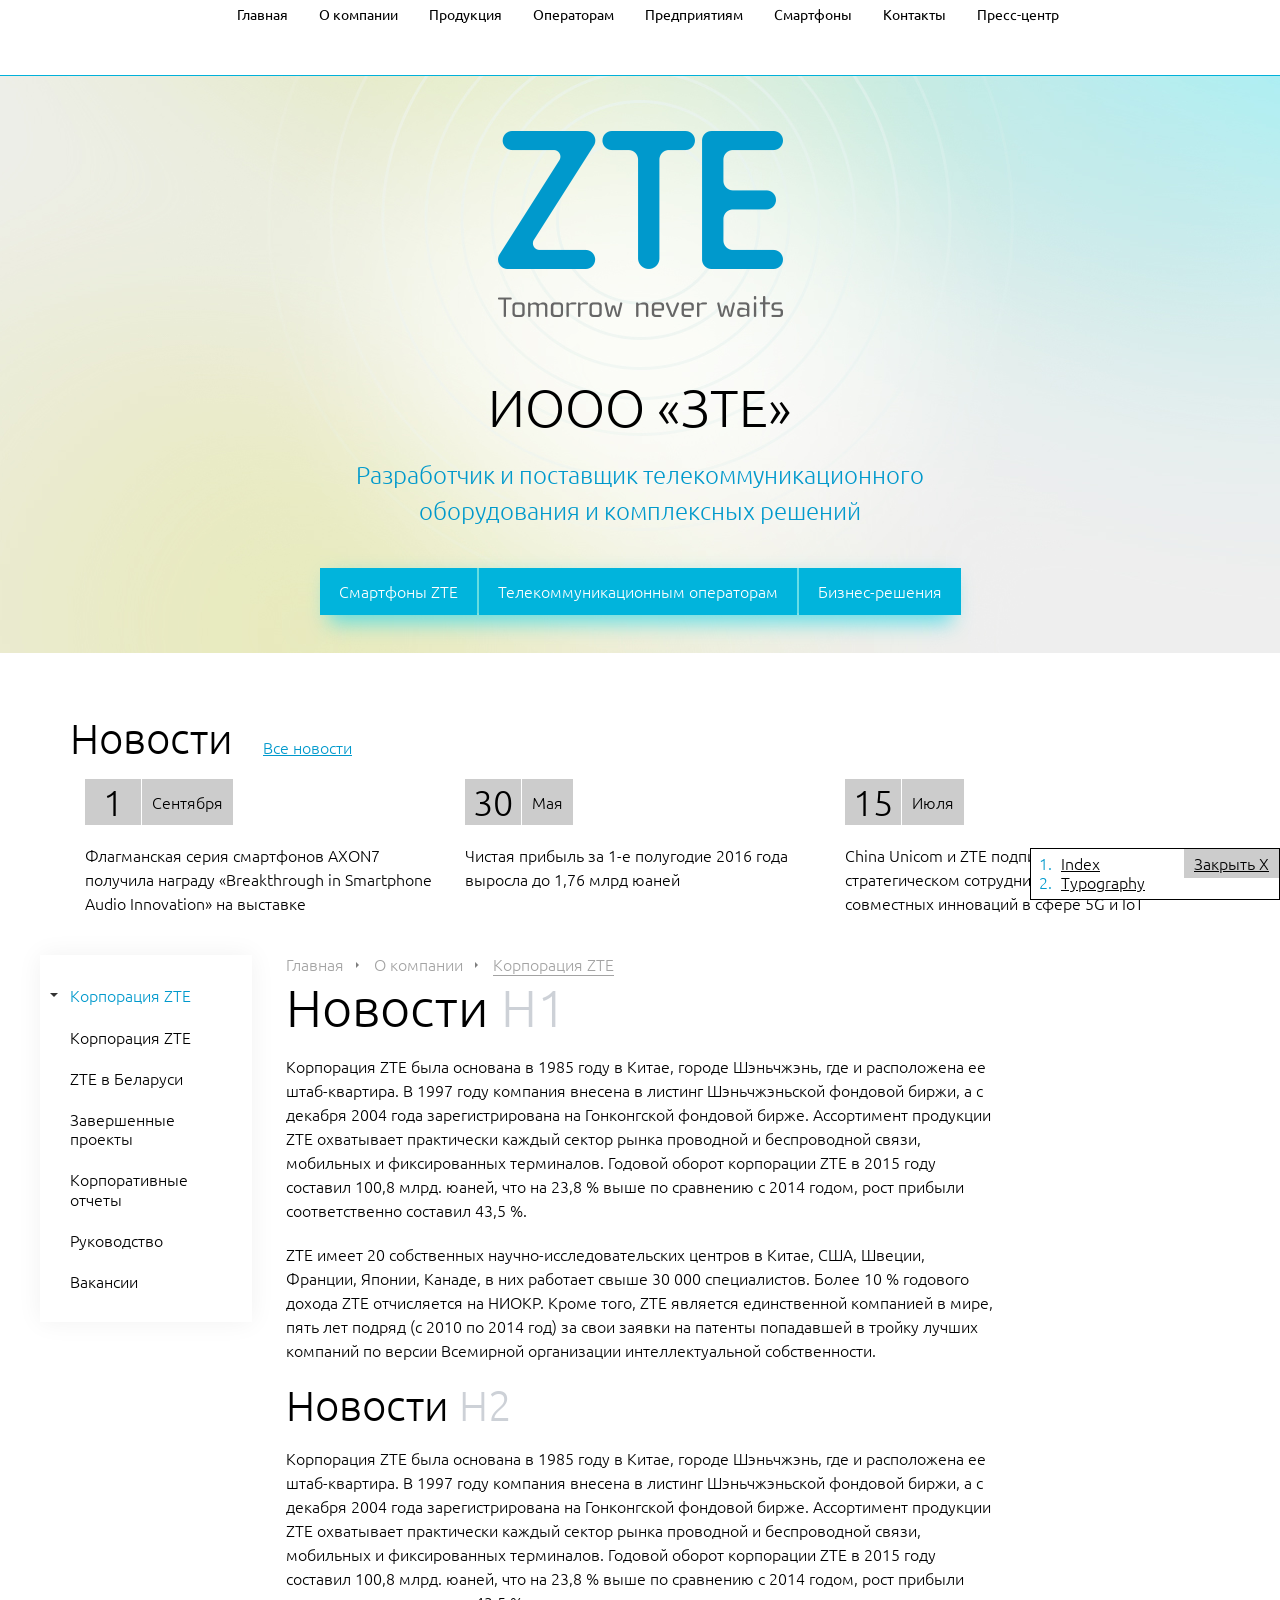
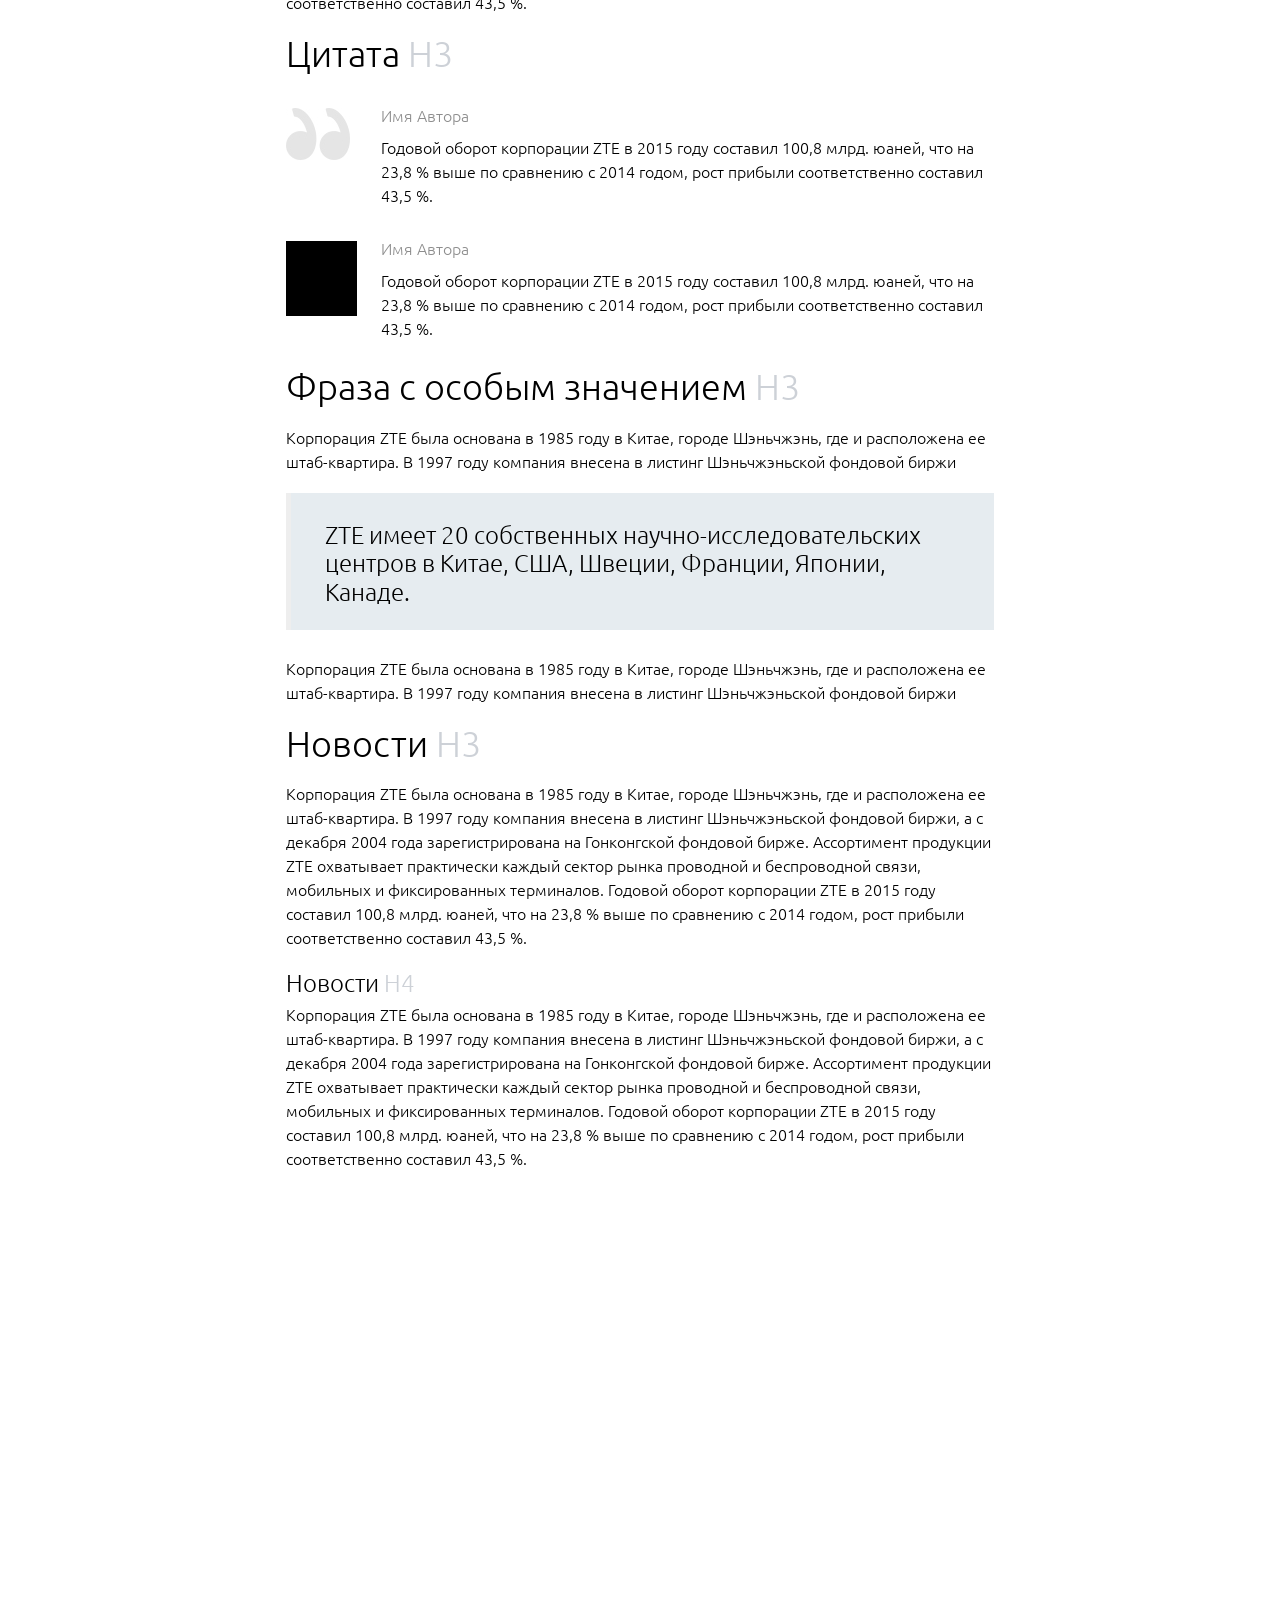
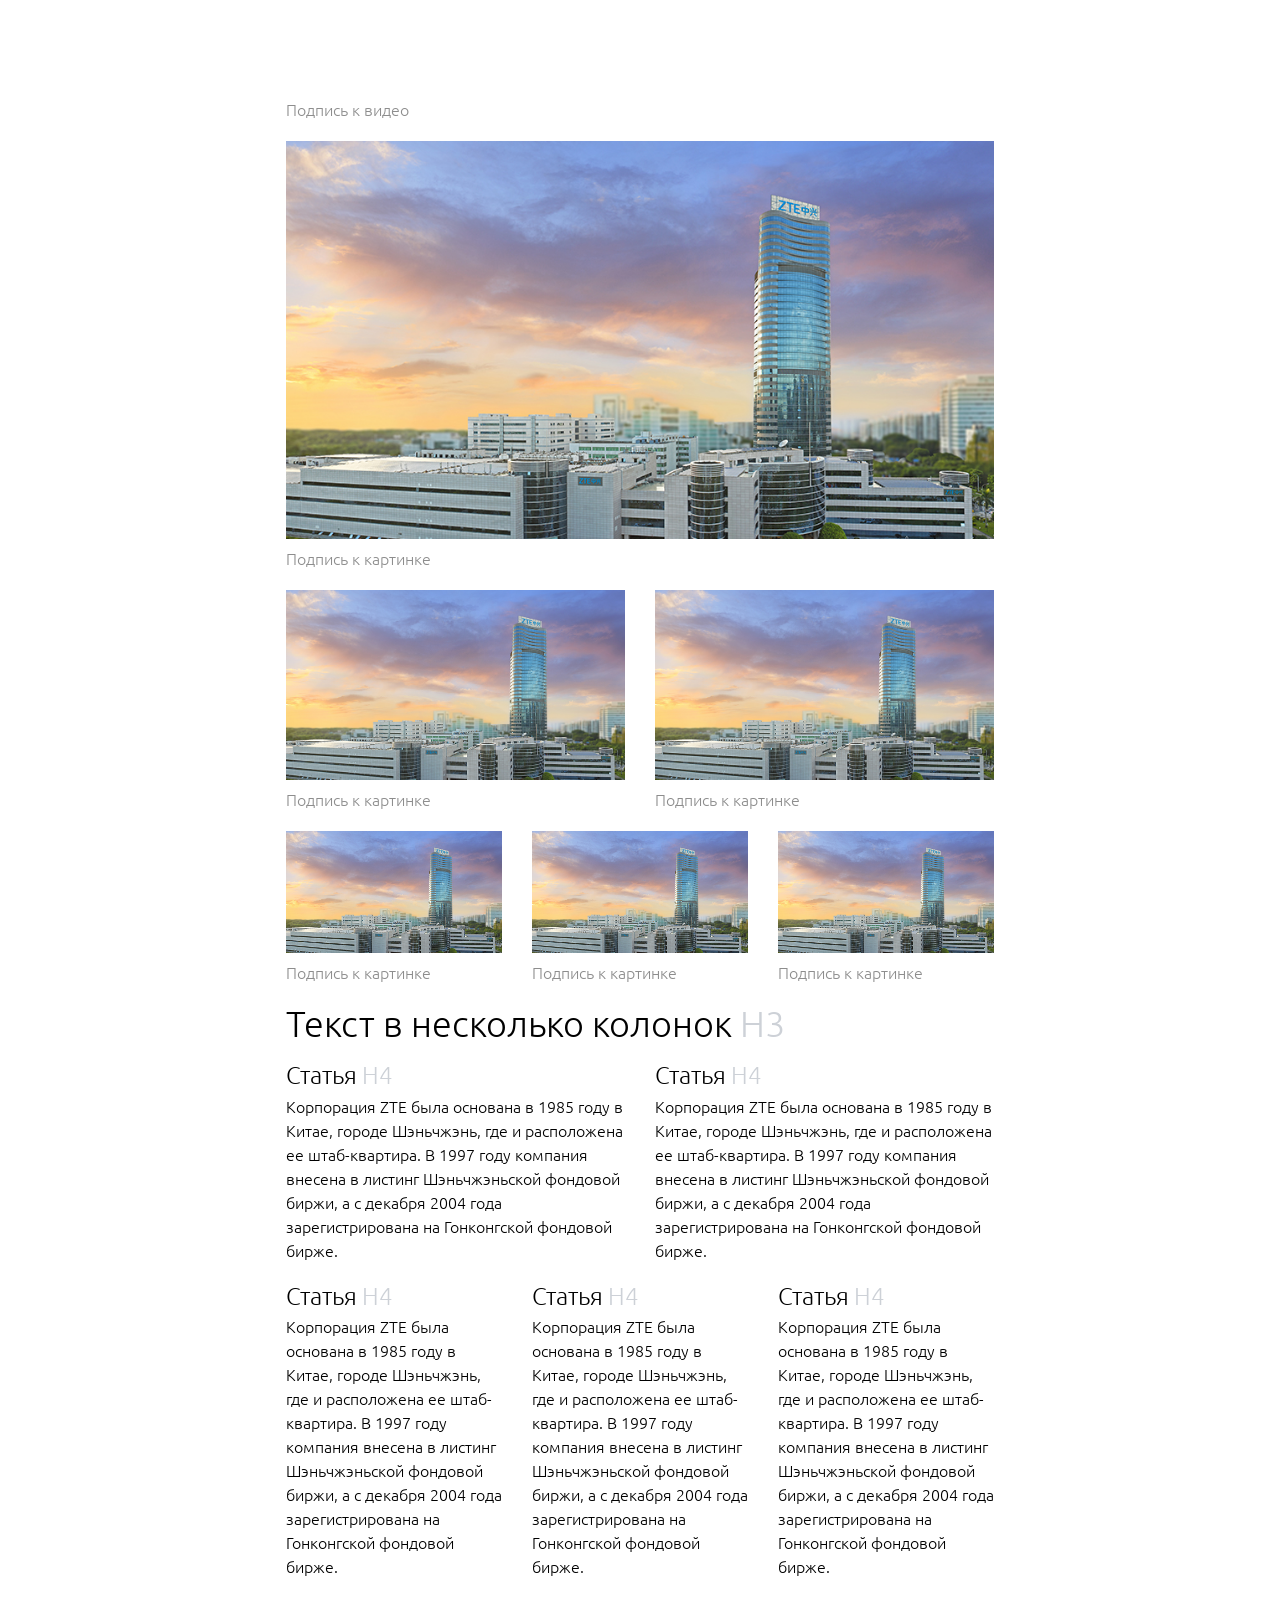
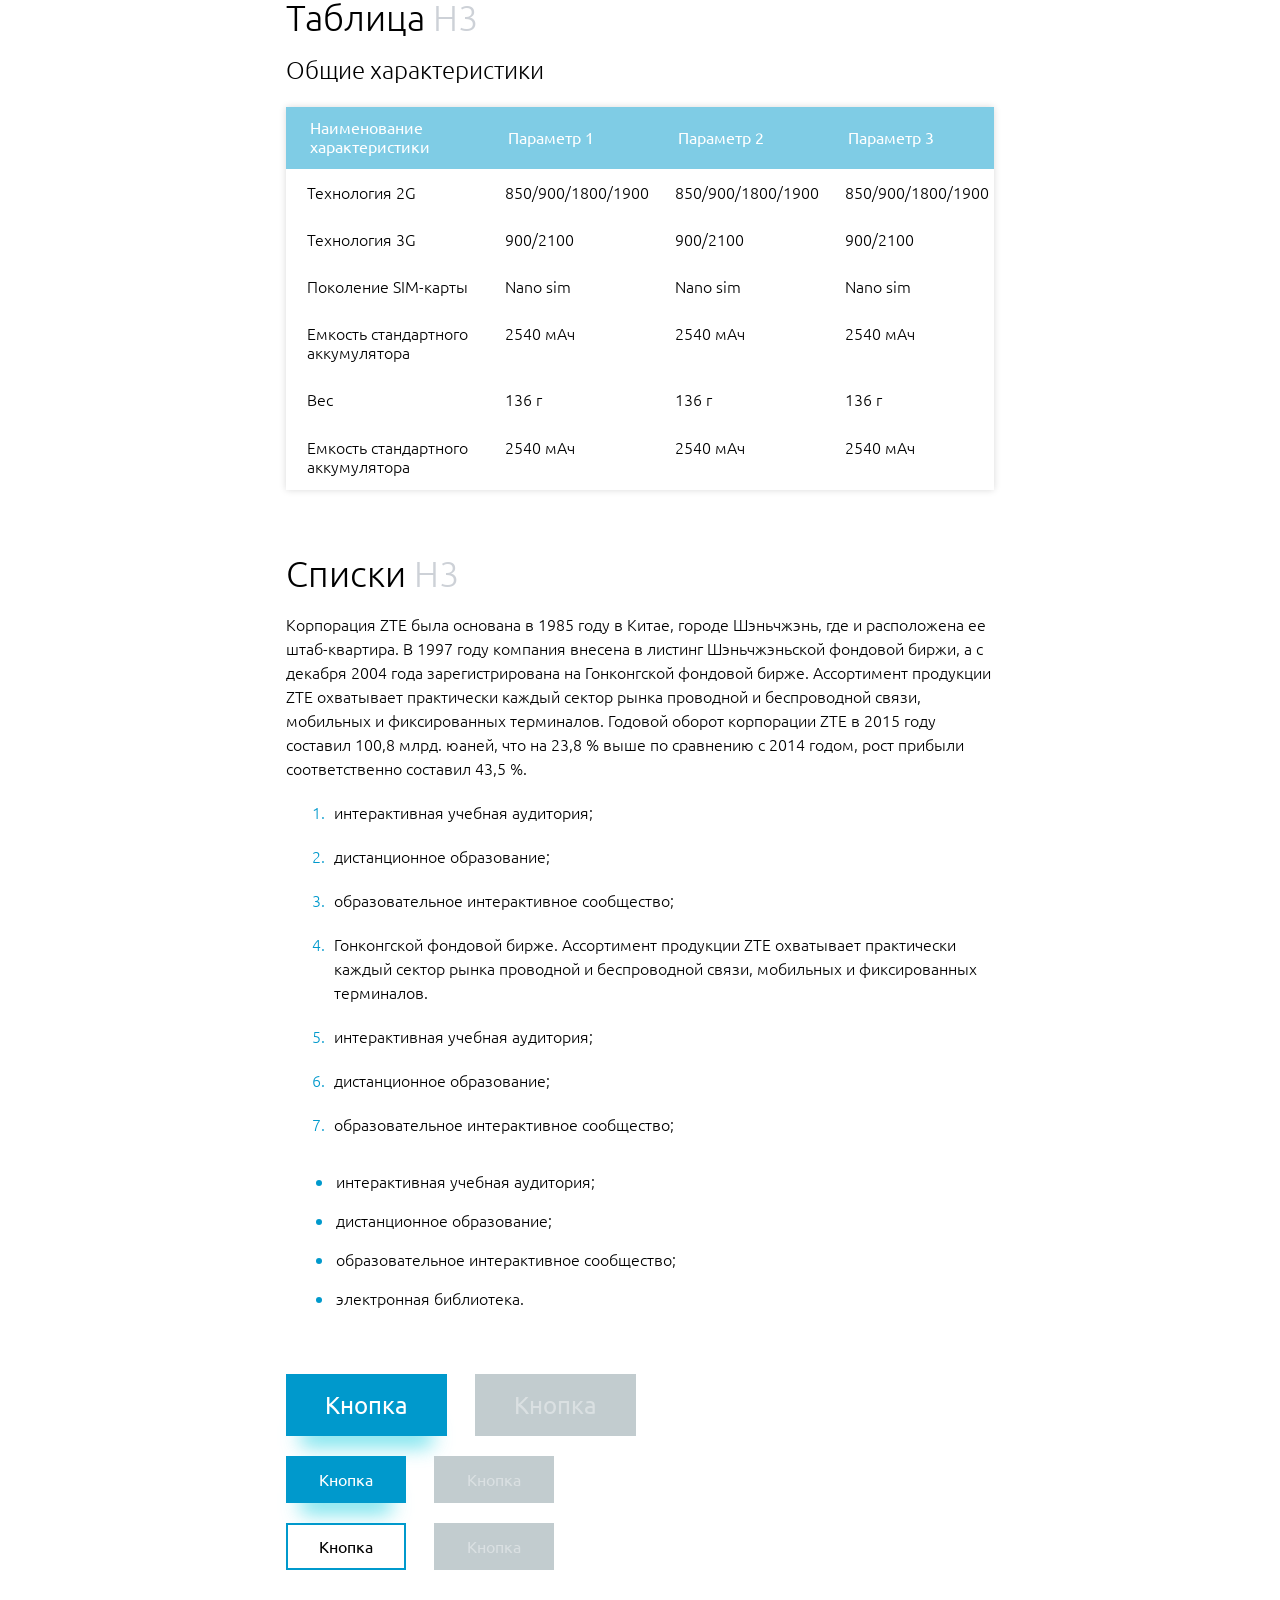
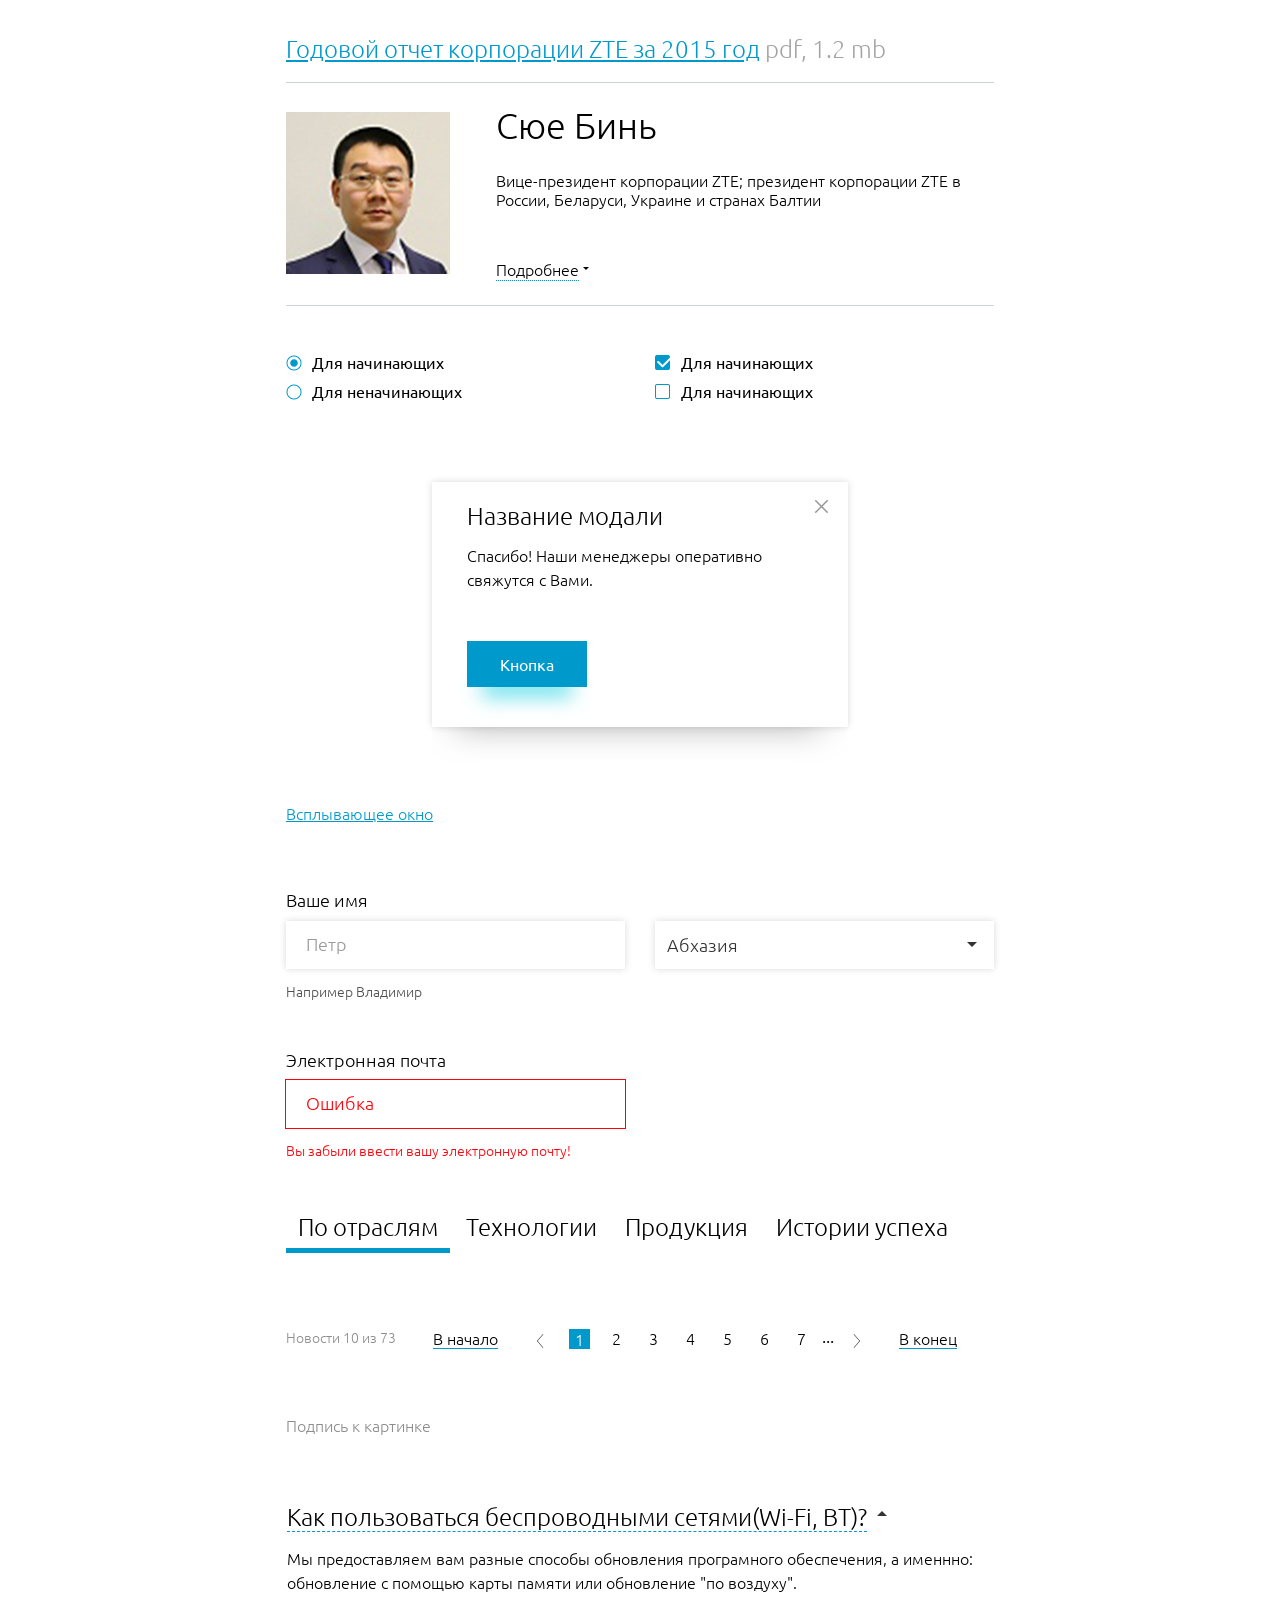
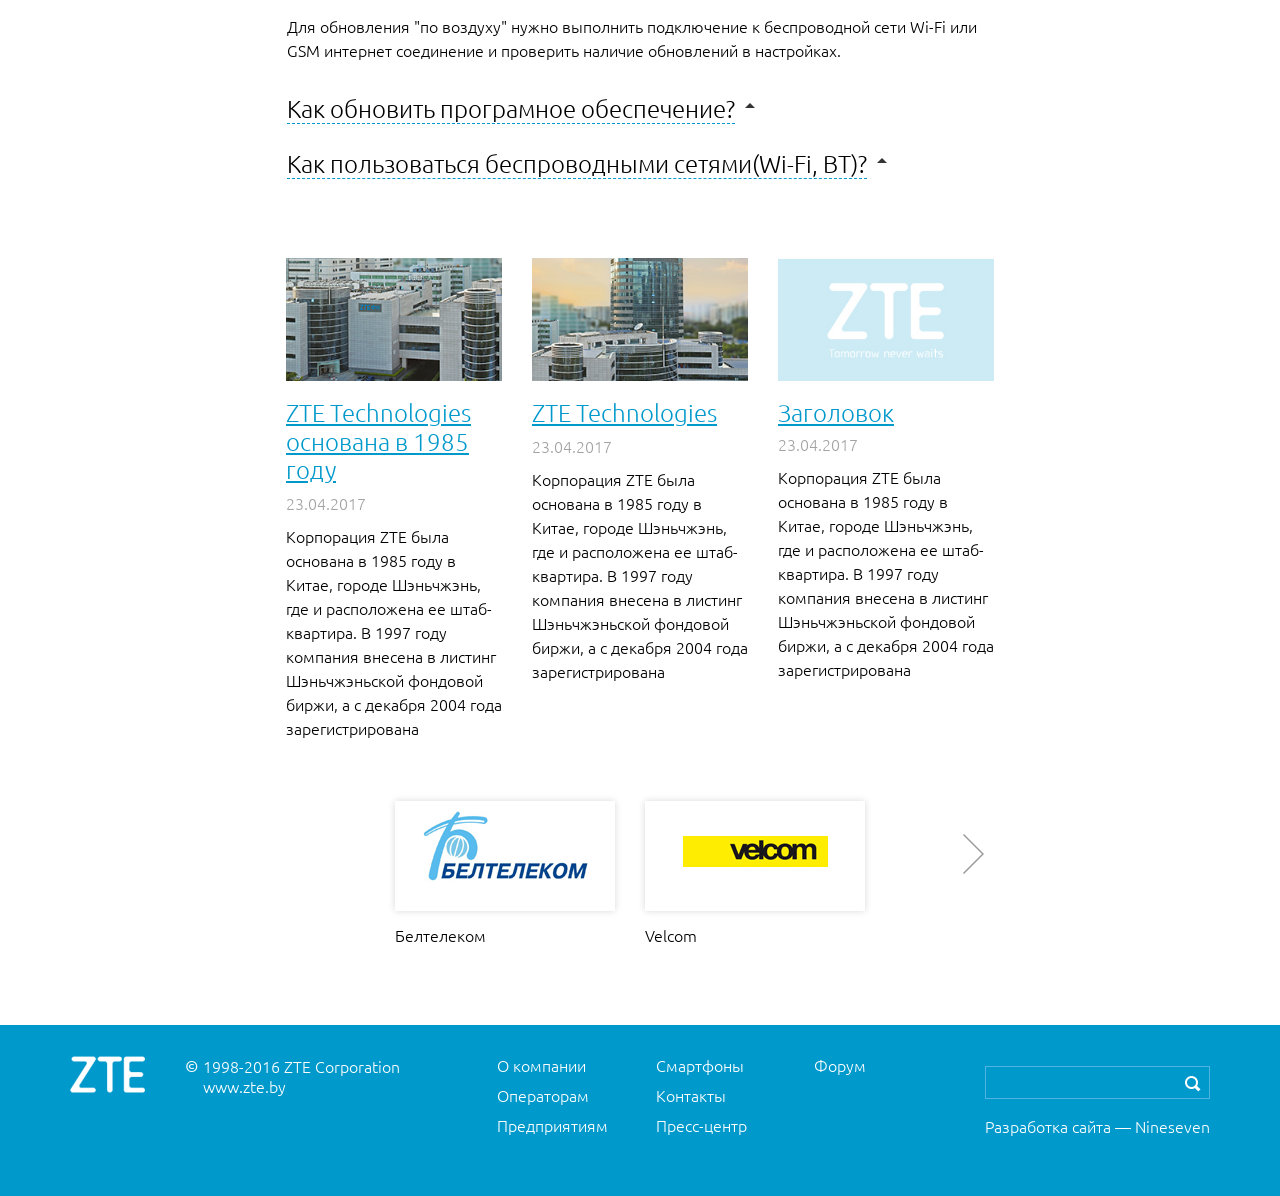
==== index.html @ fbe1cfae "Start" ====
<!doctype html>
<html class="no-js" lang="ru">
    <head>
        <meta charset="utf-8">
        <meta http-equiv="x-ua-compatible" content="ie=edge">
        <title>ZTE</title>
        <meta name="description" content="">
        <meta name="viewport" content="width=device-width, initial-scale=1">

        <link rel="icon" type="image/ico" href="favicon.ico" />
        <link rel="apple-touch-icon" href="apple-touch-icon.png">

        <link href="https://fonts.googleapis.com/css?family=Ubuntu:300,300i,400,700,700i&subset=cyrillic" rel="stylesheet">
        <link rel="stylesheet" href="css/normalize.css">
        <link rel="stylesheet" href="css/bootstrap.min.css">
        <link rel="stylesheet" href="css/bootstrap-theme.css">
        <link rel="stylesheet" href="css/selectize.bootstrap3.css"> 
        <link rel="stylesheet" href="css/owl.carousel.css">
        
        <link rel="stylesheet" href="css/main.css">

        <script src="js/vendor/modernizr-2.8.3.min.js"></script>
    </head>
    <body>
        <!-- HEAD -->
        <div class="head head-main clearfix">
            <div class="container">
                <div class="head__logo">
                    <span class="head__logo-img"></span>
                    <a href="" class="menu-btn"></a>
                    <a href="" class="menu-btn-close"></a>
                </div>
                <div class="head__menu">
                    <div class="head__menu-wrap">
                        <ul>
                            <li><a href="">Главная</a></li>
                            <li class="li-sub"><a href="" class="lnk-sub">О компании</a>
                                <ul>
                                    <li><a href="">Корпорация ZTE </a></li>
                                    <li><a href="">ZTE в Беларуси</a></li>
                                    <li><a href="">Завершенные проекты</a></li>
                                    <li><a href="">Корпоративные отчеты</a></li>
                                    <li><a href="">Руководство</a></li>
                                    <li><a href="">Вакансии</a></li>
                                </ul>
                            </li>
                            <li class="li-sub"><a href="" class="lnk-sub">Продукция</a>
                                <ul>
                                    <li><a href="">Корпорация ZTE </a></li>
                                    <li><a href="">ZTE в Беларуси</a></li>
                                    <li><a href="">Завершенные проекты</a></li>
                                    <li><a href="">Корпоративные отчеты</a></li>
                                    <li><a href="">Руководство</a></li>
                                    <li><a href="">Вакансии</a></li>
                                </ul>
                            </li>
                            <li><a href="">Операторам</a></li>
                            <li class="li-sub"><a href="" class="lnk-sub">Предприятиям</a>
                                <ul>
                                    <li><a href="">Корпорация ZTE </a></li>
                                    <li><a href="">ZTE в Беларуси</a></li>
                                    <li><a href="">Завершенные проекты</a></li>
                                    <li><a href="">Корпоративные отчеты</a></li>
                                    <li><a href="">Руководство</a></li>
                                    <li><a href="">Вакансии</a></li>
                                </ul>
                            </li>
                            <li><a href="">Смартфоны</a></li>
                            <li><a href="">Контакты</a></li>
                            <li><a href="">Пресс-центр</a></li>
                        </ul>
                    </div>
                </div>
            </div>
        </div>
        <div class="mob-menu-bg"></div><!-- END HEAD -->

        <!-- WRAP -->
        <div class="wrap">
            <div class="main-baner clearfix">    
                <div class="main-baner__bg"><img src="img/them/main-baner-bg.jpg" alt=""></div>
                <div class="main-baner__img"><img src="img/them/main-logo.png" alt=""></div>
                <h1>ИООО «ЗТЕ»</h1>
                <p>Разработчик и поставщик телекоммуникационного оборудования и комплексных решений</p>
                <ul class="main-baner__menu">
                    <li><a href="">Смартфоны ZTE</a></li>
                    <li><a href="">Телекоммуникационным операторам</a></li>
                    <li><a href="">Бизнес-решения</a></li>
                </ul>
            </div>
            <div class="container">
                <h2>Новости <a href="" class="lnk-all">Все новости</a></h2>
                <div class="row news">
                    <div class="col-md-4 col-sm-6">
                        <div class="news__date">
                            <span class="news__date-namber">1</span><span>Сентября</span>
                        </div>
                        <p><a href="">Флагманская серия смартфонов AXON7 получила награду «Breakthrough in Smartphone Audio Innovation» на выставке</a></p>
                    </div>
                    <div class="col-md-4 col-sm-6">
                        <div class="news__date">
                            <span class="news__date-namber">30</span><span>Мая</span>
                        </div>
                        <p><a href="">Чистая прибыль за 1-е полугодие 2016 года выросла до 1,76 млрд юаней</a></p>
                    </div>
                    <div class="col-md-4 hidden-sm">
                        <div class="news__date">
                            <span class="news__date-namber">15</span><span>Июля</span>
                        </div>
                        <p><a href="">China Unicom и ZTE подписали соглашение о стратегическом сотрудничестве для совместных инноваций в сфере 5G и IoT</a></p>
                    </div>
                </div>
            </div>
            <div class="container clearfix">
                <ul class="wrap__submenu">
                    <li class="active"><a href="" class="lnk-open">Корпорация ZTE</a>
                        <ul>
                            <li><a href="#">ZTE в Беларуси</a></li>
                            <li><a href="#">ZTE в Беларуси</a></li>
                        </ul>
                    </li>
                    <li><a href="">Корпорация ZTE</a></li>
                    <li><a href="">ZTE в Беларуси</a></li>
                    <li><a href="">Завершенные проекты</a></li>
                    <li><a href="">Корпоративные отчеты</a></li>
                    <li><a href="">Руководство</a></li>
                    <li><a href="">Вакансии</a></li>
                </ul>
                <div class="wrap__body">
                    <ul class="crubs">
                        <li><a href="">Главная</a></li>
                        <li><a href="">О компании</a></li>
                        <li><span>Корпорация ZTE</span></li>
                    </ul>
                    <div class="page-txt">
                        <h1>Новости <span>H1</span></h1>
                        <p>Корпорация ZTE была основана в 1985 году в Китае, городе Шэньчжэнь, где и расположена ее штаб-квартира. В 1997 году компания внесена в листинг Шэньчжэньской фондовой биржи, а с декабря 2004 года зарегистрирована на Гонконгской фондовой бирже. Ассортимент продукции ZTE охватывает практически каждый сектор рынка проводной и беспроводной связи, мобильных и фиксированных терминалов. Годовой оборот корпорации ZTE в 2015 году составил 100,8 млрд. юаней, что на 23,8 % выше по сравнению с 2014 годом, рост прибыли соответственно составил 43,5 %.</p>
                        <p>ZTE имеет 20 собственных научно-исследовательских центров в Китае, США, Швеции, Франции, Японии, Канаде, в них работает свыше 30 000 специалистов. Более 10 % годового дохода ZTE отчисляется на НИОКР. Кроме того, ZTE является единственной компанией в мире, пять лет подряд (с 2010 по 2014 год) за свои заявки на патенты попадавшей в тройку лучших компаний по версии Всемирной организации интеллектуальной собственности.</p>
                        <h2>Новости <span>H2</span></h2>
                        <p>Корпорация ZTE была основана в 1985 году в Китае, городе Шэньчжэнь, где и расположена ее штаб-квартира. В 1997 году компания внесена в листинг Шэньчжэньской фондовой биржи, а с декабря 2004 года зарегистрирована на Гонконгской фондовой бирже. Ассортимент продукции ZTE охватывает практически каждый сектор рынка проводной и беспроводной связи, мобильных и фиксированных терминалов. Годовой оборот корпорации ZTE в 2015 году составил 100,8 млрд. юаней, что на 23,8 % выше по сравнению с 2014 годом, рост прибыли соответственно составил 43,5 %.</p>
                        <h3>Цитата <span>H3</span></h3>
                        <div class="article">
                            <div class="article__img"><img src="img/page/article.jpg" alt=""></div>
                            <div class="article__wrap">
                                <div class="article__name">Имя Автора</div>
                                <p>Годовой оборот корпорации ZTE в 2015 году составил 100,8 млрд. юаней, что на 23,8 % выше по сравнению с 2014 годом, рост прибыли соответственно составил 43,5 %.</p>
                            </div>
                        </div>
                        <div class="article">
                            <div class="article__img"><img src="img/page/img-1.jpg" alt=""></div>
                            <div class="article__wrap">
                                <div class="article__name">Имя Автора</div>
                                <p>Годовой оборот корпорации ZTE в 2015 году составил 100,8 млрд. юаней, что на 23,8 % выше по сравнению с 2014 годом, рост прибыли соответственно составил 43,5 %.</p>
                            </div>
                        </div>
                        <h3>Фраза с особым значением <span>H3</span></h3>
                        <p>Корпорация ZTE была основана в 1985 году в Китае, городе Шэньчжэнь, где и расположена ее штаб-квартира. В 1997 году компания внесена в листинг Шэньчжэньской фондовой биржи</p>
                        <blockquote>ZTE имеет 20 собственных научно-исследовательских центров в Китае, США, Швеции, Франции, Японии, Канаде.</blockquote>
                        <p>Корпорация ZTE была основана в 1985 году в Китае, городе Шэньчжэнь, где и расположена ее штаб-квартира. В 1997 году компания внесена в листинг Шэньчжэньской фондовой биржи</p>
                        <h3>Новости <span>H3</span></h3>
                        <p>Корпорация ZTE была основана в 1985 году в Китае, городе Шэньчжэнь, где и расположена ее штаб-квартира. В 1997 году компания внесена в листинг Шэньчжэньской фондовой биржи, а с декабря 2004 года зарегистрирована на Гонконгской фондовой бирже. Ассортимент продукции ZTE охватывает практически каждый сектор рынка проводной и беспроводной связи, мобильных и фиксированных терминалов. Годовой оборот корпорации ZTE в 2015 году составил 100,8 млрд. юаней, что на 23,8 % выше по сравнению с 2014 годом, рост прибыли соответственно составил 43,5 %.</p>
                        <h4>Новости <span>H4</span></h4>
                        <p>Корпорация ZTE была основана в 1985 году в Китае, городе Шэньчжэнь, где и расположена ее штаб-квартира. В 1997 году компания внесена в листинг Шэньчжэньской фондовой биржи, а с декабря 2004 года зарегистрирована на Гонконгской фондовой бирже. Ассортимент продукции ZTE охватывает практически каждый сектор рынка проводной и беспроводной связи, мобильных и фиксированных терминалов. Годовой оборот корпорации ZTE в 2015 году составил 100,8 млрд. юаней, что на 23,8 % выше по сравнению с 2014 годом, рост прибыли соответственно составил 43,5 %.</p>
                        <div class="video">
                            <iframe width="600" height="500" style="width: 100%;" src="https://www.youtube.com/embed/f33_T4R5ea4" allowfullscreen></iframe>
                            <p class="signature">Подпись к видео</p>
                        </div>
                        <div class="row">
                            <div class="col-md-12">
                                <img src="img/page/img-2.jpg" alt="">
                                <p class="signature">Подпись к картинке</p>
                            </div>
                        </div>
                        <div class="row">
                            <div class="col-md-6">
                                <img src="img/page/img-2.jpg" alt="">
                                <p class="signature">Подпись к картинке</p>
                            </div>
                            <div class="col-md-6">
                                <img src="img/page/img-2.jpg" alt="">
                                <p class="signature">Подпись к картинке</p>
                            </div>
                        </div>
                        <div class="row">
                            <div class="col-md-4">
                                <img src="img/page/img-2.jpg" alt="">
                                <p class="signature">Подпись к картинке</p>
                            </div>
                            <div class="col-md-4">
                                <img src="img/page/img-2.jpg" alt="">
                                <p class="signature">Подпись к картинке</p>
                            </div>
                            <div class="col-md-4">
                                <img src="img/page/img-2.jpg" alt="">
                                <p class="signature">Подпись к картинке</p>
                            </div>
                        </div>
                        <h3>Текст в несколько колонок <span>H3</span></h3>
                        <div class="row">
                            <div class="col-md-6">
                                <h4>Статья <span>H4</span></h4>
                                <p>Корпорация ZTE была основана в 1985 году в Китае, городе Шэньчжэнь, где и расположена ее штаб-квартира. В 1997 году компания внесена в листинг Шэньчжэньской фондовой биржи, а с декабря 2004 года зарегистрирована на Гонконгской фондовой бирже.</p>
                            </div>
                            <div class="col-md-6">
                                <h4>Статья <span>H4</span></h4>
                                <p>Корпорация ZTE была основана в 1985 году в Китае, городе Шэньчжэнь, где и расположена ее штаб-квартира. В 1997 году компания внесена в листинг Шэньчжэньской фондовой биржи, а с декабря 2004 года зарегистрирована на Гонконгской фондовой бирже.</p>
                            </div>
                        </div>
                        <div class="row">
                            <div class="col-md-4 col-sm-6">
                                <h4>Статья <span>H4</span></h4>
                                <p>Корпорация ZTE была основана в 1985 году в Китае, городе Шэньчжэнь, где и расположена ее штаб-квартира. В 1997 году компания внесена в листинг Шэньчжэньской фондовой биржи, а с декабря 2004 года зарегистрирована на Гонконгской фондовой бирже.</p>
                            </div>
                            <div class="col-md-4 col-sm-6">
                                <h4>Статья <span>H4</span></h4>
                                <p>Корпорация ZTE была основана в 1985 году в Китае, городе Шэньчжэнь, где и расположена ее штаб-квартира. В 1997 году компания внесена в листинг Шэньчжэньской фондовой биржи, а с декабря 2004 года зарегистрирована на Гонконгской фондовой бирже.</p>
                            </div>
                            <div class="col-md-4 hidden-sm">
                                <h4>Статья <span>H4</span></h4>
                                <p>Корпорация ZTE была основана в 1985 году в Китае, городе Шэньчжэнь, где и расположена ее штаб-квартира. В 1997 году компания внесена в листинг Шэньчжэньской фондовой биржи, а с декабря 2004 года зарегистрирована на Гонконгской фондовой бирже.</p>
                            </div>
                        </div>
                        <h3>Таблица <span>H3</span></h3>
                        <h4>Общие характеристики</h4>
                        <table>
                            <thead>
                                <tr>
                                    <th style="width: 240px">Наименование характеристики</th>
                                    <th>Параметр 1</th>
                                    <th>Параметр 2</th>
                                    <th>Параметр 3</th>
                                </tr>
                            </thead>
                            <tbody>
                                <tr>
                                    <td data-label="Наименование характеристики">Технология 2G</td>
                                    <td data-label="Параметр 1">850/900/1800/1900</td>
                                    <td data-label="Параметр 2">850/900/1800/1900</td>
                                    <td data-label="Параметр 3">850/900/1800/1900</td>
                                </tr>
                                <tr>
                                    <td data-label="Наименование характеристики">Технология 3G</td>
                                    <td data-label="Параметр 1">900/2100</td>
                                    <td data-label="Параметр 2">900/2100</td>
                                    <td data-label="Параметр 3">900/2100</td>
                                </tr>
                                <tr>
                                    <td data-label="Наименование характеристики">Поколение SIM-карты</td>
                                    <td data-label="Параметр 1">Nano sim</td>
                                    <td data-label="Параметр 2">Nano sim</td>
                                    <td data-label="Параметр 3">Nano sim</td>
                                </tr>
                                <tr>
                                    <td data-label="Наименование характеристики">Емкость стандартного аккумулятора</td>
                                    <td data-label="Параметр 1">2540 мАч</td>
                                    <td data-label="Параметр 2">2540 мАч</td>
                                    <td data-label="Параметр 3">2540 мАч</td>
                                </tr>
                                <tr>
                                    <td data-label="Наименование характеристики">Вес</td>
                                    <td data-label="Параметр 1">136 г</td>
                                    <td data-label="Параметр 2">136 г</td>
                                    <td data-label="Параметр 3">136 г</td>
                                </tr>
                                <tr>
                                    <td data-label="Наименование характеристики">Емкость стандартного аккумулятора</td>
                                    <td data-label="Параметр 1">2540 мАч</td>
                                    <td data-label="Параметр 2">2540 мАч</td>
                                    <td data-label="Параметр 3">2540 мАч</td>
                                </tr>
                            </tbody>
                        </table>
                        <p> &#160;</p>
                        <h3>Списки <span>H3</span></h3>
                        <p>Корпорация ZTE была основана в 1985 году в Китае, городе Шэньчжэнь, где и расположена ее штаб-квартира. В 1997 году компания внесена в листинг Шэньчжэньской фондовой биржи, а с декабря 2004 года зарегистрирована на Гонконгской фондовой бирже. Ассортимент продукции ZTE охватывает практически каждый сектор рынка проводной и беспроводной связи, мобильных и фиксированных терминалов. Годовой оборот корпорации ZTE в 2015 году составил 100,8 млрд. юаней, что на 23,8 % выше по сравнению с 2014 годом, рост прибыли соответственно составил 43,5 %.</p>
                        <ol>
                            <li>интерактивная учебная аудитория;</li>
                            <li>дистанционное образование;</li>
                            <li>образовательное интерактивное сообщество;</li>
                            <li>Гонконгской фондовой бирже. Ассортимент продукции ZTE охватывает практически каждый сектор рынка проводной и беспроводной связи, мобильных и фиксированных терминалов. </li>
                            <li>интерактивная учебная аудитория;</li>
                            <li>дистанционное образование;</li>
                            <li>образовательное интерактивное сообщество;</li>
                        </ol>
                        <ul>
                            <li>интерактивная учебная аудитория;</li>
                            <li>дистанционное образование;</li>
                            <li>образовательное интерактивное сообщество;</li>
                            <li>электронная библиотека.</li>
                        </ul>
                        <p> &#160;</p>
                        <p>
                            <span class="btn-wrap"><a href="" class="btn">Кнопка</a><span class="btn-shadow"></span></span>
                            &#160;&#160;&#160;&#160;&#160;
                            <span class="btn-wrap"><span class="btn btn-inactive">Кнопка</span></span>
                        </p>
                        <p>
                            <span class="btn-wrap"><a href="" class="btn btn-min">Кнопка</a><span class="btn-shadow"></span></span>
                            &#160;&#160;&#160;&#160;&#160;
                            <span class="btn-wrap"><span class="btn btn-min btn-inactive">Кнопка</span></span>
                        </p>
                        <p>
                            <span class="btn-wrap"><a href="" class="btn btn-white">Кнопка</a></span>
                            &#160;&#160;&#160;&#160;&#160;
                            <span class="btn-wrap"><span class="btn btn-white btn-inactive">Кнопка</span></span>
                        </p>
                        <p> &#160;</p>
                        <div class="file"><a href="">Годовой отчет корпорации ZTE за 2015 год</a> <span>pdf, 1.2 mb</span></div>
                        <div class="persona">   
                            <div class="persona__img"><img src="img/page/persona.jpg" alt=""></div>
                            <div class="persona__wrap">
                                <div class="persona__header">Сюе Бинь</div>
                                <div class="persona__wrap-txt">
                                    <p>Вице-президент корпорации ZTE; президент корпорации ZTE в России, Беларуси, Украине и странах Балтии</p>
                                </div>
                                <div class="persona__detals-lnk"><a href="">Подробнее</a></div>
                                <div class="persona__detals"><p>Вице-президент корпорации ZTE; президент корпорации ZTE в России, Беларуси, Украине и странах Балтии</p></div>
                            </div>
                        </div>
                        <p> &#160;</p>
                        <form action="#" method="post">
                            <div class="row">
                                <div class="col-md-6">
                                    <p><input type="radio" name="radio" id="radio-1" checked="checked"><label for="radio-1">Для начинающих</label> 
                                    <input type="radio" name="radio" id="radio-2"><label for="radio-2">Для неначинающих</label></p>
                                </div>
                                <div class="col-md-6">
                                    <p><input type="checkbox" name="checkbox" id="checkbox-1" checked="checked"><label for="checkbox-1">Для начинающих</label>
                                    <input type="checkbox" name="checkbox" id="checkbox-2"><label for="checkbox-2">Для начинающих</label></p>
                                </div>
                            </div>
                        </form>
                        <p> &#160;</p>
                        <div class="modal-dialog modal-dialog-cont">
                            <div class="modal-content">
                                <div class="modal-header">
                                    <button type="button" class="close">&times;</button>
                                    Название модали
                                </div>
                                <div class="modal-body">
                                    <p>Спасибо! Наши менеджеры оперативно свяжутся с Вами. </p>
                                </div>
                                <div class="modal-footer">
                                    <span class="btn-wrap"><a href="" class="btn btn-min">Кнопка</a><span class="btn-shadow"></span></span>
                                </div>
                            </div>
                        </div>
                        <p> &#160;</p>
                        <p><a href="" data-toggle="modal" data-target="#myModal">Всплывающее окно</a></p>
                        <p> &#160;</p>
                        <form action="#" method="post">
                            <div class="row">
                                <div class="col-md-6"> 
                                    <div class="form-group">
                                        <label for="exampleInput1">Ваше имя</label>
                                        <input type="email" class="form-control" id="exampleInput1" placeholder="Петр">
                                        <p class="help-block">Например Владимир</p>
                                    </div>
                                </div>
                                <div class="col-md-6"> 
                                    <div class="form-group">
                                        <label class="hidden-xs">&#160;</label>
                                        <select name="exampleSelect" class="select-st">
                                            <option value="0">Абхазия</option>
                                            <option value="1">Белорусm</option>
                                            <option value="2">Великобритания</option>
                                            <option value="3">Гвинея-Бисау</option>
                                            <option value="4">Израиль</option>
                                            <option value="5">Россия</option>
                                        </select>
                                    </div>
                                </div>
                            </div>

                            <div class="row">
                                <div class="col-md-6"> 
                                    <div class="form-group has-error">
                                        <label for="exampleInput2">Электронная почта</label>
                                        <input type="email" class="form-control" id="exampleInput2" value="Ошибка">
                                        <p class="help-block">Вы забыли ввести вашу электронную почту!</p>
                                    </div>
                                </div>
                            </div>
                        </form>
                        <ul class="tab">
                            <li class="active"><a href="">По отраслям</a></li>
                            <li><a href="">Технологии</a></li>
                            <li><a href="">Продукция</a></li>
                            <li><a href="">Истории успеха</a></li>
                        </ul>
                        <p>&#160;</p>
                        <div class="pager">
                            <div class="pager__length">Новости 10 из 73</div>
                            <div class="pager__wrap">
                                <a href="" class="pager__lnk-start">В начало</a>
                                <a href=""><img src="img/them/pager_left.png" alt=""></a>
                                <span>1</span>
                                <a href="">2</a>
                                <a href="">3</a>
                                <a href="">4</a>
                                <a href="">5</a>
                                <a href="">6</a>
                                <a href="">7</a>
                                <em>...</em>
                                <a href=""><img src="img/them/pager_right.png" alt=""></a>
                                <a href="" class="pager__lnk-final">В конец</a>
                            </div>
                        </div>
                        <p>&#160;</p>
                        <div class="carousel">
                            <div class="owl-carousel owl-carousel-span">
                                <div class="owl-carousel__item"><img src="img/page/img-3.jpg" alt=""></div>
                                <div class="owl-carousel__item"><img src="img/page/img-3.jpg" alt=""></div>
                                <div class="owl-carousel__item"><img src="img/page/img-3.jpg" alt=""></div>
                                <div class="owl-carousel__item"><img src="img/page/img-3.jpg" alt=""></div>
                                <div class="owl-carousel__item"><img src="img/page/img-3.jpg" alt=""></div>
                            </div>
                            <p class="signature">Подпись к картинке</p>
                        </div>
                        <p>&#160;</p>
                        <div class="panel-group" id="accordion">
                            <div class="panel panel-lite">
                                <div class="panel-heading">
                                    <h4>
                                      <a data-toggle="collapse" data-parent="#accordion" href="#collapse_1">
                                        Как пользоваться беспроводными сетями(Wi-Fi, BT)?
                                      </a>
                                    </h4>
                                </div>
                                <div id="collapse_1" class="panel-collapse collapse in">
                                    <div class="panel-body">
                                        <p>Мы предоставляем вам разные способы обновления програмного обеспечения, а именнно:  обновление с помощью  карты памяти или обновление "по воздуху". </p>
                                        <p>Для обновления "по воздуху" нужно выполнить подключение к беспроводной сети Wi-Fi или GSM интернет соединение и проверить наличие обновлений в настройках.</p>
                                    </div>
                                </div>
                            </div>
                            <div class="panel panel-lite">
                                <div class="panel-heading">
                                    <h4>
                                        <a data-toggle="collapse" data-parent="#accordion" href="#collapse_2">
                                            Как обновить програмное обеспечение?
                                        </a>
                                    </h4>
                                </div>
                                <div id="collapse_2" class="panel-collapse collapse">
                                    <div class="panel-body">
                                        <p>Мы предоставляем вам разные способы обновления програмного обеспечения, а именнно:  обновление с помощью  карты памяти или обновление "по воздуху". </p>
                                        <p>Для обновления "по воздуху" нужно выполнить подключение к беспроводной сети Wi-Fi или GSM интернет соединение и проверить наличие обновлений в настройках.</p>
                                    </div>
                                </div>
                            </div>
                            <div class="panel panel-lite">
                                <div class="panel-heading">
                                    <h4>
                                        <a data-toggle="collapse" data-parent="#accordion" href="#collapse_3">
                                            Как пользоваться беспроводными сетями(Wi-Fi, BT)?
                                        </a>
                                    </h4>
                                </div>
                                <div id="collapse_3" class="panel-collapse collapse">
                                    <div class="panel-body">
                                        <p>Мы предоставляем вам разные способы обновления програмного обеспечения, а именнно:  обновление с помощью  карты памяти или обновление "по воздуху". </p>
                                        <p>Для обновления "по воздуху" нужно выполнить подключение к беспроводной сети Wi-Fi или GSM интернет соединение и проверить наличие обновлений в настройках.</p>
                                    </div>
                                </div>
                            </div>
                        </div>
                        <p>&#160;</p>
                        <div class="row">
                            <div class="col-md-4 col-sm-6 article-item">
                                <div class="article-item__img"><img src="img/page/news-1.jpg" alt=""></div>
                                <h4><a href="">ZTE Technologies основана в 1985 году </a></h4>
                                <div class="article-item__date">23.04.2017</div>
                                <p>Корпорация ZTE была основана в 1985 году в Китае, городе Шэньчжэнь, где и расположена ее штаб-квартира. В 1997 году компания внесена в листинг Шэньчжэньской фондовой биржи, а с декабря 2004 года зарегистрирована </p>
                            </div>
                            <div class="col-md-4 col-sm-6 article-item">
                                <div class="article-item__img"><img src="img/page/news-2.jpg" alt=""></div>
                                <h4><a href="">ZTE Technologies</a></h4>
                                <div class="article-item__date">23.04.2017</div>
                                <p>Корпорация ZTE была основана в 1985 году в Китае, городе Шэньчжэнь, где и расположена ее штаб-квартира. В 1997 году компания внесена в листинг Шэньчжэньской фондовой биржи, а с декабря 2004 года зарегистрирована </p>
                            </div>
                            <div class="col-md-4 hidden-sm news">
                                <div class="article-item__img"><img src="img/page/news-3.jpg" alt=""></div>
                                <h4><a href="">Заголовок</a></h4>
                                <div class="article-item__date">23.04.2017</div>
                                <p>Корпорация ZTE была основана в 1985 году в Китае, городе Шэньчжэнь, где и расположена ее штаб-квартира. В 1997 году компания внесена в листинг Шэньчжэньской фондовой биржи, а с декабря 2004 года зарегистрирована </p>
                            </div>
                        </div>
                        <p>&#160;</p>
                        <div class="carousel">
                            <div class="owl-carousel owl-carousel-min">
                                <div class="owl-carousel__item">
                                    <div class="owl-carousel__logo"><img src="img/page/beltelecom.jpg" alt=""></div>
                                    <p>Белтелеком</p>
                                </div>
                                <div class="owl-carousel__item">
                                    <div class="owl-carousel__logo"><img src="img/page/velcom.jpg" alt=""></div>
                                    <p>Velcom</p>
                                </div>
                                <div class="owl-carousel__item">
                                    <div class="owl-carousel__logo"><img src="img/page/life.jpg" alt=""></div>
                                    <p>Life</p>
                                </div>
                                <div class="owl-carousel__item">
                                    <div class="owl-carousel__logo"><img src="img/page/beltelecom.jpg" alt=""></div>
                                    <p>Белтелеком</p>
                                </div>
                                <div class="owl-carousel__item">
                                    <div class="owl-carousel__logo"><img src="img/page/velcom.jpg" alt=""></div>
                                    <p>Velcom</p>
                                </div>
                                <div class="owl-carousel__item">
                                    <div class="owl-carousel__logo"><img src="img/page/life.jpg" alt=""></div>
                                    <p>Life</p>
                                </div>
                            </div>
                        </div>
                        <p>&#160;</p>
                    </div>
                </div>
            </div>
        </div><!-- END WRAP -->

        <!-- FOOTER -->
        <div class="footer-padding"></div>
        <div class="footer">
            <div class="container">
                <div class="footer__logo"><img src="img/them/footer-logo.png" alt=""></div>
                <div class="footer__copyright">
                    <em>© </em>1998-2016 ZTE Corporation<br> 
                    www.zte.by
                </div>
                <div class="footer-right">
                    <div class="footer__search">
                        <form action="#" method="post">
                            <input type="text">
                            <input type="submit">
                        </form>
                    </div>
                    <div class="develop">Разработка сайта — <a href="http://nineseven.by/" target="_blank">Nineseven</a></div>
                </div>
                <div class="footer__menu">
                    <ul>
                        <li><a href="">О компании</a></li>
                        <li><a href="">Операторам</a></li>
                        <li><a href="">Предприятиям</a></li>
                    </ul>
                    <ul>
                        <li><a href="">Смартфоны</a></li>
                        <li><a href="">Контакты</a></li>
                        <li><a href="">Пресс-центр</a></li>
                    </ul>
                    <ul>
                        <li><a href="">Форум</a></li>
                    </ul>
                </div>
            </div>
        </div><!-- END FOOTER -->

        
        <!-- MODAL -->
        <div class="modal fade" id="myModal" tabindex="-1" role="dialog" aria-hidden="true">
            <div class="modal-dialog">
                <div class="modal-content">
                    <div class="modal-header">
                        <button type="button" class="close" data-dismiss="modal" aria-hidden="true">&times;</button>
                        Название модали
                    </div>
                    <div class="modal-body">
                        <p>Спасибо! Наши менеджеры оперативно свяжутся с Вами. </p>
                    </div>
                    <div class="modal-footer">
                        <span class="btn-wrap"><a href="" class="btn btn-min" data-dismiss="modal">Кнопка</a><span class="btn-shadow"></span></span>
                    </div>
                </div>
            </div>
        </div>
        <!-- END MODAL -->

        <script src="https://ajax.googleapis.com/ajax/libs/jquery/1.11.3/jquery.min.js"></script>
        <script>window.jQuery || document.write('<script src="js/vendor/jquery-1.11.3.min.js"><\/script>')</script>
        <script src="js/plugins.js"></script>
        <script src="js/vendor/bootstrap.min.js"></script>
        <script src="js/vendor/selectize.min.js"></script>
        <script src="js/vendor/owl.carousel.min.js"></script> 
        <script src="js/main.js"></script>

    </body>
</html>
---- css/selectize.bootstrap3.css ----
/**
 * selectize.bootstrap3.css (v0.12.3) - Bootstrap 3 Theme
 * Copyright (c) 2013–2015 Brian Reavis & contributors
 *
 * Licensed under the Apache License, Version 2.0 (the "License"); you may not use this
 * file except in compliance with the License. You may obtain a copy of the License at:
 * http://www.apache.org/licenses/LICENSE-2.0
 *
 * Unless required by applicable law or agreed to in writing, software distributed under
 * the License is distributed on an "AS IS" BASIS, WITHOUT WARRANTIES OR CONDITIONS OF
 * ANY KIND, either express or implied. See the License for the specific language
 * governing permissions and limitations under the License.
 *
 * @author Brian Reavis <brian@thirdroute.com>
 */
.selectize-control.plugin-drag_drop.multi > .selectize-input > div.ui-sortable-placeholder {
  visibility: visible !important;
  background: #f2f2f2 !important;
  background: rgba(0, 0, 0, 0.06) !important;
  border: 0 none !important;
  -webkit-box-shadow: inset 0 0 12px 4px #ffffff;
  box-shadow: inset 0 0 12px 4px #ffffff;
}
.selectize-control.plugin-drag_drop .ui-sortable-placeholder::after {
  content: '!';
  visibility: hidden;
}
.selectize-control.plugin-drag_drop .ui-sortable-helper {
  -webkit-box-shadow: 0 2px 5px rgba(0, 0, 0, 0.2);
  box-shadow: 0 2px 5px rgba(0, 0, 0, 0.2);
}
.selectize-dropdown-header {
  position: relative;
  padding: 3px 12px;
  border-bottom: 1px solid #d0d0d0;
  background: #f8f8f8;
  -webkit-border-radius: 4px 4px 0 0;
  -moz-border-radius: 4px 4px 0 0;
  border-radius: 4px 4px 0 0;
}
.selectize-dropdown-header-close {
  position: absolute;
  right: 12px;
  top: 50%;
  color: #333333;
  opacity: 0.4;
  margin-top: -12px;
  line-height: 20px;
  font-size: 20px !important;
}
.selectize-dropdown-header-close:hover {
  color: #000000;
}
.selectize-dropdown.plugin-optgroup_columns .optgroup {
  border-right: 1px solid #f2f2f2;
  border-top: 0 none;
  float: left;
  -webkit-box-sizing: border-box;
  -moz-box-sizing: border-box;
  box-sizing: border-box;
}
.selectize-dropdown.plugin-optgroup_columns .optgroup:last-child {
  border-right: 0 none;
}
.selectize-dropdown.plugin-optgroup_columns .optgroup:before {
  display: none;
}
.selectize-dropdown.plugin-optgroup_columns .optgroup-header {
  border-top: 0 none;
}
.selectize-control.plugin-remove_button [data-value] {
  position: relative;
  padding-right: 24px !important;
}
.selectize-control.plugin-remove_button [data-value] .remove {
  z-index: 1;
  /* fixes ie bug (see #392) */
  position: absolute;
  top: 0;
  right: 0;
  bottom: 0;
  width: 17px;
  text-align: center;
  font-weight: bold;
  font-size: 12px;
  color: inherit;
  text-decoration: none;
  vertical-align: middle;
  display: inline-block;
  padding: 1px 0 0 0;
  border-left: 1px solid rgba(0, 0, 0, 0);
  -webkit-border-radius: 0 2px 2px 0;
  -moz-border-radius: 0 2px 2px 0;
  border-radius: 0 2px 2px 0;
  -webkit-box-sizing: border-box;
  -moz-box-sizing: border-box;
  box-sizing: border-box;
}
.selectize-control.plugin-remove_button [data-value] .remove:hover {
  background: rgba(0, 0, 0, 0.05);
}
.selectize-control.plugin-remove_button [data-value].active .remove {
  border-left-color: rgba(0, 0, 0, 0);
}
.selectize-control.plugin-remove_button .disabled [data-value] .remove:hover {
  background: none;
}
.selectize-control.plugin-remove_button .disabled [data-value] .remove {
  border-left-color: rgba(77, 77, 77, 0);
}
.selectize-control.plugin-remove_button .remove-single {
  position: absolute;
  right: 28px;
  top: 6px;
  font-size: 23px;
}
.selectize-control {
  position: relative;
}
.selectize-dropdown,
.selectize-input,
.selectize-input input {
  color: #333333;
  font-family: inherit;
  font-size: inherit;
  line-height: 20px;
  -webkit-font-smoothing: inherit;
}
.selectize-input,
.selectize-control.single .selectize-input.input-active {
  background: #ffffff;
  cursor: text;
  display: inline-block;
}
.selectize-input {
  height: 48px;
  padding: 6px 26px 6px 12px;
  display: inline-block;
  width: 100%;
  overflow: hidden;
  position: relative;
  z-index: 1;
  -webkit-box-sizing: border-box;
  -moz-box-sizing: border-box;
  box-sizing: border-box;
  -webkit-box-shadow: none;
  box-shadow: none;
  -webkit-box-shadow: 0 0 7px rgba(0,0,0,.15);
  -moz-box-shadow: 0 0 7px rgba(0,0,0,.15);
  box-shadow: 0 0 7px rgba(0,0,0,.15);
}
.selectize-control.multi .selectize-input.has-items {
  padding: 5px 12px 2px;
}
.selectize-input.full {
  background-color: #ffffff;
}
.selectize-input.disabled,
.selectize-input.disabled * {
  cursor: default !important;
}
.selectize-input.focus {

}

.selectize-input > * {
  vertical-align: baseline;
  display: -moz-inline-stack;
  display: inline-block;
  zoom: 1;
  *display: inline;
}
.selectize-control.multi .selectize-input > div {
  cursor: pointer;
  margin: 0 3px 3px 0;
  padding: 1px 3px;
  background: #efefef;
  color: #333333;
  border: 0 solid rgba(0, 0, 0, 0);
}
.selectize-control.multi .selectize-input > div.active {
  background: #428bca;
  color: #ffffff;
  border: 0 solid rgba(0, 0, 0, 0);
}
.selectize-control.multi .selectize-input.disabled > div,
.selectize-control.multi .selectize-input.disabled > div.active {
  color: #808080;
  background: #ffffff;
  border: 0 solid rgba(77, 77, 77, 0);
}
.selectize-input > input {
  display: inline-block !important;
  padding: 0 !important;
  min-height: 0 !important;
  max-height: none !important;
  max-width: 100% !important;
  margin: 0 !important;
  text-indent: 0 !important;
  border: 0 none !important;
  background: none !important;
  line-height: inherit !important;
  -webkit-user-select: auto !important;
  -webkit-box-shadow: none !important;
  box-shadow: none !important;
}
.selectize-input > input::-ms-clear {
  display: none;
}
.selectize-input > input:focus {
  outline: none !important;
}
.selectize-input::after {
  content: ' ';
  display: block;
  clear: left;
}
.selectize-input.dropdown-active::before {
  content: ' ';
  display: block;
  position: absolute;
  background: #ffffff;
  height: 1px;
  bottom: 0;
  left: 0;
  right: 0;
}
.selectize-dropdown {
  position: absolute;
  z-index: 10;
  border: 1px solid #d0d0d0;
  background: #ffffff;
  margin: -1px 0 0 0;
  border-top: 0 none;
  -webkit-box-sizing: border-box;
  -moz-box-sizing: border-box;
  box-sizing: border-box;
  -webkit-box-shadow: 0 1px 3px rgba(0, 0, 0, 0.1);
  box-shadow: 0 1px 3px rgba(0, 0, 0, 0.1);
  -webkit-border-radius: 0 0 4px 4px;
  -moz-border-radius: 0 0 4px 4px;
  border-radius: 0 0 4px 4px;
}
.selectize-dropdown [data-selectable] {
  cursor: pointer;
  overflow: hidden;
}
.selectize-dropdown [data-selectable] .highlight {
  background: rgba(255, 237, 40, 0.4);
  -webkit-border-radius: 1px;
  -moz-border-radius: 1px;
  border-radius: 1px;
}
.selectize-dropdown [data-selectable],
.selectize-dropdown .optgroup-header {
  padding: 3px 12px;
}
.selectize-dropdown .optgroup:first-child .optgroup-header {
  border-top: 0 none;
}
.selectize-dropdown .optgroup-header {
  color: #777777;
  background: #ffffff;
  cursor: default;
}
.selectize-dropdown .active {
  background-color: #f5f5f5;
  color: #262626;
}
.selectize-dropdown .active.create {
  color: #262626;
}
.selectize-dropdown .create {
  color: rgba(51, 51, 51, 0.5);
}
.selectize-dropdown-content {
  overflow-y: auto;
  overflow-x: hidden;
  max-height: 200px;
}
.selectize-control.single .selectize-input,
.selectize-control.single .selectize-input input {
  cursor: pointer;
}
.selectize-control.single .selectize-input.input-active,
.selectize-control.single .selectize-input.input-active input {
  cursor: text;
}
.selectize-control.single .selectize-input:after {
  content: ' ';
  display: block;
  position: absolute;
  top: 50%;
  right: 17px;
  margin-top: -3px;
  width: 0;
  height: 0;
  border-style: solid;
  border-width: 5px 5px 0 5px;
  border-color: #333333 transparent transparent transparent;
}
.selectize-control.single .selectize-input.dropdown-active:after {
  margin-top: -4px;
  border-width: 0 5px 5px 5px;
  border-color: transparent transparent #333333 transparent;
}
.selectize-control.rtl.single .selectize-input:after {
  left: 17px;
  right: auto;
}
.selectize-control.rtl .selectize-input > input {
  margin: 0 4px 0 -2px !important;
}
.selectize-control .selectize-input.disabled {
  opacity: 0.5;
  background-color: #ffffff;
}
.selectize-dropdown,
.selectize-dropdown.form-control {
  height: auto;
  padding: 0;
  margin: 2px 0 0 0;
  z-index: 1000;
  background: #ffffff;
  -webkit-box-shadow: 0 0 7px rgba(0,0,0,.15);
  -moz-box-shadow: 0 0 7px rgba(0,0,0,.15);
  box-shadow: 0 0 7px rgba(0,0,0,.15);
  border: 0;
}
.selectize-dropdown .optgroup-header {
  font-size: 14px;
  line-height: 1.42857143;
}
.selectize-dropdown .optgroup:first-child:before {
  display: none;
}
.selectize-dropdown .optgroup:before {
  content: ' ';
  display: block;
  height: 1px;
  margin: 9px 0;
  overflow: hidden;
  background-color: #e5e5e5;
  margin-left: -12px;
  margin-right: -12px;
}
.selectize-dropdown-content {
  padding: 5px 0;
}
.selectize-dropdown-header {
  padding: 6px 12px;
}
.selectize-input {
  min-height: 48px;
  line-height: 35px;
  font-size: 18px;
}

.selectize-input.dropdown-active::before {
  display: none;
}
.selectize-input.focus {
  outline: 0;
}
.has-error .selectize-input {
  border-color: #a94442;
  -webkit-box-shadow: inset 0 1px 1px rgba(0, 0, 0, 0.075);
  box-shadow: inset 0 1px 1px rgba(0, 0, 0, 0.075);
}
.has-error .selectize-input:focus {
  border-color: #843534;
  -webkit-box-shadow: inset 0 1px 1px rgba(0, 0, 0, 0.075), 0 0 6px #ce8483;
  box-shadow: inset 0 1px 1px rgba(0, 0, 0, 0.075), 0 0 6px #ce8483;
}
.selectize-control.multi .selectize-input.has-items {
  padding-left: 9px;
  padding-right: 9px;
}
.form-control.selectize-control {
  padding: 0;
  height: auto;
  border: none;
  background: none;
  -webkit-box-shadow: none;
  box-shadow: none;
  -webkit-border-radius: 0;
  -moz-border-radius: 0;
  border-radius: 0;
}
---- css/main.css ----
/*! HTML5 Boilerplate v5.2.0 | MIT License | https://html5boilerplate.com/ */

/*
 * What follows is the result of much research on cross-browser styling.
 * Credit left inline and big thanks to Nicolas Gallagher, Jonathan Neal,
 * Kroc Camen, and the H5BP dev community and team.
 */

/* ==========================================================================
   Base styles: opinionated defaults
   ========================================================================== */

html {
    color: #222;
    font-size: 1em;
    line-height: 1.4;
}

/*
 * Remove text-shadow in selection highlight:
 * https://twitter.com/miketaylr/status/12228805301
 *
 * These selection rule sets have to be separate.
 * Customize the background color to match your design.
 */

::-moz-selection {
    background: #b3d4fc;
    text-shadow: none;
}

::selection {
    background: #b3d4fc;
    text-shadow: none;
}

/*
 * A better looking default horizontal rule
 */

hr {
    display: block;
    height: 1px;
    border: 0;
    border-top: 1px solid #ccc;
    margin: 1em 0;
    padding: 0;
}

/*
 * Remove the gap between audio, canvas, iframes,
 * images, videos and the bottom of their containers:
 * https://github.com/h5bp/html5-boilerplate/issues/440
 */

audio,
canvas,
iframe,
img,
svg,
video {
    vertical-align: middle;
}

/*
 * Remove default fieldset styles.
 */

fieldset {
    border: 0;
    margin: 0;
    padding: 0;
}

/*
 * Allow only vertical resizing of textareas.
 */

textarea {
    resize: vertical;
}

/* ==========================================================================
   Browser Upgrade Prompt
   ========================================================================== */

.browserupgrade {
    margin: 0.2em 0;
    background: #ccc;
    color: #000;
    padding: 0.2em 0;
}

/* ==========================================================================
   Author's custom styles
   ========================================================================== */
html {min-height: 100%;}
body {font: 300 normal 16px/1.2 'Ubuntu', sans-serif; color: #000; height: auto; min-height: 100%; position: relative;}

body * {outline: none !important;}
p {margin: 0 0 20px;line-height: 1.5;}
a {color: #0099cc; text-decoration: underline; line-height: 1.2;
    -webkit-transition: all 0.2s ease;
    -o-transition: all 0.2s ease;
    transition: all 0.2s ease;}
.no-touch a:hover {text-decoration: none; color: #0099cc; }
h1 {font-size: 52px;margin: 0 0 18px;font-weight: 300;}
h2 {font-size: 42px;margin: 0 0 18px;font-weight: 300;}
h3 {font-size: 36px;margin: 0 0 18px;font-weight: 300;}
h4 {font-size: 24px;margin: 0 0 6px;font-weight: 300;}
h1 big, h2 big, h3 big, h4 big,
h1 small, h2 small, h3 small, h4 small,
h1 span, h2 span, h3 span, h4 span {color: #cdd1d7;}
blockquote {background: #e6ecf0;display: block;padding: 27px 34px 24px;font-size: 24px;margin: 0 0 26px;}
img {max-width: 100%;}
table {
    width: 100%;
    margin: 25px 0 20px;
    -webkit-box-shadow: 0 0 7px rgba(0,0,0,.15);
    -moz-box-shadow: 0 0 7px rgba(0,0,0,.15);
    box-shadow: 0 0 7px rgba(0,0,0,.15);
    }
table thead th {background: #7fcce5; color: #fff; padding: 11px 0 12px 24px; text-align: left; font-weight: normal; vertical-align: middle;}
table td {padding: 14px 5px 14px 21px;vertical-align: top;}
.no-touch table tr:hover td {background: #f2f5f7;}
ol {padding: 0 0 0 48px;margin: 0 0 33px;counter-reset: myCounter;}
ol li {margin: 0 0 20px;position: relative;list-style: none;}
ol li:before {position: absolute; left: -43px; width: 30px; color: #0099cc; text-align: right;
    counter-increment: myCounter;
    content:counter(myCounter);}
ol li:after {position: absolute; left: -13px; top: 0; color: #0099cc; content: '.'}
ul {padding: 0 0 0 50px; margin: 0 0 20px;}
ul li {margin: 0 0 15px;position: relative;list-style: none;}
ul li:before {
    content: ' ';
    position: absolute;
    top: 11px;
    left: -20px;
    width: 6px;
    height: 6px;
    background: #09c;
    -webkit-border-radius: 3px;
    -moz-border-radius: 3px;
    border-radius: 3px;
    }
.page-txt li {line-height: 1.5}
input[type='checkbox'] {position: absolute; left: -10000px;}
input[type='checkbox'] + label {padding-left: 26px; position: relative; font-weight: normal; cursor: pointer; margin: 0 25px 5px 0;}
input[type='checkbox'] + label:before {position: absolute;left: 0;top: 5px;content: ' ';width: 15px;height: 15px;background: url(../img/them/checkbox.png) 0 0 no-repeat;}
input[type='checkbox']:checked + label:before {background-position: 100% 0;}

input[type='radio'] {position: absolute; left: -10000px;}
input[type='radio'] + label {padding-left: 26px; position: relative; font-weight: normal; cursor: pointer; margin: 0 25px 5px 0;}
input[type='radio'] + label:before {position: absolute;left: 0;top: 5px;content: ' ';width: 16px;height: 16px;background: url(../img/them/radio.png) 0 0 no-repeat;}
input[type='radio']:checked + label:before {background-position: 100% 0;}
input[type='checkbox']:hover + label, input[type='radio']:hover + label {opacity: 0.7;}

.select-st {width: 100%;}

.form-control {height: 48px; background: #fff; padding-left: 20px; padding-top: 5px; padding-bottom: 7px; font: 300 normal 18px 'Ubuntu', sans-serif; border: 0;
    -webkit-box-shadow: 0 0 7px rgba(0,0,0,.15);
    -moz-box-shadow: 0 0 7px rgba(0,0,0,.15);
    box-shadow: 0 0 7px rgba(0,0,0,.15);
    -webkit-border-radius: 0;
    -moz-border-radius: 0;
    border-radius: 0;
}
.form-group label {font-size: 18px; margin: 0 0 10px; font-weight: 300;}
.help-block {color: #505050;font-size: 14px;line-height: 1.2;margin-top: 14px;}
.form-group {margin-bottom: 49px;}

.btn-wrap {display: inline-block; position: relative;}
.btn {text-decoration: none !important; color: #fff !important; outline: none !important; padding: 14px 39px; background: #09c;
    font-size: 24px; font-weight: 400; position: relative; z-index: 2; border: 0;
    -webkit-box-shadow: none;
    -moz-box-shadow:    none;
    box-shadow:         none;
    -webkit-border-radius: 0;
    -moz-border-radius: 0;
    border-radius: 0;
    -webkit-transition: all 0.2s ease;
    -o-transition: all 0.2s ease;
    transition: all 0.2s ease;
    }
.btn:active {background: #0089b6 !important;}
.btn-shadow {position: absolute; content: ' '; z-index: 1; left: 15px; right: 15px; bottom: 0px; height: 20px; background: rgba(58, 215, 230, 0.75);
    -webkit-box-shadow: 0px 10px 20px rgba(58, 215, 230, 0.75);
    -moz-box-shadow:    0px 10px 20px rgba(58, 215, 230, 0.75);
    box-shadow:         0px 10px 20px rgba(58, 215, 230, 0.75);
    -webkit-transition: all 0.2s ease;
    -o-transition: all 0.2s ease;
    transition: all 0.2s ease;}
.no-touch .btn:hover + .btn-shadow {bottom: 5px; left: 0; right: 0;
    -webkit-box-shadow: 0px 10px 60px rgba(58, 215, 230, 0.75);
    -moz-box-shadow:    0px 10px 60px rgba(58, 215, 230, 0.75);
    box-shadow:         0px 10px 60px rgba(58, 215, 230, 0.75);
}
.btn:active + .btn-shadow {bottom: 0px; left: 0; right: 0;
    -webkit-box-shadow: 0px 2px 10px rgba(58, 215, 230, 0.75);
    -moz-box-shadow:    0px 2px 10px rgba(58, 215, 230, 0.75);
    box-shadow:         0px 2px 10px rgba(58, 215, 230, 0.75);
}
.btn.btn-min {padding: 12px 33px;font-size: 16px;} 
.btn.btn-white {
    background: #fff;
    padding: 12px 33px;
    font-size: 16px;
    color: #000 !important;
    -webkit-box-shadow: inset 0px 0px 0 2px rgba(0, 153, 204, 1);
    -moz-box-shadow:    inset 0px 0px 0 2px rgba(0, 153, 204, 1);
    box-shadow:         inset 0px 0px 0 2px rgba(0, 153, 204, 1);
    } 
.no-touch .btn.btn-white:hover {background: #0099cc; color: #fff !important;}
.btn.btn-white:active {background: #0089b6; color: #fff !important;}
body .btn.btn-inactive, body .btn.btn-inactive.btn-white {background: #c2cccf !important; color: #dae0e2 !important; cursor: default !important;
    -webkit-box-shadow: none;
    -moz-box-shadow:    none;
    box-shadow:         none;}

.file {font-size: 24px; margin: 0 0 20px;}
.file span {color: #a3a3a3;}


body .video {margin: 0 0 20px;}
body .video iframe {border: 0;}
body .signature {color: #8d8d8d;margin-top: 7px;}

.head {margin: 0 0 25px;}
.head__logo {float: left; padding: 20px 0 0;}
.head__logo-img {width: 108px; height: 72px; background: url(../img/them/logo.png) 0 0 no-repeat; display: inline-block;}
.head__menu {padding: 0;margin: 0 0 0 216px;padding: 29px 0 3px;position: relative;z-index: 10;}
.head__menu ul {display: block; padding: 0; margin: 0 -20px 0 -16px;}
.head__menu-wrap {border-bottom: 1px solid #0099cc; padding-bottom: 12px;}
.head__menu li {list-style: none;font-weight: 400;display: inline-block;position: relative;margin-right: 10px;margin-bottom: 20px;}
.head__menu li:before {display: none;}
.head__menu li:last-child {margin-right: 0;}
.head__menu li a, .head__menu li span {color: #000; display: inline-block; height: 30px; line-height: 29px; padding: 0 16px; text-decoration: none;
    -webkit-transition: all 0.2s ease;
    -o-transition: all 0.2s ease;
    transition: all 0.2s ease;}
.no-touch .head__menu li a:hover, .head__menu li span {background: #0099cc; color: #fff;}


.head__menu li ul {position: absolute; top: 29px; background: #fff;  padding: 14px 10px 15px 15px; margin: 0; z-index: 20; min-width: 170px; display: none;
    -webkit-box-shadow: 0 0 7px rgba(0,0,0,.15);
    -moz-box-shadow: 0 0 7px rgba(0,0,0,.15);
    box-shadow: 0 0 7px rgba(0,0,0,.15); }

.head__menu li ul li {display: block; margin: 0 0 18px;}
.head__menu li ul li:last-child {margin-bottom: 0;}
.head__menu li ul li a {padding: 0; height: auto; line-height: 1.2;}



.no-touch .head__menu li ul li a:hover {background: none; color: #0099cc;}

/*.no-touch .head__menu li.li-sub:hover ul {display: block; font-size: 14px;}
.no-touch .head__menu li.li-sub:hover > a {background: #0099cc; color: #fff;}*/

@media (max-width: 992px) {
    .head__menu li a.lnk-sub {position: relative; padding-right: 23px;}
    .lnk-sub:after {content: ' '; position: absolute; top: 14px; right: 6px;
        border-left: 4px solid transparent;
        border-right: 4px solid transparent;
        border-top: 4px solid #000; }
    .no-touch li.li-sub:hover .lnk-sub:after {
        border-top: 0;
        border-bottom: 4px solid #ccebf5;
    }
}

.wrap__submenu {padding: 0; width: 212px; background: #fff; padding: 20px 0; float: left; margin-left: -30px;
    -webkit-box-shadow: 0 0 24px rgba(0,0,0,.06);
    -moz-box-shadow: 0 0 24px rgba(0,0,0,.06);
    box-shadow: 0 0 24px rgba(0,0,0,.06);}
.wrap__submenu li {list-style: none;position: relative;margin: 0px 0 0px;}
.wrap__submenu li:before {display: none;}
.wrap__submenu li a {display: block;padding: 11px 13px 11px 30px;text-decoration: none;color: #000;
    -webkit-transition: all 0.2s ease;
    -o-transition: all 0.2s ease;
    transition: all 0.2s ease;}
.no-touch .wrap__submenu li a:hover {background: #f2f5f7; color: #737678;}
.wrap__submenu li.active > a {color: #0099cc;}
.wrap__submenu li.active:after {content: ' '; position: absolute; top: 18px; left: 10px;
    border-left: 4px solid transparent;
    border-right: 4px solid transparent;
    border-top: 4px solid #333;}
.wrap__submenu li.open:after {content: ' '; position: absolute; top: 18px; left: 10px;
    border-left: 4px solid transparent;
    border-right: 4px solid transparent;
    border-top: 0;
    border-bottom: 4px solid #333;}
.wrap__submenu li ul {padding: 0;display: none;margin: 0 0 13px;}
.wrap__submenu li ul li {margin: 0px 0 8px;}
.wrap__submenu li ul a {padding: 0px 5px 0px 45px;color: #737678;}


.wrap__body {margin: 0 216px 0 216px;}
.crubs {padding: 0;margin: 0 0 4px;}
.crubs li {list-style: none;display: inline-block;padding: 0 15px 0 0;margin: 0 11px 0 0;color: #a3a3a3;position: relative;}
.crubs li:before {display: none;}
.crubs li:after {content: ' '; position: absolute; top: 7px; right: 0; 
    border-top: 3px solid transparent;
    border-left: 3px solid #7f7f7f;
    border-bottom: 3px solid transparent;}
.crubs li:last-child:after {display: none;}
.crubs li a {text-decoration: none; color: #a3a3a3; border-bottom: 1px solid #a3a3a3; border-color: transparent;
    -webkit-transition: all 0.2s ease;
    -o-transition: all 0.2s ease;
    transition: all 0.2s ease;}
.no-touch .crubs li a:hover {text-decoration: none; border-bottom: 1px solid #a3a3a3;}
.crubs li span {border-bottom: 1px solid #a3a3a3;}
.article {margin: 32px 0 27px;overflow: hidden;}
.article__img {float: left; width: 75px; padding-top: 2px;}
.article__img img {max-width: 75px; vertical-align: top;}
.article__wrap {margin: 0 0 0 95px;}
.article__wrap p {margin: 0;}
.article__name {margin: 0 0 10px; color: #8d8d8d;}

.persona {border-top: 1px solid #c9d4dc;border-bottom: 1px solid #c9d4dc;padding: 29px 0 26px;}
.persona__img {float: left; width: 164px;}
.persona__wrap {margin: -8px 0 0 210px;min-height: 165px;}
.persona__wrap-txt {min-height: 89px;}
.persona__wrap-txt p {margin: 0;}
.persona__wrap p {line-height: 1.2;}
.persona__header {font-size: 36px;margin: 0px 0 23px;}
.persona__detals-lnk {margin: 0;}
.persona__detals-lnk a {color: #000; text-decoration: none; border-bottom: 1px dotted #0099cc; position: relative;
    -webkit-transition: all 0.2s ease;
    -o-transition: all 0.2s ease;
    transition: all 0.2s ease;}
.no-touch .persona__detals-lnk a:hover {border-color: transparent;}
.persona__detals-lnk a:before {content: ' '; position: absolute; top: 9px; right: -10px;
    border-left: 3px solid transparent;
    border-right: 3px solid transparent;
    border-top: 3px solid #000;}
.persona__detals-lnk .active a:before {
    border-top: 0;
    border-bottom: 3px solid #000;
}
.persona__detals {margin: 0;display: none;}
.persona__detals p {margin: 0; padding: 20px 0 0;}
.modal-dialog {width: 416px;}
.modal-content {position: relative;
    -webkit-box-shadow: 0 0 7px rgba(0,0,0,.15);
    -moz-box-shadow: 0 0 7px rgba(0,0,0,.15);
    box-shadow: 0 0 7px rgba(0,0,0,.15);
    -webkit-border-radius: 0;
    -moz-border-radius: 0;
    border-radius: 0;
    border: 0;
}
.modal-content:before {position: absolute; content: ' '; top: 100%; left: 0; right: 0; height: 35px; background: url(../img/them/modal-shadow.png) 0 0 no-repeat; background-size: 100% 100%; z-index: 1;}
.modal-header {border: 0; padding: 19px 30px 13px 35px; font-size: 24px;}
.modal-footer {border: 0; padding: 30px 20px 40px 35px; text-align: left;}
.modal-body {padding: 0 20px 0 35px;}
.modal-dialog .close {position: absolute; top: 20px; right: 20px; width: 13px; height: 13px; background: url(../img/them/close.png) 0 0 no-repeat; opacity: 1; font-size: 0;}
.no-touch .modal-dialog .close:hover {opacity: 0.7;}



.has-error .help-block, .has-error .control-label, .has-error .radio, .has-error .checkbox, .has-error .radio-inline, .has-error .checkbox-inline, .has-error.radio label, .has-error.checkbox label, .has-error.radio-inline label, .has-error.checkbox-inline label {
    color: #ff000a;
}
.has-error .form-control {
    border: 0; color: #ff000a;
    -webkit-box-shadow: 0 0 0 1px #ff000a;
    -moz-box-shadow: 0 0 0 1px #ff000a;
    box-shadow: 0 0 0 1px #ff000a;
}
.tab {padding: 0; margin: 0 0 30px;}
.tab li {display: inline-block; margin: 0; font-size: 24px; list-style: none;}
.tab li:before {display: none;}
.tab li a {display: inline-block; padding: 0 12px 7px; border-bottom: 5px solid #0099cc; border-color: transparent; text-decoration: none; color: #000;}
.tab li.active a {border-bottom: 5px solid #0099cc;}

.pager {overflow: hidden; text-align: center;}
.pager__length {color: #8d8d8d; float: left; font-size: 14px; line-height: 20px;}
.pager__wrap a {margin: 0 6px; color: #000; display: inline-block; height: 20px; vertical-align: middle; padding: 0 6px; text-decoration: none;
    -webkit-transition: all 0.2s ease;
    -o-transition: all 0.2s ease;
    transition: all 0.2s ease;}
.no-touch .pager__wrap a:hover {color: #0099cc; border: 0 !important;}
.pager__wrap span {margin: 0 6px; color: #fff; background: #0099cc; display: inline-block; height: 20px; line-height: 20px; vertical-align: middle; padding: 0 6px;}
.pager__wrap .pager__lnk-start {text-decoration: none; color: #000; border-bottom: 1px solid #0099cc; margin: 0 20px; padding: 0;}
.pager__wrap .pager__lnk-final {text-decoration: none; color: #000; border-bottom: 1px solid #0099cc; margin: 0 20px; padding: 0;}

.carousel {margin: 0 0 20px;}
.carousel .owl-dots {position: absolute; left: 0; right: 0; bottom: 30px; text-align: center; z-index: 10;}
.carousel .owl-dot {display: inline-block; margin: 0 5px 0 6px; background: #fff; width: 11px; height: 11px;
    -webkit-border-radius: 50%;
    -moz-border-radius: 50%;
    border-radius: 50%;}
.carousel .owl-dot.active {background: #0099cc;}
.carousel .owl-prev, .carousel .owl-next {position: absolute; top: 50%; margin-top: -20px; width: 21px; height: 40px; z-index: 20; font-size: 0;}
.no-touch .carousel .owl-prev:hover, .no-touch .carousel .owl-next:hover {opacity: 0.6}
.carousel .owl-prev.disabled, .carousel .owl-next.disabled {display: none;}
.carousel .owl-prev {background: url(../img/them/owl-prev.png) 0 0 no-repeat; left: 20px;} 
.carousel .owl-next {background: url(../img/them/owl-next.png) 0 0 no-repeat; right: 20px;}
.panel-lite { 
    -webkit-box-shadow: none;
    box-shadow: none; }
.panel-group .panel {margin-bottom: 10px;border-radius: 4px;}
.panel-lite .panel-heading {padding: 0;}
.panel-lite h4 {margin: 0;}
.panel-lite h4 a {color: #000; border-bottom: 1px dashed #0099cc; text-decoration: none; position: relative;}
.no-touch .panel-lite h4 a:hover {border-color: transparent;}
.panel-lite h4 a:after {content: ' '; position: absolute; margin-top: 9px; right: -20px;
    border-left: 5px solid transparent;
    border-right: 5px solid transparent;
    border-bottom: 5px solid #333;}
.panel-lite h4 a.collapsed:after {
    border-bottom: 0;
    border-top: 5px solid #333;
}
.panel-lite .panel-body, .panel-lite .panel-body {border: 0 !important;}
.panel-lite .panel-body {padding: 0;}
.panel-lite .panel-heading {margin-bottom: 15px;}

.owl-carousel-min {margin: -10px; padding: 0 112px;}
.article-item__img {margin: 0 0 17px;}
.article-item__img img {vertical-align: top;}
.article-item h4 {margin: 0 0 10px;}
.article-item__date {color: #a3a3a3;margin: 8px 0 11px;}
.owl-carousel__logo {
    height: 110px;
    background: #fff;
    padding: 10px;
    text-align: center;
    margin: 7px 7px 12px;
    -webkit-box-shadow: 0 0 7px rgba(0,0,0,.15);
    -moz-box-shadow: 0 0 7px rgba(0,0,0,.15);
    box-shadow: 0 0 7px rgba(0,0,0,.15);
    vertical-align: middle;
    }
.owl-carousel__logo img {max-width: 100%; max-height: 100%; vertical-align: middle; width: auto !important; height: auto !important; display: inline-block !important;}
.owl-carousel-min p {margin: 0 7px;} 
.owl-carousel-min .owl-prev, .owl-carousel-min .owl-next {top: 40px; margin-top: 0;}
.owl-carousel-min .owl-dots {display: none;}
.owl-carousel-min .owl-prev {left: 0;}
.owl-carousel-min .owl-next {right: 0;}

.footer-padding {clear: both; height: 195px;}
.footer {position: absolute;left: 0;width: 100%;bottom: 0;background: #0099cc;padding: 31px 0 30px;}
.footer__logo {float: left;margin: 0 58px 0 0;}
.footer__copyright {float: left; position: relative; color: #fff; line-height: 20px;}
.footer__copyright em {position: absolute;right: 100%;margin-right: 6px;}
.footer-right {float: right;padding: 10px 0 0;}
.footer__search {margin: 0 0 18px;position: relative;}
.footer__search input[type='text'] {border: 1px solid #52b2e0; width: 225px; height: 33px; background: none; padding: 0 27px 0 15px; outline: none !important;
    font: 300 normal 16px 'Ubuntu', sans-serif; color: #fff;}
.footer__search input[type='submit'] {position: absolute; top: 1px; right: 1px; width: 30px; height: 31px; font-size: 0; background: url(../img/them/btn-search.png) 0 0 no-repeat; border: 0;}
.develop {color: #fff; }
.develop a {text-decoration: none; color: #fff;}
.no-touch .develop a:hover {text-decoration: underline;}
.footer__menu {margin: 0 237px 0 427px;display: block;font-size: 0;/* max-width: 501px; */}
.footer__menu ul {padding: 0; display: inline-block; width: 33.33%; vertical-align: top; font-size: 16px;}
.footer__menu li {margin: 0 0 11px;}
.footer__menu li:before {display: none;}
.footer__menu li a {text-decoration: none; color: #fff;}
.no-touch .footer__menu li a:hover {text-decoration: underline;}

.menu-btn {display: none; position: absolute; top: 32px; right: 15px; width: 35px; height: 23px; border-top: 5px solid #0099cc; border-bottom: 5px solid #0099cc;}
.menu-btn:before {position: absolute; content: ' '; top: 4px; left: 0; right: 0; border-top: 5px solid #0099cc;}
.mob-menu-bg {position: absolute; display: none; z-index: 100; background: #000; opacity: 0.5; top: 0; left: 0; height: 100%; width: 100%;}
.menu-btn-close {position: absolute; display: none; z-index: 111; top: 30px; right: 20px; width: 23px; height: 23px; box-shadow: 0 0 0 10px #fff; background: url(../img/them/menu-btn-close.png) 0 0 no-repeat;}

.main-baner {border-top: 1px solid #01b1da; position: relative; text-align: center; overflow: hidden; margin: 0 0 40px;}
.main-baner__bg {position: absolute; top: 0; width: 1500px; height: 577px; left: 50%; margin-left: -750px; z-index: -1;}
@media (min-width: 1500px) {
    .main-baner__bg {width: 100%; left: 0; margin: 0;}
    .main-baner__bg img {width: 100%;}
}
.main-baner__img {padding: 55px 0 62px;}
.main-baner h1 {margin: 0 0 20px;}
.main-baner p {font-size: 24px; color: #0099cc; margin: 0 auto 40px; display: block; max-width: 590px;}
.main-baner__menu {display: inline-block; padding: 0; margin: 0 0 60px; font-size: 0; position: relative;}
.main-baner__menu:before {position: absolute; content: ' '; z-index: 1; left: 10px; right: 10px; bottom: 2px; height: 45px; background: rgba(58, 215, 230, 0.75);
    -webkit-box-shadow: 0px 10px 20px rgba(58, 215, 230, 0.75);
    -moz-box-shadow: 0px 10px 20px rgba(58, 215, 230, 0.75);
    box-shadow: 0px 10px 20px rgba(58, 215, 230, 0.75);}
.main-baner__menu li {margin-bottom: 0; display: inline-block; font-size: 16px; position: relative; z-index: 2;}
.main-baner__menu li:before {display: none;}
.main-baner__menu li a {display: block; margin: 0 1px; height: 47px; line-height: 47px; text-decoration: none; padding: 0 19px; background: #01b4dc; color: #fff;}
.main-baner__menu li a:hover {color: #fff; background: #0089b6;}

.head-main .head__logo-img {display: none;}
.head-main .head__menu-wrap {border: 0; padding: 0;}
.head-main .head__menu {margin: 0;}
.head-main .head__menu ul {text-align: center;}
.head-main .head__menu {padding: 0;}
.lnk-all {font-size: 16px; margin-left: 20px;}

.news {margin: 0 0 20px;}
.news__date {margin: 0 0 18px; font-size: 0;}
.news__date span {background: #ccc; display: inline-block; height: 46px; line-height: 46px; vertical-align: top; margin-right: 1px; font-size: 16px; padding: 0 10px;}
.news__date span.news__date-namber {width: 56px; text-align: center; padding: 0; font-size: 36px;}
.news p a {text-decoration: none; color: #000;}
.news p a:hover {color: #0099cc;}

@media (min-width: 992px) {
    .head__menu li {margin-right: 0;}
    .head__menu li a, .head__menu li span {padding: 0 5px; font-size: 14px;}
    body .mob-menu-bg, body .menu-btn-close {display: none !important;}
    .head__menu ul {margin: 0 -20px 0 -5px;}
    .lnk-sub:after {top: 13px;}
    .head__menu li ul {display: none !important;}
}
@media (min-width: 1200px) {
    .head__menu li {margin-right: 1px;}
    .head__menu li a, .head__menu li span {padding: 0 13px;}
    .head__menu li ul {padding-left: 20px;}
}
@media (min-width: 1340px) {
    .container {width: 1336px;}
    .head__menu li {margin-right: 18px;}
    .head__menu li a, .head__menu li span {padding: 0 16px;}
}

@media (max-width: 1200px) {
    .wrap__body {margin-right: 0;}
}

@media (max-width: 992px) {
    .head__menu-wrap {display: none;}
    .head__logo-img {width: 85px; height: 56px; background-size: 100% 100%;}
    .menu-btn {display: block;}
    .head .container {width: auto;}
    .head {border-bottom: 1px solid #0099cc; height: 82px;}
    .head__logo {padding-top: 14px;}
    .wrap__submenu {display: none;}
    .wrap__body {margin: 0 130px;}
    h1 {font-size: 40px;margin: 0 0 18px;font-weight: 300;}
    h2 {font-size: 30px;margin: 0 0 18px;font-weight: 300;}
    h3 {font-size: 24px;margin: 0 0 18px;font-weight: 300;}
    h4 {font-size: 18px;margin: 0 0 6px;font-weight: 300;}
    p {font-size: 14px; margin-bottom: 15px;}
    blockquote {font-size: 18px; padding: 13px 20px 14px;}
    .file {font-size: 18px;}
    .persona__header {font-size: 24px; margin-bottom: 13px;}
    .persona__wrap {margin-top: -4px;}
    .persona__wrap-txt {min-height: 105px;}
    input[type='radio'] + label:before {top: 2px;}
    input[type='checkbox'] + label:before {top: 3px;}
    .form-group label {font-size: 16px;}
    .tab li {font-size: 16px;}
    .tab li a, .tab li.active a {border-bottom-width: 3px; padding: 0 8px 5px;}
    .pager__length {float: none; margin-bottom: 10px;}
    .pager__wrap .pager__lnk-start {margin: 0 5px;}
    .pager__wrap a {margin: 0;}
    .carousel .owl-dots {bottom: 10px;}
    .panel-lite .panel-heading {margin-bottom: 8px;}
    .panel-group .panel {margin-bottom: 5px;}
    .head__menu-wrap {display: none; position: absolute; top: 0; right: 0; background: #fff; width: 478px; padding: 80px 0 0; z-index: 110; border: 0; text-align: left;}
    .head__menu-wrap li {display: block; margin: 0; border-bottom: 1px solid #e9eef1;}
    .head__menu-wrap li:last-child {border: 0;}
    .head__menu-wrap li a, .head__menu-wrap li span {display: block; background: none; color: #000; padding: 13px 20px 18px 46px; height: auto; font-size: 24px; font-weight: 300;}
    .head__menu li ul li a {padding: 13px 20px 17px 55px;}
    .head__menu ul {margin: 0;}
    .head__menu {margin: 0;}
    .head__menu {padding: 0; position: initial;}
    .lnk-sub:after {top: 24px; right: 18px;
        border-left: 6px solid transparent;
        border-right: 6px solid transparent;
        border-top: 6px solid #000;}
    .li-sub.active:after {border-top: 0; border-bottom: 6px solid #000;}
    .head__menu li ul {position: relative; top: auto; padding: 0; min-width: inherit;}
    .owl-carousel-min {padding: 0 30px;}
    .footer__menu {display: none;}
    .develop {text-align: right;}
    .footer__search {width: 332px;}
    .footer__search input[type='text'] {width: 100%;}
    table thead th {display: none;}
    table td {text-align: right; display: block; padding: 5px 10px; overflow: hidden;}
    table td:before {content: attr(data-label);float: left;padding-right: 15px;width: 50%;text-align: left;background: #7fcce5;color: #fff;margin: -4px 0 -5px -10px;padding: 5px 0 5px 10px;}
    table tbody tr {display: block; border-top: 1px solid #cdd1d7;}
    table tbody tr:first-child {border: 0;}
    .help-block {margin-top: 5px;}
    .head__menu li ul li {margin: 0; font-size: 14px;}
    .owl-carousel-min {padding: 0 60px;}

}

@media (max-width: 767px) {
    .wrap__body {margin: 0;}
    .persona__img {width: 110px;}
    .persona__wrap {margin: -8px 0 0 130px; min-height: 117px;}
    .persona__wrap-txt {min-height: 57px;}
    .form-group {margin-bottom: 25px;}
    .carousel .owl-dots {position: relative; bottom: auto; margin-top: 5px;}
    .carousel .owl-dot {
        -webkit-box-shadow: inset 0 0 0 1px #0099cc;
        -moz-box-shadow: inset 0 0 0 1px #0099cc;
        box-shadow: inset 0 0 0 1px #0099cc;
    }
    table td {font-size: 14px;}
    table tbody tr {padding: 0;}
    ol, ul {padding-left: 30px;}
    .file {font-size: 16px;}
    .modal-dialog {width: 290px; margin: 0 auto;}
    .modal-dialog-cont {margin: 0;}
    .head__menu-wrap {width: 100%;}
    .head__menu-wrap li a, .head__menu-wrap li span {padding: 4px 20px 4px 20px; font-size: 16px;}
    .menu-btn-close {top: 11px; right: 15px;}
    .head__menu-wrap {padding-top: 48px;}
    .lnk-sub:after {top: 15px;}
    .head__logo-img {background: url(../img/them/logo-mob.png) 0 0 no-repeat; width: 55px; height: 26px;}
    .menu-btn {width: 32px; height: 22px; border-top-width: 4px; border-bottom-width: 4px;}
    .menu-btn:before {border-top-width: 4px; top: 5px;}
    blockquote {margin: 0 -15px 20px;}
    .tab {text-align: center;}
    .tab li {margin-bottom: 5px;}
    .article-item__img {margin-bottom: 8px;}
    .menu-btn {top: 11px;}
    .head {height: 46px;}
    .head__logo {padding-top: 10px;}
    .article__wrap {margin-top: -2px;}
    .head__menu li ul li a {padding: 5px 20px 6px 35px;}
}






/* ==========================================================================
   Helper classes
   ========================================================================== */

/*
 * Hide visually and from screen readers:
 */

.hidden {
    display: none !important;
}

/*
 * Hide only visually, but have it available for screen readers:
 * http://snook.ca/archives/html_and_css/hiding-content-for-accessibility
 */

.visuallyhidden {
    border: 0;
    clip: rect(0 0 0 0);
    height: 1px;
    margin: -1px;
    overflow: hidden;
    padding: 0;
    position: absolute;
    width: 1px;
}

/*
 * Extends the .visuallyhidden class to allow the element
 * to be focusable when navigated to via the keyboard:
 * https://www.drupal.org/node/897638
 */

.visuallyhidden.focusable:active,
.visuallyhidden.focusable:focus {
    clip: auto;
    height: auto;
    margin: 0;
    overflow: visible;
    position: static;
    width: auto;
}

/*
 * Hide visually and from screen readers, but maintain layout
 */

.invisible {
    visibility: hidden;
}

/*
 * Clearfix: contain floats
 *
 * For modern browsers
 * 1. The space content is one way to avoid an Opera bug when the
 *    `contenteditable` attribute is included anywhere else in the document.
 *    Otherwise it causes space to appear at the top and bottom of elements
 *    that receive the `clearfix` class.
 * 2. The use of `table` rather than `block` is only necessary if using
 *    `:before` to contain the top-margins of child elements.
 */

.clearfix:before,
.clearfix:after {
    content: " "; /* 1 */
    display: table; /* 2 */
}

.clearfix:after {
    clear: both;
}

/* ==========================================================================
   EXAMPLE Media Queries for Responsive Design.
   These examples override the primary ('mobile first') styles.
   Modify as content requires.
   ========================================================================== */

@media only screen and (min-width: 35em) {
    /* Style adjustments for viewports that meet the condition */
}

@media print,
       (-webkit-min-device-pixel-ratio: 1.25),
       (min-resolution: 1.25dppx),
       (min-resolution: 120dpi) {
    /* Style adjustments for high resolution devices */
}

/* ==========================================================================
   Print styles.
   Inlined to avoid the additional HTTP request:
   http://www.phpied.com/delay-loading-your-print-css/
   ========================================================================== */

@media print {
    *,
    *:before,
    *:after {
        background: transparent !important;
        color: #000 !important; /* Black prints faster:
                                   http://www.sanbeiji.com/archives/953 */
        box-shadow: none !important;
        text-shadow: none !important;
    }

    a,
    a:visited {
        text-decoration: underline;
    }

    a[href]:after {
        content: " (" attr(href) ")";
    }

    abbr[title]:after {
        content: " (" attr(title) ")";
    }

    /*
     * Don't show links that are fragment identifiers,
     * or use the `javascript:` pseudo protocol
     */

    a[href^="#"]:after,
    a[href^="javascript:"]:after {
        content: "";
    }

    pre,
    blockquote {
        border: 1px solid #999;
        page-break-inside: avoid;
    }

    /*
     * Printing Tables:
     * http://css-discuss.incutio.com/wiki/Printing_Tables
     */

    thead {
        display: table-header-group;
    }

    tr,
    img {
        page-break-inside: avoid;
    }

    img {
        max-width: 100% !important;
    }

    p,
    h2,
    h3 {
        orphans: 3;
        widows: 3;
    }

    h2,
    h3 {
        page-break-after: avoid;
    }
}
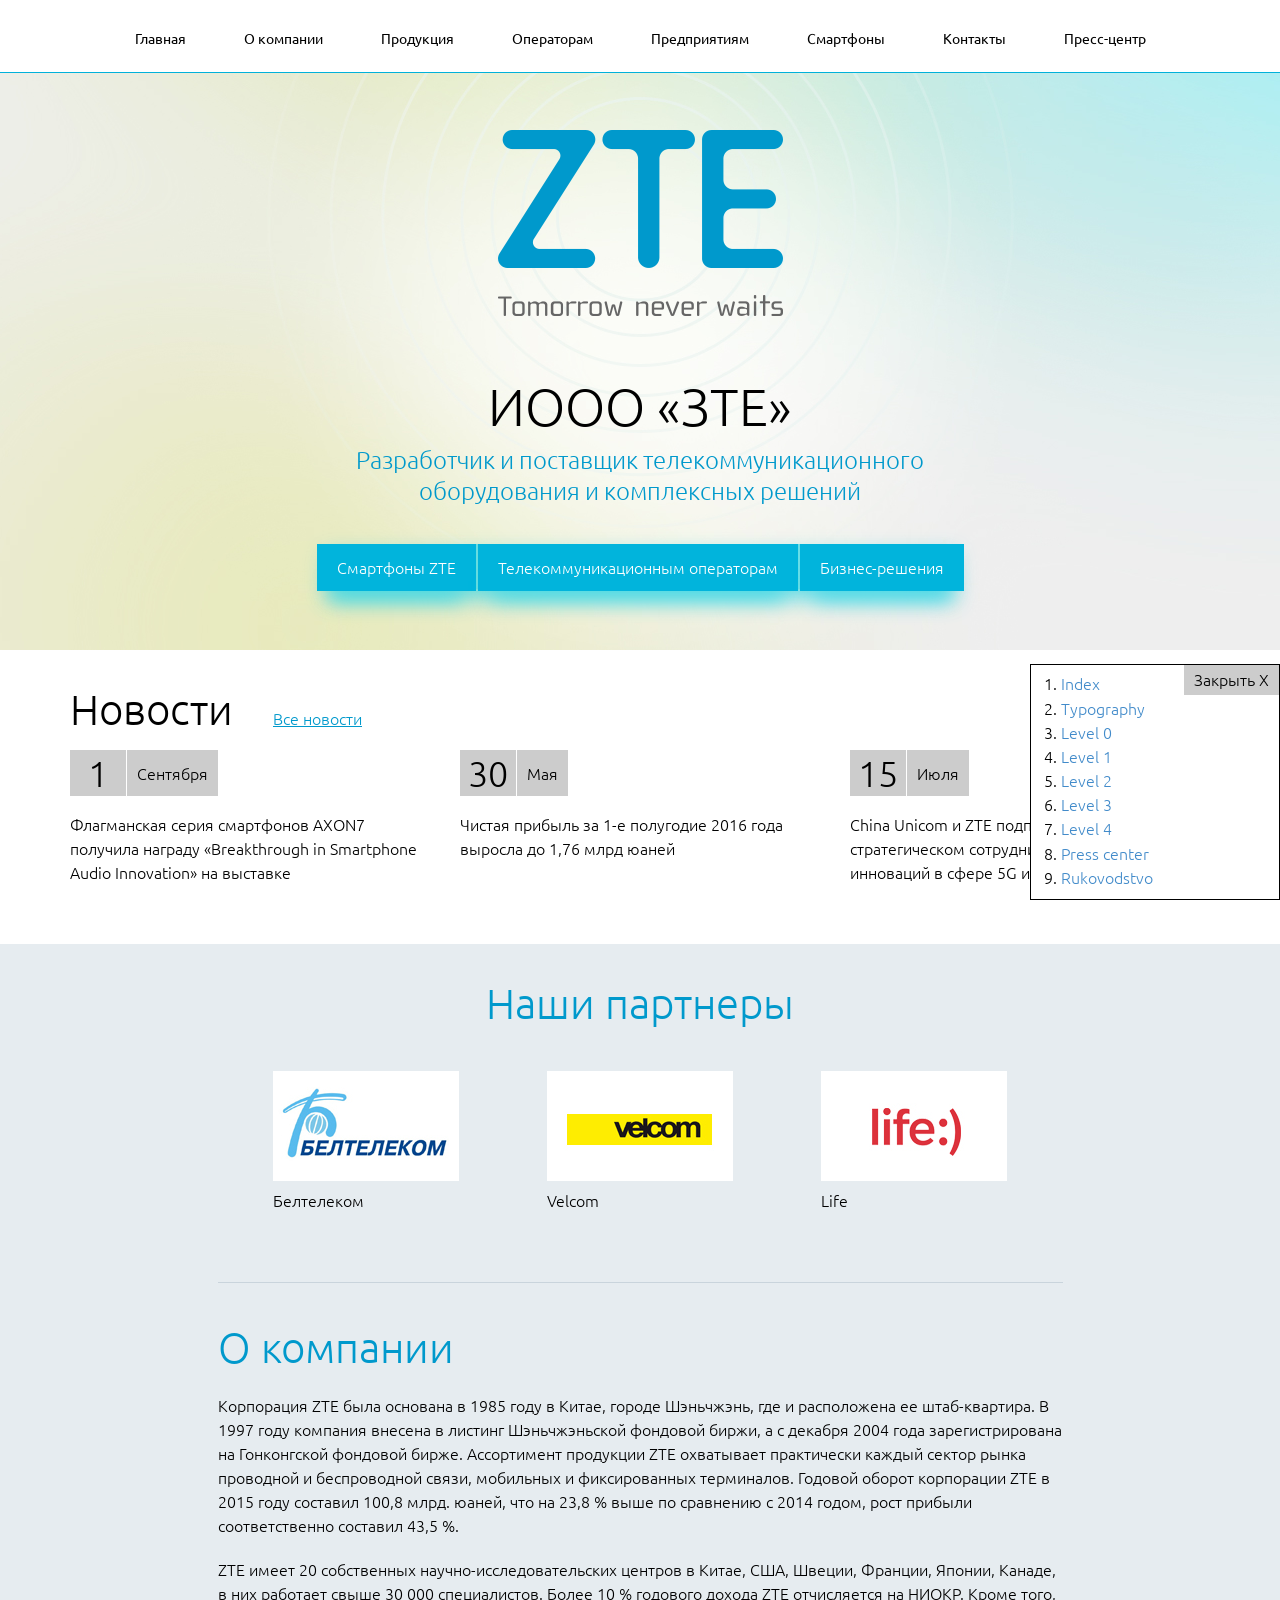
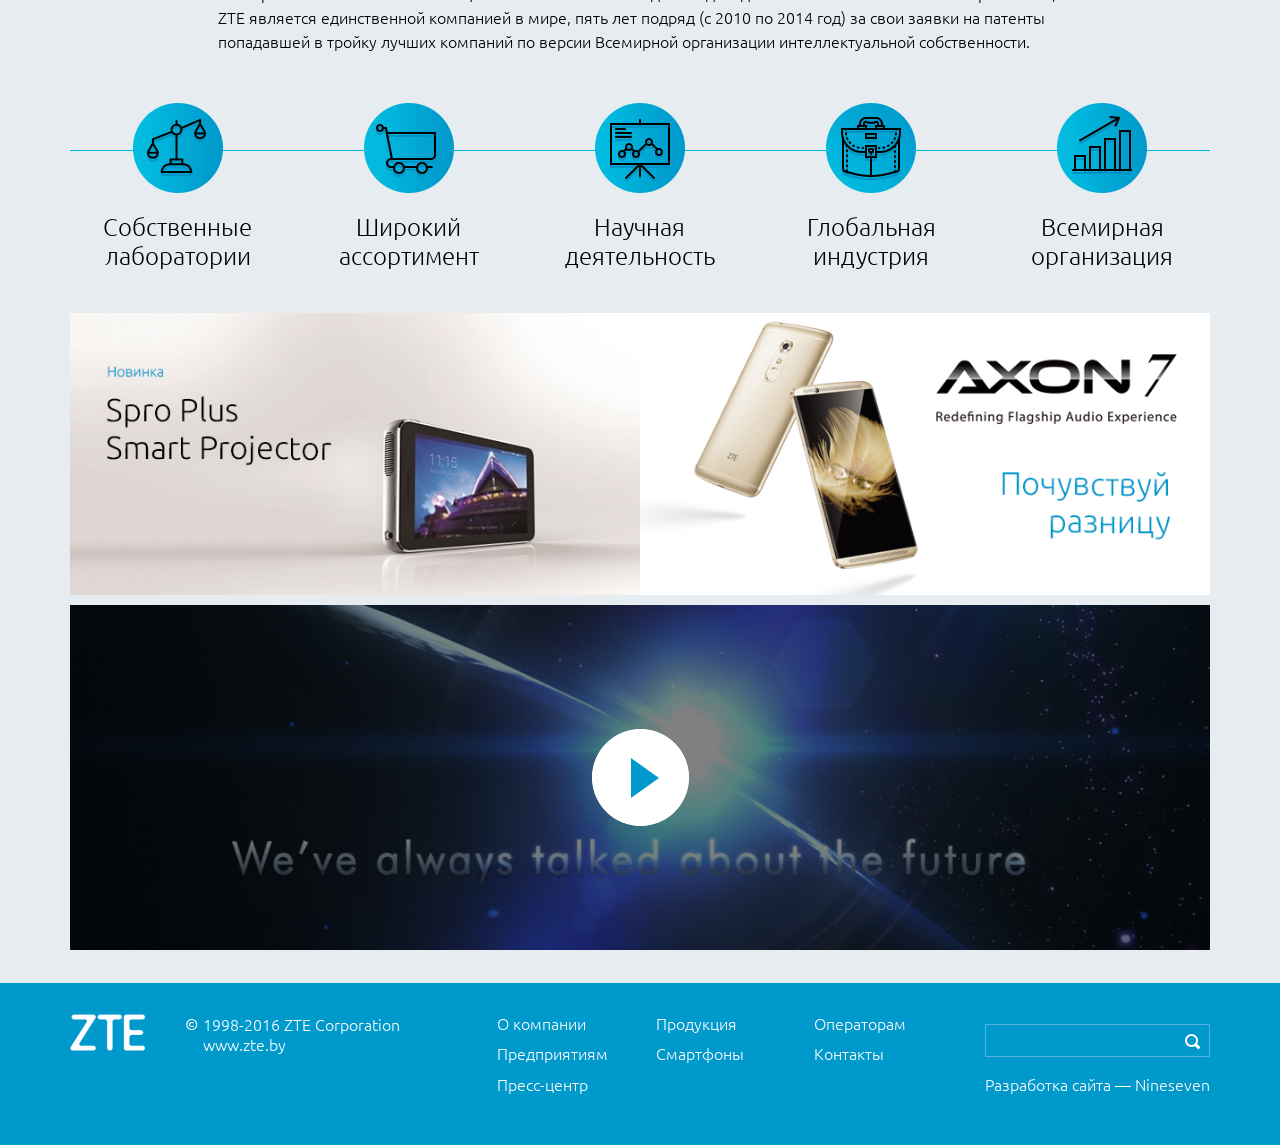
==== commit 1eb6aeb0: "Все странички" ====
--- a/index.html
+++ b/index.html
@@ -18,15 +18,16 @@
         <link rel="stylesheet" href="css/owl.carousel.css">
         
         <link rel="stylesheet" href="css/main.css">
+        <link rel="stylesheet" href="css/small-device.css">
 
         <script src="js/vendor/modernizr-2.8.3.min.js"></script>
     </head>
-    <body>
+    <body class="main">
         <!-- HEAD -->
-        <div class="head head-main clearfix">
+        <div class="head">
             <div class="container">
                 <div class="head__logo">
-                    <span class="head__logo-img"></span>
+                    <a href=""><span class="head__logo-img"></span></a>
                     <a href="" class="menu-btn"></a>
                     <a href="" class="menu-btn-close"></a>
                 </div>
@@ -72,47 +73,12 @@
                     </div>
                 </div>
             </div>
-        </div>
-        <div class="mob-menu-bg"></div><!-- END HEAD -->
-
-        <!-- WRAP -->
-        <div class="wrap">
-            <div class="main-baner clearfix">    
-                <div class="main-baner__bg"><img src="img/them/main-baner-bg.jpg" alt=""></div>
-                <div class="main-baner__img"><img src="img/them/main-logo.png" alt=""></div>
-                <h1>ИООО «ЗТЕ»</h1>
-                <p>Разработчик и поставщик телекоммуникационного оборудования и комплексных решений</p>
-                <ul class="main-baner__menu">
-                    <li><a href="">Смартфоны ZTE</a></li>
-                    <li><a href="">Телекоммуникационным операторам</a></li>
-                    <li><a href="">Бизнес-решения</a></li>
-                </ul>
-            </div>
+        </div> <!-- END HEAD -->
+
+        <!-- WORKAREA -->
+        <div class="workarea">
             <div class="container">
-                <h2>Новости <a href="" class="lnk-all">Все новости</a></h2>
-                <div class="row news">
-                    <div class="col-md-4 col-sm-6">
-                        <div class="news__date">
-                            <span class="news__date-namber">1</span><span>Сентября</span>
-                        </div>
-                        <p><a href="">Флагманская серия смартфонов AXON7 получила награду «Breakthrough in Smartphone Audio Innovation» на выставке</a></p>
-                    </div>
-                    <div class="col-md-4 col-sm-6">
-                        <div class="news__date">
-                            <span class="news__date-namber">30</span><span>Мая</span>
-                        </div>
-                        <p><a href="">Чистая прибыль за 1-е полугодие 2016 года выросла до 1,76 млрд юаней</a></p>
-                    </div>
-                    <div class="col-md-4 hidden-sm">
-                        <div class="news__date">
-                            <span class="news__date-namber">15</span><span>Июля</span>
-                        </div>
-                        <p><a href="">China Unicom и ZTE подписали соглашение о стратегическом сотрудничестве для совместных инноваций в сфере 5G и IoT</a></p>
-                    </div>
-                </div>
-            </div>
-            <div class="container clearfix">
-                <ul class="wrap__submenu">
+                <ul class="submenu">
                     <li class="active"><a href="" class="lnk-open">Корпорация ZTE</a>
                         <ul>
                             <li><a href="#">ZTE в Беларуси</a></li>
@@ -126,400 +92,148 @@
                     <li><a href="">Руководство</a></li>
                     <li><a href="">Вакансии</a></li>
                 </ul>
-                <div class="wrap__body">
+                <div class="container__body">
                     <ul class="crubs">
                         <li><a href="">Главная</a></li>
                         <li><a href="">О компании</a></li>
                         <li><span>Корпорация ZTE</span></li>
                     </ul>
                     <div class="page-txt">
-                        <h1>Новости <span>H1</span></h1>
-                        <p>Корпорация ZTE была основана в 1985 году в Китае, городе Шэньчжэнь, где и расположена ее штаб-квартира. В 1997 году компания внесена в листинг Шэньчжэньской фондовой биржи, а с декабря 2004 года зарегистрирована на Гонконгской фондовой бирже. Ассортимент продукции ZTE охватывает практически каждый сектор рынка проводной и беспроводной связи, мобильных и фиксированных терминалов. Годовой оборот корпорации ZTE в 2015 году составил 100,8 млрд. юаней, что на 23,8 % выше по сравнению с 2014 годом, рост прибыли соответственно составил 43,5 %.</p>
-                        <p>ZTE имеет 20 собственных научно-исследовательских центров в Китае, США, Швеции, Франции, Японии, Канаде, в них работает свыше 30 000 специалистов. Более 10 % годового дохода ZTE отчисляется на НИОКР. Кроме того, ZTE является единственной компанией в мире, пять лет подряд (с 2010 по 2014 год) за свои заявки на патенты попадавшей в тройку лучших компаний по версии Всемирной организации интеллектуальной собственности.</p>
-                        <h2>Новости <span>H2</span></h2>
-                        <p>Корпорация ZTE была основана в 1985 году в Китае, городе Шэньчжэнь, где и расположена ее штаб-квартира. В 1997 году компания внесена в листинг Шэньчжэньской фондовой биржи, а с декабря 2004 года зарегистрирована на Гонконгской фондовой бирже. Ассортимент продукции ZTE охватывает практически каждый сектор рынка проводной и беспроводной связи, мобильных и фиксированных терминалов. Годовой оборот корпорации ZTE в 2015 году составил 100,8 млрд. юаней, что на 23,8 % выше по сравнению с 2014 годом, рост прибыли соответственно составил 43,5 %.</p>
-                        <h3>Цитата <span>H3</span></h3>
-                        <div class="article">
-                            <div class="article__img"><img src="img/page/article.jpg" alt=""></div>
-                            <div class="article__wrap">
-                                <div class="article__name">Имя Автора</div>
-                                <p>Годовой оборот корпорации ZTE в 2015 году составил 100,8 млрд. юаней, что на 23,8 % выше по сравнению с 2014 годом, рост прибыли соответственно составил 43,5 %.</p>
+                        
+                        <div class="main-baner clearfix">    
+                            <div class="main-baner__bg"><img src="img/them/main-baner-bg.jpg" alt=""></div>
+                            <div class="main-baner__img"><img src="img/them/main-logo.png" alt=""></div>
+                            <h1>ИООО «ЗТЕ»</h1>
+                            <p>Разработчик и поставщик телекоммуникационного оборудования и комплексных решений</p>
+                            <ul class="main-baner__menu">
+                                <li>
+                                    <span class="btn-wrap"><a href="" class="btn btn-min">Смартфоны ZTE</a><span class="btn-shadow"></span></span>
+                                </li>
+                                <li>
+                                    <span class="btn-wrap"><a href="" class="btn btn-min">Телекоммуникационным операторам</a><span class="btn-shadow"></span></span>
+                                </li>
+                                <li>
+                                    <span class="btn-wrap"><a href="" class="btn btn-min">Бизнес-решения</a><span class="btn-shadow"></span></span>
+                                </li>
+                            </ul>
+                        </div>
+                        <div class="container">
+                            <h2>Новости <a href="" class="lnk-all">Все новости</a></h2>
+                            <div class="row news">
+                                <div class="col-md-4 col-sm-6">
+                                    <div class="news__date">
+                                        <span class="news__date-namber">1</span><span>Сентября</span>
+                                    </div>
+                                    <p><a href="">Флагманская серия смартфонов AXON7 получила награду «Breakthrough in Smartphone Audio Innovation» на выставке</a></p>
+                                </div>
+                                <div class="col-md-4 col-sm-6">
+                                    <div class="news__date">
+                                        <span class="news__date-namber">30</span><span>Мая</span>
+                                    </div>
+                                    <p><a href="">Чистая прибыль за 1-е полугодие 2016 года выросла до 1,76 млрд юаней</a></p>
+                                </div>
+                                <div class="col-md-4 hidden-sm">
+                                    <div class="news__date">
+                                        <span class="news__date-namber">15</span><span>Июля</span>
+                                    </div>
+                                    <p><a href="">China Unicom и ZTE подписали соглашение о стратегическом сотрудничестве для совместных инноваций в сфере 5G и IoT</a></p>
+                                </div>
                             </div>
                         </div>
-                        <div class="article">
-                            <div class="article__img"><img src="img/page/img-1.jpg" alt=""></div>
-                            <div class="article__wrap">
-                                <div class="article__name">Имя Автора</div>
-                                <p>Годовой оборот корпорации ZTE в 2015 году составил 100,8 млрд. юаней, что на 23,8 % выше по сравнению с 2014 годом, рост прибыли соответственно составил 43,5 %.</p>
+                        <div class="main-wrap">
+                            <div class="container">
+                                <div class="partners">
+                                    <h2>Наши партнеры</h2>
+                                    <div class="carousel">
+                                        <div class="partners__list owl-carousel">
+                                            <div class="partners__item">
+                                                <div class="partners__img"><img src="img/page/beltelecom.jpg" alt=""></div>
+                                                Белтелеком
+                                            </div>
+                                            <div class="partners__item">
+                                                <div class="partners__img"><img src="img/page/velcom.jpg" alt=""></div>
+                                                Velcom
+                                            </div>
+                                            <div class="partners__item">
+                                                <div class="partners__img"><img src="img/page/life.jpg" alt=""></div>
+                                                Life
+                                            </div>
+                                        </div>
+                                    </div>
+                                </div>
+                                <div class="about">
+                                    <div class="about__wrap">
+                                        <h2>О компании</h2>
+                                        <p>Корпорация ZTE была основана в 1985 году в Китае, городе Шэньчжэнь, где и расположена ее штаб-квартира. В 1997 году компания внесена в листинг Шэньчжэньской фондовой биржи, а с декабря 2004 года зарегистрирована на Гонконгской фондовой бирже. Ассортимент продукции ZTE охватывает практически каждый сектор рынка проводной и беспроводной связи, мобильных и фиксированных терминалов. Годовой оборот корпорации ZTE в 2015 году составил 100,8 млрд. юаней, что на 23,8 % выше по сравнению с 2014 годом, рост прибыли соответственно составил 43,5 %.</p>
+                                        <p>ZTE имеет 20 собственных научно-исследовательских центров в Китае, США, Швеции, Франции, Японии, Канаде, в них работает свыше 30 000 специалистов. Более 10 % годового дохода ZTE отчисляется на НИОКР. Кроме того, ZTE является единственной компанией в мире, пять лет подряд (с 2010 по 2014 год) за свои заявки на патенты попадавшей в тройку лучших компаний по версии Всемирной организации интеллектуальной собственности.</p>
+                                    </div>
+                                    <div class="visible-xs"><a href="" class="about__open">
+                                        <span class="about__open-show">Показать еще</span>
+                                        <span class="about__open-hide">Скрыть</span>
+                                    </a></div>
+                                </div>
+                                <div class="visible-xs advantages-header">
+                                    <h4>Преимущества</h4>
+                                </div>
+                                <div class="advantages owl-carousel">
+                                    <div class="advantages__item">
+                                        <div class="advantages__img"><img src="img/them/advantages-lab.png" alt=""></div>
+                                        Собственные лаборатории
+                                    </div>
+                                    <div class="advantages__item">
+                                        <div class="advantages__img"><img src="img/them/advantages-range.png" alt=""></div>
+                                        Широкий ассортимент
+                                    </div>
+                                    <div class="advantages__item">
+                                        <div class="advantages__img"><img src="img/them/advantages-scientific.png" alt=""></div>
+                                        Научная деятельность
+                                    </div>
+                                    <div class="advantages__item">
+                                        <div class="advantages__img"><img src="img/them/advantages-industry.png" alt=""></div>
+                                        Глобальная индустрия
+                                    </div>
+                                    <div class="advantages__item">
+                                        <div class="advantages__img"><img src="img/them/advantages-world.png" alt=""></div>
+                                        Всемирная организация
+                                    </div>
+                                </div>
+                                <div class="row baner-lnk">
+                                    <div class="col-sm-6">
+                                        <a href=""><img src="img/page/spro_plus.jpg" alt=""></a>
+                                    </div>
+                                    <div class="col-sm-6">
+                                        <a href=""><img src="img/page/axon7.jpg" alt=""></a>
+                                    </div>
+                                </div>
+                                <div class="video-open"><img src="img/page/video.jpg" class="video-open_img" alt=""><a href="https://www.youtube.com/embed/f33_T4R5ea4" class="video-open__play various fancybox.iframe"></a></div>
                             </div>
                         </div>
-                        <h3>Фраза с особым значением <span>H3</span></h3>
-                        <p>Корпорация ZTE была основана в 1985 году в Китае, городе Шэньчжэнь, где и расположена ее штаб-квартира. В 1997 году компания внесена в листинг Шэньчжэньской фондовой биржи</p>
-                        <blockquote>ZTE имеет 20 собственных научно-исследовательских центров в Китае, США, Швеции, Франции, Японии, Канаде.</blockquote>
-                        <p>Корпорация ZTE была основана в 1985 году в Китае, городе Шэньчжэнь, где и расположена ее штаб-квартира. В 1997 году компания внесена в листинг Шэньчжэньской фондовой биржи</p>
-                        <h3>Новости <span>H3</span></h3>
-                        <p>Корпорация ZTE была основана в 1985 году в Китае, городе Шэньчжэнь, где и расположена ее штаб-квартира. В 1997 году компания внесена в листинг Шэньчжэньской фондовой биржи, а с декабря 2004 года зарегистрирована на Гонконгской фондовой бирже. Ассортимент продукции ZTE охватывает практически каждый сектор рынка проводной и беспроводной связи, мобильных и фиксированных терминалов. Годовой оборот корпорации ZTE в 2015 году составил 100,8 млрд. юаней, что на 23,8 % выше по сравнению с 2014 годом, рост прибыли соответственно составил 43,5 %.</p>
-                        <h4>Новости <span>H4</span></h4>
-                        <p>Корпорация ZTE была основана в 1985 году в Китае, городе Шэньчжэнь, где и расположена ее штаб-квартира. В 1997 году компания внесена в листинг Шэньчжэньской фондовой биржи, а с декабря 2004 года зарегистрирована на Гонконгской фондовой бирже. Ассортимент продукции ZTE охватывает практически каждый сектор рынка проводной и беспроводной связи, мобильных и фиксированных терминалов. Годовой оборот корпорации ZTE в 2015 году составил 100,8 млрд. юаней, что на 23,8 % выше по сравнению с 2014 годом, рост прибыли соответственно составил 43,5 %.</p>
-                        <div class="video">
-                            <iframe width="600" height="500" style="width: 100%;" src="https://www.youtube.com/embed/f33_T4R5ea4" allowfullscreen></iframe>
-                            <p class="signature">Подпись к видео</p>
-                        </div>
-                        <div class="row">
-                            <div class="col-md-12">
-                                <img src="img/page/img-2.jpg" alt="">
-                                <p class="signature">Подпись к картинке</p>
-                            </div>
-                        </div>
-                        <div class="row">
-                            <div class="col-md-6">
-                                <img src="img/page/img-2.jpg" alt="">
-                                <p class="signature">Подпись к картинке</p>
-                            </div>
-                            <div class="col-md-6">
-                                <img src="img/page/img-2.jpg" alt="">
-                                <p class="signature">Подпись к картинке</p>
-                            </div>
-                        </div>
-                        <div class="row">
-                            <div class="col-md-4">
-                                <img src="img/page/img-2.jpg" alt="">
-                                <p class="signature">Подпись к картинке</p>
-                            </div>
-                            <div class="col-md-4">
-                                <img src="img/page/img-2.jpg" alt="">
-                                <p class="signature">Подпись к картинке</p>
-                            </div>
-                            <div class="col-md-4">
-                                <img src="img/page/img-2.jpg" alt="">
-                                <p class="signature">Подпись к картинке</p>
-                            </div>
-                        </div>
-                        <h3>Текст в несколько колонок <span>H3</span></h3>
-                        <div class="row">
-                            <div class="col-md-6">
-                                <h4>Статья <span>H4</span></h4>
-                                <p>Корпорация ZTE была основана в 1985 году в Китае, городе Шэньчжэнь, где и расположена ее штаб-квартира. В 1997 году компания внесена в листинг Шэньчжэньской фондовой биржи, а с декабря 2004 года зарегистрирована на Гонконгской фондовой бирже.</p>
-                            </div>
-                            <div class="col-md-6">
-                                <h4>Статья <span>H4</span></h4>
-                                <p>Корпорация ZTE была основана в 1985 году в Китае, городе Шэньчжэнь, где и расположена ее штаб-квартира. В 1997 году компания внесена в листинг Шэньчжэньской фондовой биржи, а с декабря 2004 года зарегистрирована на Гонконгской фондовой бирже.</p>
-                            </div>
-                        </div>
-                        <div class="row">
-                            <div class="col-md-4 col-sm-6">
-                                <h4>Статья <span>H4</span></h4>
-                                <p>Корпорация ZTE была основана в 1985 году в Китае, городе Шэньчжэнь, где и расположена ее штаб-квартира. В 1997 году компания внесена в листинг Шэньчжэньской фондовой биржи, а с декабря 2004 года зарегистрирована на Гонконгской фондовой бирже.</p>
-                            </div>
-                            <div class="col-md-4 col-sm-6">
-                                <h4>Статья <span>H4</span></h4>
-                                <p>Корпорация ZTE была основана в 1985 году в Китае, городе Шэньчжэнь, где и расположена ее штаб-квартира. В 1997 году компания внесена в листинг Шэньчжэньской фондовой биржи, а с декабря 2004 года зарегистрирована на Гонконгской фондовой бирже.</p>
-                            </div>
-                            <div class="col-md-4 hidden-sm">
-                                <h4>Статья <span>H4</span></h4>
-                                <p>Корпорация ZTE была основана в 1985 году в Китае, городе Шэньчжэнь, где и расположена ее штаб-квартира. В 1997 году компания внесена в листинг Шэньчжэньской фондовой биржи, а с декабря 2004 года зарегистрирована на Гонконгской фондовой бирже.</p>
-                            </div>
-                        </div>
-                        <h3>Таблица <span>H3</span></h3>
-                        <h4>Общие характеристики</h4>
-                        <table>
-                            <thead>
-                                <tr>
-                                    <th style="width: 240px">Наименование характеристики</th>
-                                    <th>Параметр 1</th>
-                                    <th>Параметр 2</th>
-                                    <th>Параметр 3</th>
-                                </tr>
-                            </thead>
-                            <tbody>
-                                <tr>
-                                    <td data-label="Наименование характеристики">Технология 2G</td>
-                                    <td data-label="Параметр 1">850/900/1800/1900</td>
-                                    <td data-label="Параметр 2">850/900/1800/1900</td>
-                                    <td data-label="Параметр 3">850/900/1800/1900</td>
-                                </tr>
-                                <tr>
-                                    <td data-label="Наименование характеристики">Технология 3G</td>
-                                    <td data-label="Параметр 1">900/2100</td>
-                                    <td data-label="Параметр 2">900/2100</td>
-                                    <td data-label="Параметр 3">900/2100</td>
-                                </tr>
-                                <tr>
-                                    <td data-label="Наименование характеристики">Поколение SIM-карты</td>
-                                    <td data-label="Параметр 1">Nano sim</td>
-                                    <td data-label="Параметр 2">Nano sim</td>
-                                    <td data-label="Параметр 3">Nano sim</td>
-                                </tr>
-                                <tr>
-                                    <td data-label="Наименование характеристики">Емкость стандартного аккумулятора</td>
-                                    <td data-label="Параметр 1">2540 мАч</td>
-                                    <td data-label="Параметр 2">2540 мАч</td>
-                                    <td data-label="Параметр 3">2540 мАч</td>
-                                </tr>
-                                <tr>
-                                    <td data-label="Наименование характеристики">Вес</td>
-                                    <td data-label="Параметр 1">136 г</td>
-                                    <td data-label="Параметр 2">136 г</td>
-                                    <td data-label="Параметр 3">136 г</td>
-                                </tr>
-                                <tr>
-                                    <td data-label="Наименование характеристики">Емкость стандартного аккумулятора</td>
-                                    <td data-label="Параметр 1">2540 мАч</td>
-                                    <td data-label="Параметр 2">2540 мАч</td>
-                                    <td data-label="Параметр 3">2540 мАч</td>
-                                </tr>
-                            </tbody>
-                        </table>
-                        <p> &#160;</p>
-                        <h3>Списки <span>H3</span></h3>
-                        <p>Корпорация ZTE была основана в 1985 году в Китае, городе Шэньчжэнь, где и расположена ее штаб-квартира. В 1997 году компания внесена в листинг Шэньчжэньской фондовой биржи, а с декабря 2004 года зарегистрирована на Гонконгской фондовой бирже. Ассортимент продукции ZTE охватывает практически каждый сектор рынка проводной и беспроводной связи, мобильных и фиксированных терминалов. Годовой оборот корпорации ZTE в 2015 году составил 100,8 млрд. юаней, что на 23,8 % выше по сравнению с 2014 годом, рост прибыли соответственно составил 43,5 %.</p>
-                        <ol>
-                            <li>интерактивная учебная аудитория;</li>
-                            <li>дистанционное образование;</li>
-                            <li>образовательное интерактивное сообщество;</li>
-                            <li>Гонконгской фондовой бирже. Ассортимент продукции ZTE охватывает практически каждый сектор рынка проводной и беспроводной связи, мобильных и фиксированных терминалов. </li>
-                            <li>интерактивная учебная аудитория;</li>
-                            <li>дистанционное образование;</li>
-                            <li>образовательное интерактивное сообщество;</li>
-                        </ol>
-                        <ul>
-                            <li>интерактивная учебная аудитория;</li>
-                            <li>дистанционное образование;</li>
-                            <li>образовательное интерактивное сообщество;</li>
-                            <li>электронная библиотека.</li>
-                        </ul>
-                        <p> &#160;</p>
-                        <p>
-                            <span class="btn-wrap"><a href="" class="btn">Кнопка</a><span class="btn-shadow"></span></span>
-                            &#160;&#160;&#160;&#160;&#160;
-                            <span class="btn-wrap"><span class="btn btn-inactive">Кнопка</span></span>
-                        </p>
-                        <p>
-                            <span class="btn-wrap"><a href="" class="btn btn-min">Кнопка</a><span class="btn-shadow"></span></span>
-                            &#160;&#160;&#160;&#160;&#160;
-                            <span class="btn-wrap"><span class="btn btn-min btn-inactive">Кнопка</span></span>
-                        </p>
-                        <p>
-                            <span class="btn-wrap"><a href="" class="btn btn-white">Кнопка</a></span>
-                            &#160;&#160;&#160;&#160;&#160;
-                            <span class="btn-wrap"><span class="btn btn-white btn-inactive">Кнопка</span></span>
-                        </p>
-                        <p> &#160;</p>
-                        <div class="file"><a href="">Годовой отчет корпорации ZTE за 2015 год</a> <span>pdf, 1.2 mb</span></div>
-                        <div class="persona">   
-                            <div class="persona__img"><img src="img/page/persona.jpg" alt=""></div>
-                            <div class="persona__wrap">
-                                <div class="persona__header">Сюе Бинь</div>
-                                <div class="persona__wrap-txt">
-                                    <p>Вице-президент корпорации ZTE; президент корпорации ZTE в России, Беларуси, Украине и странах Балтии</p>
-                                </div>
-                                <div class="persona__detals-lnk"><a href="">Подробнее</a></div>
-                                <div class="persona__detals"><p>Вице-президент корпорации ZTE; президент корпорации ZTE в России, Беларуси, Украине и странах Балтии</p></div>
-                            </div>
-                        </div>
-                        <p> &#160;</p>
-                        <form action="#" method="post">
-                            <div class="row">
-                                <div class="col-md-6">
-                                    <p><input type="radio" name="radio" id="radio-1" checked="checked"><label for="radio-1">Для начинающих</label> 
-                                    <input type="radio" name="radio" id="radio-2"><label for="radio-2">Для неначинающих</label></p>
-                                </div>
-                                <div class="col-md-6">
-                                    <p><input type="checkbox" name="checkbox" id="checkbox-1" checked="checked"><label for="checkbox-1">Для начинающих</label>
-                                    <input type="checkbox" name="checkbox" id="checkbox-2"><label for="checkbox-2">Для начинающих</label></p>
-                                </div>
-                            </div>
-                        </form>
-                        <p> &#160;</p>
-                        <div class="modal-dialog modal-dialog-cont">
-                            <div class="modal-content">
-                                <div class="modal-header">
-                                    <button type="button" class="close">&times;</button>
-                                    Название модали
-                                </div>
-                                <div class="modal-body">
-                                    <p>Спасибо! Наши менеджеры оперативно свяжутся с Вами. </p>
-                                </div>
-                                <div class="modal-footer">
-                                    <span class="btn-wrap"><a href="" class="btn btn-min">Кнопка</a><span class="btn-shadow"></span></span>
-                                </div>
-                            </div>
-                        </div>
-                        <p> &#160;</p>
-                        <p><a href="" data-toggle="modal" data-target="#myModal">Всплывающее окно</a></p>
-                        <p> &#160;</p>
-                        <form action="#" method="post">
-                            <div class="row">
-                                <div class="col-md-6"> 
-                                    <div class="form-group">
-                                        <label for="exampleInput1">Ваше имя</label>
-                                        <input type="email" class="form-control" id="exampleInput1" placeholder="Петр">
-                                        <p class="help-block">Например Владимир</p>
-                                    </div>
-                                </div>
-                                <div class="col-md-6"> 
-                                    <div class="form-group">
-                                        <label class="hidden-xs">&#160;</label>
-                                        <select name="exampleSelect" class="select-st">
-                                            <option value="0">Абхазия</option>
-                                            <option value="1">Белорусm</option>
-                                            <option value="2">Великобритания</option>
-                                            <option value="3">Гвинея-Бисау</option>
-                                            <option value="4">Израиль</option>
-                                            <option value="5">Россия</option>
-                                        </select>
-                                    </div>
-                                </div>
-                            </div>
-
-                            <div class="row">
-                                <div class="col-md-6"> 
-                                    <div class="form-group has-error">
-                                        <label for="exampleInput2">Электронная почта</label>
-                                        <input type="email" class="form-control" id="exampleInput2" value="Ошибка">
-                                        <p class="help-block">Вы забыли ввести вашу электронную почту!</p>
-                                    </div>
-                                </div>
-                            </div>
-                        </form>
-                        <ul class="tab">
-                            <li class="active"><a href="">По отраслям</a></li>
-                            <li><a href="">Технологии</a></li>
-                            <li><a href="">Продукция</a></li>
-                            <li><a href="">Истории успеха</a></li>
-                        </ul>
-                        <p>&#160;</p>
-                        <div class="pager">
-                            <div class="pager__length">Новости 10 из 73</div>
-                            <div class="pager__wrap">
-                                <a href="" class="pager__lnk-start">В начало</a>
-                                <a href=""><img src="img/them/pager_left.png" alt=""></a>
-                                <span>1</span>
-                                <a href="">2</a>
-                                <a href="">3</a>
-                                <a href="">4</a>
-                                <a href="">5</a>
-                                <a href="">6</a>
-                                <a href="">7</a>
-                                <em>...</em>
-                                <a href=""><img src="img/them/pager_right.png" alt=""></a>
-                                <a href="" class="pager__lnk-final">В конец</a>
-                            </div>
-                        </div>
-                        <p>&#160;</p>
-                        <div class="carousel">
-                            <div class="owl-carousel owl-carousel-span">
-                                <div class="owl-carousel__item"><img src="img/page/img-3.jpg" alt=""></div>
-                                <div class="owl-carousel__item"><img src="img/page/img-3.jpg" alt=""></div>
-                                <div class="owl-carousel__item"><img src="img/page/img-3.jpg" alt=""></div>
-                                <div class="owl-carousel__item"><img src="img/page/img-3.jpg" alt=""></div>
-                                <div class="owl-carousel__item"><img src="img/page/img-3.jpg" alt=""></div>
-                            </div>
-                            <p class="signature">Подпись к картинке</p>
-                        </div>
-                        <p>&#160;</p>
-                        <div class="panel-group" id="accordion">
-                            <div class="panel panel-lite">
-                                <div class="panel-heading">
-                                    <h4>
-                                      <a data-toggle="collapse" data-parent="#accordion" href="#collapse_1">
-                                        Как пользоваться беспроводными сетями(Wi-Fi, BT)?
-                                      </a>
-                                    </h4>
-                                </div>
-                                <div id="collapse_1" class="panel-collapse collapse in">
-                                    <div class="panel-body">
-                                        <p>Мы предоставляем вам разные способы обновления програмного обеспечения, а именнно:  обновление с помощью  карты памяти или обновление "по воздуху". </p>
-                                        <p>Для обновления "по воздуху" нужно выполнить подключение к беспроводной сети Wi-Fi или GSM интернет соединение и проверить наличие обновлений в настройках.</p>
-                                    </div>
-                                </div>
-                            </div>
-                            <div class="panel panel-lite">
-                                <div class="panel-heading">
-                                    <h4>
-                                        <a data-toggle="collapse" data-parent="#accordion" href="#collapse_2">
-                                            Как обновить програмное обеспечение?
-                                        </a>
-                                    </h4>
-                                </div>
-                                <div id="collapse_2" class="panel-collapse collapse">
-                                    <div class="panel-body">
-                                        <p>Мы предоставляем вам разные способы обновления програмного обеспечения, а именнно:  обновление с помощью  карты памяти или обновление "по воздуху". </p>
-                                        <p>Для обновления "по воздуху" нужно выполнить подключение к беспроводной сети Wi-Fi или GSM интернет соединение и проверить наличие обновлений в настройках.</p>
-                                    </div>
-                                </div>
-                            </div>
-                            <div class="panel panel-lite">
-                                <div class="panel-heading">
-                                    <h4>
-                                        <a data-toggle="collapse" data-parent="#accordion" href="#collapse_3">
-                                            Как пользоваться беспроводными сетями(Wi-Fi, BT)?
-                                        </a>
-                                    </h4>
-                                </div>
-                                <div id="collapse_3" class="panel-collapse collapse">
-                                    <div class="panel-body">
-                                        <p>Мы предоставляем вам разные способы обновления програмного обеспечения, а именнно:  обновление с помощью  карты памяти или обновление "по воздуху". </p>
-                                        <p>Для обновления "по воздуху" нужно выполнить подключение к беспроводной сети Wi-Fi или GSM интернет соединение и проверить наличие обновлений в настройках.</p>
-                                    </div>
-                                </div>
-                            </div>
-                        </div>
-                        <p>&#160;</p>
-                        <div class="row">
-                            <div class="col-md-4 col-sm-6 article-item">
-                                <div class="article-item__img"><img src="img/page/news-1.jpg" alt=""></div>
-                                <h4><a href="">ZTE Technologies основана в 1985 году </a></h4>
-                                <div class="article-item__date">23.04.2017</div>
-                                <p>Корпорация ZTE была основана в 1985 году в Китае, городе Шэньчжэнь, где и расположена ее штаб-квартира. В 1997 году компания внесена в листинг Шэньчжэньской фондовой биржи, а с декабря 2004 года зарегистрирована </p>
-                            </div>
-                            <div class="col-md-4 col-sm-6 article-item">
-                                <div class="article-item__img"><img src="img/page/news-2.jpg" alt=""></div>
-                                <h4><a href="">ZTE Technologies</a></h4>
-                                <div class="article-item__date">23.04.2017</div>
-                                <p>Корпорация ZTE была основана в 1985 году в Китае, городе Шэньчжэнь, где и расположена ее штаб-квартира. В 1997 году компания внесена в листинг Шэньчжэньской фондовой биржи, а с декабря 2004 года зарегистрирована </p>
-                            </div>
-                            <div class="col-md-4 hidden-sm news">
-                                <div class="article-item__img"><img src="img/page/news-3.jpg" alt=""></div>
-                                <h4><a href="">Заголовок</a></h4>
-                                <div class="article-item__date">23.04.2017</div>
-                                <p>Корпорация ZTE была основана в 1985 году в Китае, городе Шэньчжэнь, где и расположена ее штаб-квартира. В 1997 году компания внесена в листинг Шэньчжэньской фондовой биржи, а с декабря 2004 года зарегистрирована </p>
-                            </div>
-                        </div>
-                        <p>&#160;</p>
-                        <div class="carousel">
-                            <div class="owl-carousel owl-carousel-min">
-                                <div class="owl-carousel__item">
-                                    <div class="owl-carousel__logo"><img src="img/page/beltelecom.jpg" alt=""></div>
-                                    <p>Белтелеком</p>
-                                </div>
-                                <div class="owl-carousel__item">
-                                    <div class="owl-carousel__logo"><img src="img/page/velcom.jpg" alt=""></div>
-                                    <p>Velcom</p>
-                                </div>
-                                <div class="owl-carousel__item">
-                                    <div class="owl-carousel__logo"><img src="img/page/life.jpg" alt=""></div>
-                                    <p>Life</p>
-                                </div>
-                                <div class="owl-carousel__item">
-                                    <div class="owl-carousel__logo"><img src="img/page/beltelecom.jpg" alt=""></div>
-                                    <p>Белтелеком</p>
-                                </div>
-                                <div class="owl-carousel__item">
-                                    <div class="owl-carousel__logo"><img src="img/page/velcom.jpg" alt=""></div>
-                                    <p>Velcom</p>
-                                </div>
-                                <div class="owl-carousel__item">
-                                    <div class="owl-carousel__logo"><img src="img/page/life.jpg" alt=""></div>
-                                    <p>Life</p>
-                                </div>
-                            </div>
-                        </div>
-                        <p>&#160;</p>
+                    </div>
+                </div>
+                <div class="advantages advantages-inner owl-carousel">
+                    <div class="advantages__item">
+                        <div class="advantages__img"><img src="img/them/advantages-lab.png" alt=""></div>
+                        Собственные лаборатории
+                    </div>
+                    <div class="advantages__item">
+                        <div class="advantages__img"><img src="img/them/advantages-range.png" alt=""></div>
+                        Широкий ассортимент
+                    </div>
+                    <div class="advantages__item">
+                        <div class="advantages__img"><img src="img/them/advantages-scientific.png" alt=""></div>
+                        Научная деятельность
+                    </div>
+                    <div class="advantages__item">
+                        <div class="advantages__img"><img src="img/them/advantages-industry.png" alt=""></div>
+                        Глобальная индустрия
+                    </div>
+                    <div class="advantages__item">
+                        <div class="advantages__img"><img src="img/them/advantages-world.png" alt=""></div>
+                        Всемирная организация
                     </div>
                 </div>
             </div>
-        </div><!-- END WRAP -->
+        </div><!-- END WORKAREA -->
 
         <!-- FOOTER -->
         <div class="footer-padding"></div>
@@ -542,24 +256,21 @@
                 <div class="footer__menu">
                     <ul>
                         <li><a href="">О компании</a></li>
+                        <li><a href="">Продукция</a></li>
                         <li><a href="">Операторам</a></li>
                         <li><a href="">Предприятиям</a></li>
-                    </ul>
-                    <ul>
                         <li><a href="">Смартфоны</a></li>
                         <li><a href="">Контакты</a></li>
                         <li><a href="">Пресс-центр</a></li>
                     </ul>
-                    <ul>
-                        <li><a href="">Форум</a></li>
-                    </ul>
                 </div>
             </div>
-        </div><!-- END FOOTER -->
+        </div>
+        <div class="mob-menu-bg"></div><!-- END FOOTER -->
 
         
         <!-- MODAL -->
-        <div class="modal fade" id="myModal" tabindex="-1" role="dialog" aria-hidden="true">
+        <div class="modal fade" id="modal-popup" tabindex="-1" role="dialog" aria-labelledby="myModalLabel" aria-hidden="true">
             <div class="modal-dialog">
                 <div class="modal-content">
                     <div class="modal-header">
@@ -582,7 +293,20 @@
         <script src="js/plugins.js"></script>
         <script src="js/vendor/bootstrap.min.js"></script>
         <script src="js/vendor/selectize.min.js"></script>
-        <script src="js/vendor/owl.carousel.min.js"></script> 
+        <script src="js/vendor/owl.carousel.min.js"></script>
+
+        <!-- Add mousewheel plugin (this is optional) -->
+        <script src="js/source/jquery.mousewheel-3.0.6.pack.js" type="text/javascript"></script>
+        <!-- Add fancyBox -->
+        <link rel="stylesheet" href="js/source/jquery.fancybox.css?v=2.1.5" type="text/css" media="screen" />
+        <script src="js/source/jquery.fancybox.pack.js?v=2.1.5" type="text/javascript"></script>
+        <link href="js/source/helpers/jquery.fancybox-buttons.css?v=1.0.5" type="text/css" media="screen" rel="stylesheet" />
+        <script src="js/source/helpers/jquery.fancybox-buttons.js?v=1.0.5" type="text/javascript"></script>
+        <script src="js/source/helpers/jquery.fancybox-media.js?v=1.0.6" type="text/javascript"></script>
+
+        <link href="js/source/helpers/jquery.fancybox-thumbs.css?v=1.0.7" type="text/css" rel="stylesheet" media="screen" />
+        <script src="js/source/helpers/jquery.fancybox-thumbs.js?v=1.0.7" type="text/javascript"></script>
+
         <script src="js/main.js"></script>
 
     </body>
--- a/css/main.css
+++ b/css/main.css
@@ -98,62 +98,54 @@
 body {font: 300 normal 16px/1.2 'Ubuntu', sans-serif; color: #000; height: auto; min-height: 100%; position: relative;}
 
 body * {outline: none !important;}
-p {margin: 0 0 20px;line-height: 1.5;}
-a {color: #0099cc; text-decoration: underline; line-height: 1.2;
+.workarea p {margin: 0 0 20px;line-height: 1.5;}
+.workarea a {color: #0099cc; text-decoration: underline; line-height: 1.2;
     -webkit-transition: all 0.2s ease;
     -o-transition: all 0.2s ease;
     transition: all 0.2s ease;}
-.no-touch a:hover {text-decoration: none; color: #0099cc; }
-h1 {font-size: 52px;margin: 0 0 18px;font-weight: 300;}
-h2 {font-size: 42px;margin: 0 0 18px;font-weight: 300;}
-h3 {font-size: 36px;margin: 0 0 18px;font-weight: 300;}
-h4 {font-size: 24px;margin: 0 0 6px;font-weight: 300;}
-h1 big, h2 big, h3 big, h4 big,
-h1 small, h2 small, h3 small, h4 small,
-h1 span, h2 span, h3 span, h4 span {color: #cdd1d7;}
-blockquote {background: #e6ecf0;display: block;padding: 27px 34px 24px;font-size: 24px;margin: 0 0 26px;}
-img {max-width: 100%;}
-table {
+.workarea a:hover {text-decoration: none; color: #0099cc; }
+.workarea h1 {font-size: 52px;margin: 0 0 30px;font-weight: 300;}
+.workarea h2 {font-size: 42px;margin: 0 0 18px;font-weight: 300;}
+.workarea h3 {font-size: 36px;margin: 0 0 18px;font-weight: 300;}
+.workarea h4 {font-size: 24px;margin: 0 0 6px;font-weight: 300;}
+.workarea h1 big, .workarea h2 big, .workarea h3 big, .workarea h4 big,
+.workarea h1 small, .workarea h2 small, .workarea h3 small, .workarea h4 small,
+.workarea h1 span, .workarea h2 span, .workarea h3 span, .workarea h4 span {color: #cdd1d7;}
+.workarea blockquote {background: #e6ecf0;display: block;padding: 27px 34px 24px;font-size: 24px;margin: 0 0 26px;}
+.workarea img {max-width: 100%;}
+.workarea table {
     width: 100%;
     margin: 25px 0 20px;
     -webkit-box-shadow: 0 0 7px rgba(0,0,0,.15);
     -moz-box-shadow: 0 0 7px rgba(0,0,0,.15);
     box-shadow: 0 0 7px rgba(0,0,0,.15);
     }
-table thead th {background: #7fcce5; color: #fff; padding: 11px 0 12px 24px; text-align: left; font-weight: normal; vertical-align: middle;}
-table td {padding: 14px 5px 14px 21px;vertical-align: top;}
-.no-touch table tr:hover td {background: #f2f5f7;}
-ol {padding: 0 0 0 48px;margin: 0 0 33px;counter-reset: myCounter;}
-ol li {margin: 0 0 20px;position: relative;list-style: none;}
-ol li:before {position: absolute; left: -43px; width: 30px; color: #0099cc; text-align: right;
+.workarea table thead th {background: #7fcce5; color: #fff; padding: 11px 0 12px 24px; text-align: left; font-weight: normal; vertical-align: middle;}
+.workarea table td {padding: 14px 5px 14px 21px;vertical-align: top;}
+.workarea .no-touch table tr:hover td {background: #f2f5f7;}
+.workarea ol {padding: 0 0 0 48px;margin: 0 0 33px;counter-reset: myCounter;}
+.workarea ol li {margin: 0 0 20px;position: relative;list-style: none;}
+.workarea ol li:before {position: absolute; left: -43px; width: 30px; color: #0099cc; text-align: right;
     counter-increment: myCounter;
     content:counter(myCounter);}
-ol li:after {position: absolute; left: -13px; top: 0; color: #0099cc; content: '.'}
-ul {padding: 0 0 0 50px; margin: 0 0 20px;}
-ul li {margin: 0 0 15px;position: relative;list-style: none;}
-ul li:before {
-    content: ' ';
-    position: absolute;
-    top: 11px;
-    left: -20px;
-    width: 6px;
-    height: 6px;
-    background: #09c;
+.workarea ol li:after {position: absolute; left: -13px; top: 0; color: #0099cc; content: '.'}
+.workarea ul {padding: 0 0 0 50px; margin: 0 0 20px;}
+.workarea ul li {margin: 0 0 15px;position: relative;list-style: none;}
+.workarea ul li:before {content: ' '; position: absolute; top: 11px; left: -20px; width: 6px; height: 6px; background: #09c;
     -webkit-border-radius: 3px;
     -moz-border-radius: 3px;
-    border-radius: 3px;
-    }
+    border-radius: 3px; }
 .page-txt li {line-height: 1.5}
-input[type='checkbox'] {position: absolute; left: -10000px;}
-input[type='checkbox'] + label {padding-left: 26px; position: relative; font-weight: normal; cursor: pointer; margin: 0 25px 5px 0;}
-input[type='checkbox'] + label:before {position: absolute;left: 0;top: 5px;content: ' ';width: 15px;height: 15px;background: url(../img/them/checkbox.png) 0 0 no-repeat;}
-input[type='checkbox']:checked + label:before {background-position: 100% 0;}
-
-input[type='radio'] {position: absolute; left: -10000px;}
-input[type='radio'] + label {padding-left: 26px; position: relative; font-weight: normal; cursor: pointer; margin: 0 25px 5px 0;}
-input[type='radio'] + label:before {position: absolute;left: 0;top: 5px;content: ' ';width: 16px;height: 16px;background: url(../img/them/radio.png) 0 0 no-repeat;}
-input[type='radio']:checked + label:before {background-position: 100% 0;}
-input[type='checkbox']:hover + label, input[type='radio']:hover + label {opacity: 0.7;}
+.workarea input[type='checkbox'] {position: absolute; left: -10000px;}
+.workarea input[type='checkbox'] + label {padding-left: 26px; position: relative; font-weight: normal; cursor: pointer; margin: 0 25px 5px 0;}
+.workarea input[type='checkbox'] + label:before {position: absolute;left: 0;top: 5px;content: ' ';width: 15px;height: 15px;background: url(../img/them/checkbox.png) 0 0 no-repeat;}
+.workarea input[type='checkbox']:checked + label:before {background-position: 100% 0;}
+
+.workarea input[type='radio'] {position: absolute; left: -10000px;}
+.workarea input[type='radio'] + label {padding-left: 26px; position: relative; font-weight: normal; cursor: pointer; margin: 0 25px 5px 0;}
+.workarea input[type='radio'] + label:before {position: absolute;left: 0;top: 5px;content: ' ';width: 16px;height: 16px;background: url(../img/them/radio.png) 0 0 no-repeat;}
+.workarea input[type='radio']:checked + label:before {background-position: 100% 0;}
+.workarea input[type='checkbox']:hover + label, .workarea input[type='radio']:hover + label {opacity: 0.7;}
 
 .select-st {width: 100%;}
 
@@ -170,8 +162,8 @@
 .form-group {margin-bottom: 49px;}
 
 .btn-wrap {display: inline-block; position: relative;}
-.btn {text-decoration: none !important; color: #fff !important; outline: none !important; padding: 14px 39px; background: #09c;
-    font-size: 24px; font-weight: 400; position: relative; z-index: 2; border: 0;
+.btn {text-decoration: none !important; color: #fff !important; outline: none !important; padding: 16px 39px; background: #09c; font-family: 'Ubuntu', sans-serif;
+    font-size: 24px; font-weight: 300; position: relative; z-index: 2; border: 0;
     -webkit-box-shadow: none;
     -moz-box-shadow:    none;
     box-shadow:         none;
@@ -200,10 +192,10 @@
     -moz-box-shadow:    0px 2px 10px rgba(58, 215, 230, 0.75);
     box-shadow:         0px 2px 10px rgba(58, 215, 230, 0.75);
 }
-.btn.btn-min {padding: 12px 33px;font-size: 16px;} 
+.btn.btn-min {padding: 13px 33px 14px;font-size: 16px;} 
 .btn.btn-white {
     background: #fff;
-    padding: 12px 33px;
+    padding: 13px 33px 14px;
     font-size: 16px;
     color: #000 !important;
     -webkit-box-shadow: inset 0px 0px 0 2px rgba(0, 153, 204, 1);
@@ -212,7 +204,7 @@
     } 
 .no-touch .btn.btn-white:hover {background: #0099cc; color: #fff !important;}
 .btn.btn-white:active {background: #0089b6; color: #fff !important;}
-body .btn.btn-inactive, body .btn.btn-inactive.btn-white {background: #c2cccf !important; color: #dae0e2 !important; cursor: default !important;
+body .workarea .btn.btn-inactive, body .workarea .btn.btn-inactive.btn-white {background: #c2cccf !important; color: #dae0e2 !important; cursor: default !important;
     -webkit-box-shadow: none;
     -moz-box-shadow:    none;
     box-shadow:         none;}
@@ -250,66 +242,51 @@
 .head__menu li ul li:last-child {margin-bottom: 0;}
 .head__menu li ul li a {padding: 0; height: auto; line-height: 1.2;}
 
-
-
 .no-touch .head__menu li ul li a:hover {background: none; color: #0099cc;}
 
-/*.no-touch .head__menu li.li-sub:hover ul {display: block; font-size: 14px;}
-.no-touch .head__menu li.li-sub:hover > a {background: #0099cc; color: #fff;}*/
-
-@media (max-width: 992px) {
-    .head__menu li a.lnk-sub {position: relative; padding-right: 23px;}
-    .lnk-sub:after {content: ' '; position: absolute; top: 14px; right: 6px;
-        border-left: 4px solid transparent;
-        border-right: 4px solid transparent;
-        border-top: 4px solid #000; }
-    .no-touch li.li-sub:hover .lnk-sub:after {
-        border-top: 0;
-        border-bottom: 4px solid #ccebf5;
-    }
-}
-
-.wrap__submenu {padding: 0; width: 212px; background: #fff; padding: 20px 0; float: left; margin-left: -30px;
+.workarea .submenu {padding: 0; width: 212px; background: #fff; padding: 20px 0; float: left; margin-left: -30px;
     -webkit-box-shadow: 0 0 24px rgba(0,0,0,.06);
     -moz-box-shadow: 0 0 24px rgba(0,0,0,.06);
     box-shadow: 0 0 24px rgba(0,0,0,.06);}
-.wrap__submenu li {list-style: none;position: relative;margin: 0px 0 0px;}
-.wrap__submenu li:before {display: none;}
-.wrap__submenu li a {display: block;padding: 11px 13px 11px 30px;text-decoration: none;color: #000;
+.workarea .submenu li {list-style: none;position: relative;margin: 0px 0 0px;}
+.workarea .submenu li:before {display: none;}
+.workarea .submenu li a {display: block;padding: 11px 13px 11px 30px;text-decoration: none;color: #000;
     -webkit-transition: all 0.2s ease;
     -o-transition: all 0.2s ease;
     transition: all 0.2s ease;}
-.no-touch .wrap__submenu li a:hover {background: #f2f5f7; color: #737678;}
-.wrap__submenu li.active > a {color: #0099cc;}
-.wrap__submenu li.active:after {content: ' '; position: absolute; top: 18px; left: 10px;
+.workarea .submenu li > span {display: block;padding: 11px 13px 11px 30px;text-decoration: none;color: #0099cc;}
+.no-touch .workarea .submenu li a:hover {background: #f2f5f7; color: #737678;}
+.workarea .submenu li.open-act > a {color: #0099cc;}
+.workarea .submenu li.active:after {content: ' '; position: absolute; top: 18px; left: 10px;
     border-left: 4px solid transparent;
     border-right: 4px solid transparent;
     border-top: 4px solid #333;}
-.wrap__submenu li.open:after {content: ' '; position: absolute; top: 18px; left: 10px;
+.workarea .submenu li.open:after {content: ' '; position: absolute; top: 17px; left: 10px;
     border-left: 4px solid transparent;
     border-right: 4px solid transparent;
     border-top: 0;
     border-bottom: 4px solid #333;}
-.wrap__submenu li ul {padding: 0;display: none;margin: 0 0 13px;}
-.wrap__submenu li ul li {margin: 0px 0 8px;}
-.wrap__submenu li ul a {padding: 0px 5px 0px 45px;color: #737678;}
-
-
-.wrap__body {margin: 0 216px 0 216px;}
-.crubs {padding: 0;margin: 0 0 4px;}
-.crubs li {list-style: none;display: inline-block;padding: 0 15px 0 0;margin: 0 11px 0 0;color: #a3a3a3;position: relative;}
-.crubs li:before {display: none;}
-.crubs li:after {content: ' '; position: absolute; top: 7px; right: 0; 
+.workarea .submenu li ul {padding: 0;display: none;margin: 0 0 13px;}
+.workarea .submenu li ul li {margin: 0px 0 8px;}
+.workarea .submenu li ul a {padding: 0px 5px 0px 45px;color: #737678;}
+.workarea .submenu li ul span {padding: 0px 5px 0px 45px;color: #0099cc; display: block;}
+
+
+.container__body {margin: 0 216px 0 216px;}
+.workarea .crubs {padding: 0;margin: 0 0 23px;}
+.workarea .crubs li {list-style: none;display: inline-block;padding: 0 15px 0 0;margin: 0 11px 0 0;color: #a3a3a3;position: relative;}
+.workarea .crubs li:before {display: none;}
+.workarea .crubs li:after {content: ' '; position: absolute; top: 7px; right: 0; 
     border-top: 3px solid transparent;
     border-left: 3px solid #7f7f7f;
     border-bottom: 3px solid transparent;}
-.crubs li:last-child:after {display: none;}
-.crubs li a {text-decoration: none; color: #a3a3a3; border-bottom: 1px solid #a3a3a3; border-color: transparent;
+.workarea .crubs li:last-child:after {display: none;}
+.workarea .crubs li a {text-decoration: none; color: #a3a3a3; border-bottom: 1px solid #a3a3a3; border-color: transparent;
     -webkit-transition: all 0.2s ease;
     -o-transition: all 0.2s ease;
     transition: all 0.2s ease;}
-.no-touch .crubs li a:hover {text-decoration: none; border-bottom: 1px solid #a3a3a3;}
-.crubs li span {border-bottom: 1px solid #a3a3a3;}
+.no-touch.workarea  .crubs li a:hover {text-decoration: none; border-bottom: 1px solid #0099cc;}
+.workarea .crubs li span {border-bottom: 1px solid #a3a3a3;}
 .article {margin: 32px 0 27px;overflow: hidden;}
 .article__img {float: left; width: 75px; padding-top: 2px;}
 .article__img img {max-width: 75px; vertical-align: top;}
@@ -317,10 +294,10 @@
 .article__wrap p {margin: 0;}
 .article__name {margin: 0 0 10px; color: #8d8d8d;}
 
-.persona {border-top: 1px solid #c9d4dc;border-bottom: 1px solid #c9d4dc;padding: 29px 0 26px;}
+.persona {border-top: 1px solid #c9d4dc;border-bottom: 1px solid #c9d4dc;margin-bottom: -1px;padding: 29px 0 30px;}
 .persona__img {float: left; width: 164px;}
 .persona__wrap {margin: -8px 0 0 210px;min-height: 165px;}
-.persona__wrap-txt {min-height: 89px;}
+.persona__wrap-txt {min-height: 85px;}
 .persona__wrap-txt p {margin: 0;}
 .persona__wrap p {line-height: 1.2;}
 .persona__header {font-size: 36px;margin: 0px 0 23px;}
@@ -356,7 +333,8 @@
 .modal-body {padding: 0 20px 0 35px;}
 .modal-dialog .close {position: absolute; top: 20px; right: 20px; width: 13px; height: 13px; background: url(../img/them/close.png) 0 0 no-repeat; opacity: 1; font-size: 0;}
 .no-touch .modal-dialog .close:hover {opacity: 0.7;}
-
+body .fancybox-skin .fancybox-close {top: 15px; right: 15px; width: 13px; height: 13px; background: url(../img/them/close.png) 0 0 no-repeat; opacity: 1;}
+body .fancybox-skin .fancybox-close:hover {opacity: 0.7;}
 
 
 .has-error .help-block, .has-error .control-label, .has-error .radio, .has-error .checkbox, .has-error .radio-inline, .has-error .checkbox-inline, .has-error.radio label, .has-error.checkbox label, .has-error.radio-inline label, .has-error.checkbox-inline label {
@@ -368,13 +346,13 @@
     -moz-box-shadow: 0 0 0 1px #ff000a;
     box-shadow: 0 0 0 1px #ff000a;
 }
-.tab {padding: 0; margin: 0 0 30px;}
-.tab li {display: inline-block; margin: 0; font-size: 24px; list-style: none;}
-.tab li:before {display: none;}
-.tab li a {display: inline-block; padding: 0 12px 7px; border-bottom: 5px solid #0099cc; border-color: transparent; text-decoration: none; color: #000;}
-.tab li.active a {border-bottom: 5px solid #0099cc;}
-
-.pager {overflow: hidden; text-align: center;}
+.workarea .tab {padding: 0; margin: 0 0 30px;}
+.workarea .tab li {display: inline-block; margin: 0; font-size: 24px; list-style: none;}
+.workarea .tab li:before {display: none;}
+.workarea .tab li a {display: inline-block; padding: 0 12px 7px; border-bottom: 5px solid #0099cc; border-color: transparent; text-decoration: none; color: #000;}
+.workarea .tab li.active a {border-bottom: 5px solid #0099cc;}
+
+.pager {overflow: hidden;text-align: center;margin: 60px 80px;}
 .pager__length {color: #8d8d8d; float: left; font-size: 14px; line-height: 20px;}
 .pager__wrap a {margin: 0 6px; color: #000; display: inline-block; height: 20px; vertical-align: middle; padding: 0 6px; text-decoration: none;
     -webkit-transition: all 0.2s ease;
@@ -418,21 +396,18 @@
 .panel-lite .panel-heading {margin-bottom: 15px;}
 
 .owl-carousel-min {margin: -10px; padding: 0 112px;}
-.article-item__img {margin: 0 0 17px;}
+.article-item__img {margin: 0 0 15px;}
 .article-item__img img {vertical-align: top;}
-.article-item h4 {margin: 0 0 10px;}
+.article-list .article-item__img {margin: 0 0 6px;}
+.article-list .article-item__img img {width: 100%;}
+.article-list {margin: 0 -5px 42px;}
+.article-list > div {padding: 0 5px;}
+.publication .article-item h4 {margin: 0 0 11px !important;font-size: 16px;line-height: 1.5;}
 .article-item__date {color: #a3a3a3;margin: 8px 0 11px;}
-.owl-carousel__logo {
-    height: 110px;
-    background: #fff;
-    padding: 10px;
-    text-align: center;
-    margin: 7px 7px 12px;
+.owl-carousel__logo {height: 110px; background: #fff; padding: 10px; text-align: center; margin: 7px 7px 12px; vertical-align: middle;
     -webkit-box-shadow: 0 0 7px rgba(0,0,0,.15);
     -moz-box-shadow: 0 0 7px rgba(0,0,0,.15);
-    box-shadow: 0 0 7px rgba(0,0,0,.15);
-    vertical-align: middle;
-    }
+    box-shadow: 0 0 7px rgba(0,0,0,.15); }
 .owl-carousel__logo img {max-width: 100%; max-height: 100%; vertical-align: middle; width: auto !important; height: auto !important; display: inline-block !important;}
 .owl-carousel-min p {margin: 0 7px;} 
 .owl-carousel-min .owl-prev, .owl-carousel-min .owl-next {top: 40px; margin-top: 0;}
@@ -440,7 +415,7 @@
 .owl-carousel-min .owl-prev {left: 0;}
 .owl-carousel-min .owl-next {right: 0;}
 
-.footer-padding {clear: both; height: 195px;}
+.footer-padding {clear: both; height: 161px;}
 .footer {position: absolute;left: 0;width: 100%;bottom: 0;background: #0099cc;padding: 31px 0 30px;}
 .footer__logo {float: left;margin: 0 58px 0 0;}
 .footer__copyright {float: left; position: relative; color: #fff; line-height: 20px;}
@@ -453,9 +428,9 @@
 .develop {color: #fff; }
 .develop a {text-decoration: none; color: #fff;}
 .no-touch .develop a:hover {text-decoration: underline;}
-.footer__menu {margin: 0 237px 0 427px;display: block;font-size: 0;/* max-width: 501px; */}
-.footer__menu ul {padding: 0; display: inline-block; width: 33.33%; vertical-align: top; font-size: 16px;}
-.footer__menu li {margin: 0 0 11px;}
+.footer__menu {margin: 0 237px 0 427px;display: block;font-size: 0;}
+.footer__menu ul {padding: 0; display: block; vertical-align: top; }
+.footer__menu li {margin: 0 0 11px; list-style: none; display: inline-block; width: 33.33%; vertical-align: top; font-size: 16px;}
 .footer__menu li:before {display: none;}
 .footer__menu li a {text-decoration: none; color: #fff;}
 .no-touch .footer__menu li a:hover {text-decoration: underline;}
@@ -465,160 +440,115 @@
 .mob-menu-bg {position: absolute; display: none; z-index: 100; background: #000; opacity: 0.5; top: 0; left: 0; height: 100%; width: 100%;}
 .menu-btn-close {position: absolute; display: none; z-index: 111; top: 30px; right: 20px; width: 23px; height: 23px; box-shadow: 0 0 0 10px #fff; background: url(../img/them/menu-btn-close.png) 0 0 no-repeat;}
 
-.main-baner {border-top: 1px solid #01b1da; position: relative; text-align: center; overflow: hidden; margin: 0 0 40px;}
+.main-baner {border-top: 1px solid #01b1da;position: relative;text-align: center;overflow: hidden;margin: 0 0 35px;}
 .main-baner__bg {position: absolute; top: 0; width: 1500px; height: 577px; left: 50%; margin-left: -750px; z-index: -1;}
-@media (min-width: 1500px) {
-    .main-baner__bg {width: 100%; left: 0; margin: 0;}
-    .main-baner__bg img {width: 100%;}
-}
-.main-baner__img {padding: 55px 0 62px;}
-.main-baner h1 {margin: 0 0 20px;}
-.main-baner p {font-size: 24px; color: #0099cc; margin: 0 auto 40px; display: block; max-width: 590px;}
-.main-baner__menu {display: inline-block; padding: 0; margin: 0 0 60px; font-size: 0; position: relative;}
-.main-baner__menu:before {position: absolute; content: ' '; z-index: 1; left: 10px; right: 10px; bottom: 2px; height: 45px; background: rgba(58, 215, 230, 0.75);
+
+.main-baner__img {padding: 57px 0 62px;}
+.main-baner h1 {margin: 0 0 9px;}
+.main-baner p {font-size: 24px;color: #0099cc;margin: 0 auto 37px;display: block;max-width: 590px;line-height: 1.3;}
+.workarea .main-baner__menu {display: inline-block; padding: 0; margin: 0 0 60px; font-size: 0; position: relative;}
+.workarea .main-baner__menu:before {position: absolute; content: ' '; z-index: 1; left: 10px; right: 10px; bottom: 2px; height: 45px; background: rgba(58, 215, 230, 0.75);
     -webkit-box-shadow: 0px 10px 20px rgba(58, 215, 230, 0.75);
     -moz-box-shadow: 0px 10px 20px rgba(58, 215, 230, 0.75);
     box-shadow: 0px 10px 20px rgba(58, 215, 230, 0.75);}
-.main-baner__menu li {margin-bottom: 0; display: inline-block; font-size: 16px; position: relative; z-index: 2;}
-.main-baner__menu li:before {display: none;}
-.main-baner__menu li a {display: block; margin: 0 1px; height: 47px; line-height: 47px; text-decoration: none; padding: 0 19px; background: #01b4dc; color: #fff;}
-.main-baner__menu li a:hover {color: #fff; background: #0089b6;}
-
-.head-main .head__logo-img {display: none;}
-.head-main .head__menu-wrap {border: 0; padding: 0;}
-.head-main .head__menu {margin: 0;}
-.head-main .head__menu ul {text-align: center;}
-.head-main .head__menu {padding: 0;}
-.lnk-all {font-size: 16px; margin-left: 20px;}
-
-.news {margin: 0 0 20px;}
-.news__date {margin: 0 0 18px; font-size: 0;}
+.workarea .main-baner__menu li {margin-bottom: 0; display: inline-block; font-size: 16px; position: relative; z-index: 2;}
+.workarea .main-baner__menu li:before {display: none;}
+.workarea .main-baner__menu li a {display: block;margin: 0 1px;height: 47px;line-height: 47px;text-decoration: none;padding: 0 20px;background: #01b4dc;color: #fff;}
+.workarea .main-baner__menu li a:hover {color: #fff; background: #0089b6;}
+
+.main .head {margin-bottom: 8px;}
+.main .head__logo-img {display: none;}
+.main .head__menu-wrap {border: 0; padding: 0;}
+.main .head__menu {margin: 0;}
+.main .head__menu ul {text-align: center;padding-top: 24px;margin: 0;}
+.main .head__menu ul li {margin: 0px 14px 10px;}
+.main .head__menu {padding: 0;}
+.lnk-all {font-size: 16px; margin-left: 30px;}
+.announce__list {padding-right: 20px;}
+
+.news {margin-bottom: 40px;}
+.news__date {margin: 0 0 16px;font-size: 0;}
 .news__date span {background: #ccc; display: inline-block; height: 46px; line-height: 46px; vertical-align: top; margin-right: 1px; font-size: 16px; padding: 0 10px;}
 .news__date span.news__date-namber {width: 56px; text-align: center; padding: 0; font-size: 36px;}
-.news p a {text-decoration: none; color: #000;}
+.news p a {text-decoration: none;color: #000;}
 .news p a:hover {color: #0099cc;}
 
-@media (min-width: 992px) {
-    .head__menu li {margin-right: 0;}
-    .head__menu li a, .head__menu li span {padding: 0 5px; font-size: 14px;}
-    body .mob-menu-bg, body .menu-btn-close {display: none !important;}
-    .head__menu ul {margin: 0 -20px 0 -5px;}
-    .lnk-sub:after {top: 13px;}
-    .head__menu li ul {display: none !important;}
-}
-@media (min-width: 1200px) {
-    .head__menu li {margin-right: 1px;}
-    .head__menu li a, .head__menu li span {padding: 0 13px;}
-    .head__menu li ul {padding-left: 20px;}
-}
-@media (min-width: 1340px) {
-    .container {width: 1336px;}
-    .head__menu li {margin-right: 18px;}
-    .head__menu li a, .head__menu li span {padding: 0 16px;}
-}
-
-@media (max-width: 1200px) {
-    .wrap__body {margin-right: 0;}
-}
-
-@media (max-width: 992px) {
-    .head__menu-wrap {display: none;}
-    .head__logo-img {width: 85px; height: 56px; background-size: 100% 100%;}
-    .menu-btn {display: block;}
-    .head .container {width: auto;}
-    .head {border-bottom: 1px solid #0099cc; height: 82px;}
-    .head__logo {padding-top: 14px;}
-    .wrap__submenu {display: none;}
-    .wrap__body {margin: 0 130px;}
-    h1 {font-size: 40px;margin: 0 0 18px;font-weight: 300;}
-    h2 {font-size: 30px;margin: 0 0 18px;font-weight: 300;}
-    h3 {font-size: 24px;margin: 0 0 18px;font-weight: 300;}
-    h4 {font-size: 18px;margin: 0 0 6px;font-weight: 300;}
-    p {font-size: 14px; margin-bottom: 15px;}
-    blockquote {font-size: 18px; padding: 13px 20px 14px;}
-    .file {font-size: 18px;}
-    .persona__header {font-size: 24px; margin-bottom: 13px;}
-    .persona__wrap {margin-top: -4px;}
-    .persona__wrap-txt {min-height: 105px;}
-    input[type='radio'] + label:before {top: 2px;}
-    input[type='checkbox'] + label:before {top: 3px;}
-    .form-group label {font-size: 16px;}
-    .tab li {font-size: 16px;}
-    .tab li a, .tab li.active a {border-bottom-width: 3px; padding: 0 8px 5px;}
-    .pager__length {float: none; margin-bottom: 10px;}
-    .pager__wrap .pager__lnk-start {margin: 0 5px;}
-    .pager__wrap a {margin: 0;}
-    .carousel .owl-dots {bottom: 10px;}
-    .panel-lite .panel-heading {margin-bottom: 8px;}
-    .panel-group .panel {margin-bottom: 5px;}
-    .head__menu-wrap {display: none; position: absolute; top: 0; right: 0; background: #fff; width: 478px; padding: 80px 0 0; z-index: 110; border: 0; text-align: left;}
-    .head__menu-wrap li {display: block; margin: 0; border-bottom: 1px solid #e9eef1;}
-    .head__menu-wrap li:last-child {border: 0;}
-    .head__menu-wrap li a, .head__menu-wrap li span {display: block; background: none; color: #000; padding: 13px 20px 18px 46px; height: auto; font-size: 24px; font-weight: 300;}
-    .head__menu li ul li a {padding: 13px 20px 17px 55px;}
-    .head__menu ul {margin: 0;}
-    .head__menu {margin: 0;}
-    .head__menu {padding: 0; position: initial;}
-    .lnk-sub:after {top: 24px; right: 18px;
-        border-left: 6px solid transparent;
-        border-right: 6px solid transparent;
-        border-top: 6px solid #000;}
-    .li-sub.active:after {border-top: 0; border-bottom: 6px solid #000;}
-    .head__menu li ul {position: relative; top: auto; padding: 0; min-width: inherit;}
-    .owl-carousel-min {padding: 0 30px;}
-    .footer__menu {display: none;}
-    .develop {text-align: right;}
-    .footer__search {width: 332px;}
-    .footer__search input[type='text'] {width: 100%;}
-    table thead th {display: none;}
-    table td {text-align: right; display: block; padding: 5px 10px; overflow: hidden;}
-    table td:before {content: attr(data-label);float: left;padding-right: 15px;width: 50%;text-align: left;background: #7fcce5;color: #fff;margin: -4px 0 -5px -10px;padding: 5px 0 5px 10px;}
-    table tbody tr {display: block; border-top: 1px solid #cdd1d7;}
-    table tbody tr:first-child {border: 0;}
-    .help-block {margin-top: 5px;}
-    .head__menu li ul li {margin: 0; font-size: 14px;}
-    .owl-carousel-min {padding: 0 60px;}
-
-}
-
-@media (max-width: 767px) {
-    .wrap__body {margin: 0;}
-    .persona__img {width: 110px;}
-    .persona__wrap {margin: -8px 0 0 130px; min-height: 117px;}
-    .persona__wrap-txt {min-height: 57px;}
-    .form-group {margin-bottom: 25px;}
-    .carousel .owl-dots {position: relative; bottom: auto; margin-top: 5px;}
-    .carousel .owl-dot {
-        -webkit-box-shadow: inset 0 0 0 1px #0099cc;
-        -moz-box-shadow: inset 0 0 0 1px #0099cc;
-        box-shadow: inset 0 0 0 1px #0099cc;
-    }
-    table td {font-size: 14px;}
-    table tbody tr {padding: 0;}
-    ol, ul {padding-left: 30px;}
-    .file {font-size: 16px;}
-    .modal-dialog {width: 290px; margin: 0 auto;}
-    .modal-dialog-cont {margin: 0;}
-    .head__menu-wrap {width: 100%;}
-    .head__menu-wrap li a, .head__menu-wrap li span {padding: 4px 20px 4px 20px; font-size: 16px;}
-    .menu-btn-close {top: 11px; right: 15px;}
-    .head__menu-wrap {padding-top: 48px;}
-    .lnk-sub:after {top: 15px;}
-    .head__logo-img {background: url(../img/them/logo-mob.png) 0 0 no-repeat; width: 55px; height: 26px;}
-    .menu-btn {width: 32px; height: 22px; border-top-width: 4px; border-bottom-width: 4px;}
-    .menu-btn:before {border-top-width: 4px; top: 5px;}
-    blockquote {margin: 0 -15px 20px;}
-    .tab {text-align: center;}
-    .tab li {margin-bottom: 5px;}
-    .article-item__img {margin-bottom: 8px;}
-    .menu-btn {top: 11px;}
-    .head {height: 46px;}
-    .head__logo {padding-top: 10px;}
-    .article__wrap {margin-top: -2px;}
-    .head__menu li ul li a {padding: 5px 20px 6px 35px;}
-}
-
-
+.main-wrap {background: #e6ecf0;padding: 36px 0 20px;}
+.partners {max-width: 845px; margin: 0 auto;}
+.partners h2 {color: #0099cc;text-align: center;margin: 0 0 45px;}
+.partners__list {text-align: center; margin: 0 0 72px;}
+.partners__item {display: inline-block; margin: 0 12px; width: 186px; text-align: left;}
+.partners__img {margin-bottom: 10px;}
+.about {border-top: 1px solid #c9d4dc;padding: 41px 0 20px;max-width: 845px;margin: 0 auto;}
+.about h2 {font-size: 42px;margin: 0 0 23px;color: #0099cc;}
+
+.advantages {position: relative;text-align: center;margin: 10px 0 43px; display: block;}
+.advantages:before {position: absolute; content: ' '; top: 47px; left: 0; right: 0; border-top: 1px solid #01b6dd; z-index: 0;}
+.advantages__item {display: inline-block;width: 210px;padding: 0 15px;vertical-align: top;text-align: center;font-size: 24px;position: relative;z-index: 2;line-height: 1.2;}
+.advantages__img {margin: 0 0 19px;}
+
+.baner-lnk {margin: 0 0 10px;}
+.baner-lnk > div {padding: 0;}
+.baner-lnk img {width: 100%;}
+
+.advantages-inner {margin: 40px 0 70px;}
+
+.video-open {margin: 0 0 13px;position: relative;}
+.video-open_img {width: 100%;}
+.video-open__play {position: absolute; top: 50%; left: 50%; margin: -48px 0 0 -48px;}
+.video-open__play:before {content: ' '; position: absolute; top: 0; left: 0; width: 97px; height: 97px; background: url(../img/them/play.png) 0 0 no-repeat; opacity: 1;
+    -webkit-transition: all 0.2s ease;
+    -o-transition: all 0.2s ease;
+    transition: all 0.2s ease;
+    -webkit-border-radius: 50%;
+    -moz-border-radius: 50%;
+    border-radius: 50%;
+    -webkit-box-shadow: inset 0px 0 3px 3px #fff;
+    -moz-box-shadow: inset 0px 0 3px 3px #fff;
+    box-shadow: inset 0px 0 3px 3px #fff; }
+.video-open__play:after {content: ' '; position: absolute; top: 0; left: 0; width: 97px; height: 97px; background: url(../img/them/play.png) -97px 0 no-repeat; opacity: 0;
+    -webkit-transition: all 0.2s ease;
+    -o-transition: all 0.2s ease;
+    transition: all 0.2s ease;
+    -webkit-border-radius: 50%;
+    -moz-border-radius: 50%;
+    border-radius: 50%;
+    -webkit-box-shadow: inset 0px 0 3px 3px #0099cc;
+    -moz-box-shadow: inset 0px 0 3px 3px #0099cc;
+    box-shadow: inset 0px 0 3px 3px #0099cc; }
+.video-open__play:hover:before {opacity: 0;}
+.video-open__play:hover:after {opacity: 1;}
+
+.article-box {border-bottom: 1px solid #c9d4dc;padding: 0 0 33px;margin: 0 0 26px;}
+.article-box h2 {margin-bottom: 28px;}
+.article-box h3 {margin-bottom: 11px;}
+.article-box:last-child {border: 0;}
+.workarea .article-box__links {padding: 0;margin: 16px -30px 0 0;}
+.workarea .article-box__links li {display: inline-block; margin: 0 30px 5px 0;}
+.workarea .article-box__links li:before {display: none;}
+
+.page-hader {margin: 0 0 47px;}
+
+.announce {margin: 0 0 46px;}
+.announce__date {color: #a3a3a3;margin: 0 0 10px;}
+
+.publication {float: right;width: 215px;margin-right: -218px;padding-bottom: 30px;margin-top: -4px;}
+.publication h4 {margin-bottom: 18px;}
+.publication .article-item {margin: 0 0 42px;}
+.article-all {margin: 35px 0 0;}
+
+.partners__list {padding: 0 20px;}
+
+.about__wrap {position: relative;}
+.partners__list .owl-dots {display: none !important;}
+
+
+.main .container__body {margin: 0;}
+.main .submenu, .main .crubs {display: none;}
+.main .workarea > .container {width: auto !important; padding: 0 !important;}
+.main .advantages-inner {display: none;}
+
+.owl-carousel.advantages .owl-item img {width: auto !important; display: inline !important;}
 
 
 
--- a/css/small-device.css
+++ b/css/small-device.css
@@ -0,0 +1,221 @@
+/* ==========================================================================
+   Adaptive style
+   ========================================================================== */
+
+
+
+   @media (min-width: 1500px) {
+    .main-baner__bg {width: 100%; left: 0; margin: 0;}
+    .main-baner__bg img {width: 100%;}
+}
+
+
+
+@media (min-width: 992px) {
+    .head__menu li {margin-right: 0;}
+    .head__menu li a, .head__menu li span {padding: 0 5px; font-size: 14px;}
+    body .mob-menu-bg, body .menu-btn-close {display: none !important;}
+    .head__menu ul {margin: 0 -20px 0 -5px;}
+    .lnk-sub:after {top: 13px;}
+    .head__menu li ul {display: none !important;}
+    .head .head__menu-wrap {display: block !important;}
+    
+}
+@media (min-width: 1200px) {
+    .head__menu li {margin-right: 1px;}
+    .head__menu li a, .head__menu li span {padding: 0 13px;}
+    .head__menu li ul {padding-left: 20px;}
+}
+@media (min-width: 1340px) {
+    .container {width: 1336px;}
+    .head__menu li {margin-right: 18px;}
+    .head__menu li a, .head__menu li span {padding: 0 16px;}
+}
+
+@media (max-width: 1200px) {
+    .container__body {margin-right: 0;}
+    .main .head__menu ul li {margin: 0px 8px 10px;}
+    .advantages__item {font-size: 16px; width: 166px;}
+    .advantages__item img {width: 100px;}
+    .publication {margin: 0; padding-left: 20px;}
+    .announce__list {overflow: hidden;}
+    .footer__menu li {width: 50%;}
+
+}
+
+@media (max-width: 992px) {
+    .head__menu-wrap {display: none;}
+    .head__logo-img {width: 85px; height: 56px; background-size: 100% 100%;}
+    .menu-btn {display: block;}
+    .head .container {width: auto;}
+    .head {border-bottom: 1px solid #0099cc; height: 82px;}
+    .head__logo {padding-top: 14px;}
+    .wrap__submenu {display: none;}
+    .container__body {margin: 0 130px;}
+    .workarea h1 {font-size: 40px;margin: 0 0 18px;font-weight: 300;}
+    .workarea h2 {font-size: 30px;margin: 0 0 18px;font-weight: 300;}
+    .workarea h3 {font-size: 24px;margin: 0 0 18px;font-weight: 300;}
+    .workarea h4 {font-size: 18px;margin: 0 0 6px;font-weight: 300;}
+    .workarea p {font-size: 14px; margin-bottom: 15px;}
+    .workarea blockquote {font-size: 18px; padding: 13px 20px 14px;}
+    .file {font-size: 18px;}
+    .persona__header {font-size: 24px; margin-bottom: 13px;}
+    .persona__wrap {margin-top: -4px;}
+    .persona__wrap-txt {min-height: 105px;}
+    .workarea input[type='radio'] + label:before {top: 2px;}
+    .workarea input[type='checkbox'] + label:before {top: 3px;}
+    .form-group label {font-size: 16px;}
+    .tab li {font-size: 16px;}
+    .tab li a, .tab li.active a {border-bottom-width: 3px; padding: 0 8px 5px;}
+    .pager__length {float: none; margin-bottom: 10px;}
+    .pager__wrap .pager__lnk-start {margin: 0 5px;}
+    .pager__wrap a {margin: 0;}
+    .carousel .owl-dots {bottom: 10px;}
+    .panel-lite .panel-heading {margin-bottom: 8px;}
+    .panel-group .panel {margin-bottom: 5px;}
+    .head__menu-wrap {display: none; position: absolute; top: 0; right: 0; background: #fff; width: 478px; padding: 80px 0 0; z-index: 110; border: 0; text-align: left;}
+    .head__menu-wrap li {display: block; margin: 0; border-bottom: 1px solid #e9eef1;}
+    .head__menu-wrap li:last-child {border: 0;}
+    .head__menu-wrap li a, .head__menu-wrap li span {display: block; background: none; color: #000; padding: 13px 20px 18px 46px; height: auto; font-size: 24px; font-weight: 300;}
+    .head__menu li ul li a {padding: 13px 20px 17px 55px;}
+    .head__menu ul {margin: 0;}
+    .head__menu {margin: 0;}
+    .head__menu {padding: 0; position: initial;}
+    .lnk-sub:after {top: 24px; right: 18px;
+        border-left: 6px solid transparent;
+        border-right: 6px solid transparent;
+        border-top: 6px solid #000;}
+    .li-sub.active:after {border-top: 0; border-bottom: 6px solid #000;}
+    .head__menu li ul {position: relative; top: auto; padding: 0; min-width: inherit;}
+    .owl-carousel-min {padding: 0 30px;}
+    .footer__menu {display: none;}
+    .develop {text-align: right;}
+    .footer__search {width: 332px;}
+    .footer__search input[type='text'] {width: 100%;}
+    .workarea table thead th {display: none;}
+    .workarea table td {text-align: right; display: block; padding: 5px 10px; overflow: hidden;}
+    .workarea table td:before {content: attr(data-label);float: left;padding-right: 15px;width: 50%;text-align: left;background: #7fcce5;color: #fff;margin: -4px 0 -5px -10px;padding: 5px 0 5px 10px;}
+    .workarea table tbody tr {display: block; border-top: 1px solid #cdd1d7;}
+    .workarea table tbody tr:first-child {border: 0;}
+    .help-block {margin-top: 5px;}
+    .head__menu li ul li {margin: 0; font-size: 14px;}
+    .owl-carousel-min {padding: 0 60px;}
+    .footer-padding {height: 141px;}
+    .workarea .main-baner__menu li {display: block; margin: 0 0 17px;}
+    .workarea .main-baner__menu:before {display: none;}
+    .main-baner h1, .main-baner p {display: none;}
+    .main .head {position: absolute; left: 0; right: 0; border: 0; z-index: 110;}
+    .main .head__menu ul {text-align: left; padding: 0;}
+    .main .head__menu-wrap {padding: 80px 0 0;}
+
+    .head__menu li a.lnk-sub {position: relative; padding-right: 23px;}
+    .lnk-sub:after {content: ' '; position: absolute; top: 23px; right: 6px;
+        border-left: 4px solid transparent;
+        border-right: 4px solid transparent;
+        border-top: 4px solid #000; }
+    .no-touch li.li-sub:hover .lnk-sub:after {
+        border-top: 0;
+        border-bottom: 4px solid #ccebf5;
+    }
+    .submenu {display: none;}
+    .advantages__item {font-size: 14px; width: 136px;}
+    .advantages__item img {width: 70px;}
+    .advantages:before {display: none;}
+
+}
+
+@media (max-width: 767px) {
+    .container__body {margin: 0;}
+    .persona__img {width: 110px;}
+    .persona__wrap {margin: -8px 0 0 130px; min-height: 117px;}
+    .persona__wrap-txt {min-height: 57px;}
+    .form-group {margin-bottom: 25px;}
+    .carousel .owl-dots {position: relative; bottom: auto; margin-top: 5px;}
+    .carousel .owl-dot {
+        -webkit-box-shadow: inset 0 0 0 1px #0099cc;
+        -moz-box-shadow: inset 0 0 0 1px #0099cc;
+        box-shadow: inset 0 0 0 1px #0099cc;
+    }
+    .workarea table td {font-size: 14px;}
+    .workarea table tbody tr {padding: 0;}
+    .workarea ol, ul {padding-left: 30px;}
+    .file {font-size: 16px;}
+    .modal-dialog {width: 290px; margin: 0 auto;}
+    .modal-dialog-cont {margin: 0;}
+    .head__menu-wrap {width: 100%;}
+    .head__menu-wrap li a, .head__menu-wrap li span {padding: 4px 20px 4px 20px; font-size: 16px;}
+    .menu-btn-close {top: 11px; right: 15px;}
+    .head__menu-wrap {padding-top: 48px;}
+    .lnk-sub:after {top: 15px;}
+    .head__logo-img {background: url(../img/them/logo-mob.png) 0 0 no-repeat; width: 55px; height: 26px;}
+    .menu-btn {width: 32px; height: 22px; border-top-width: 4px; border-bottom-width: 4px;}
+    .menu-btn:before {border-top-width: 4px; top: 5px;}
+    .workarea blockquote {margin: 0 -15px 20px;}
+    .tab {text-align: center;}
+    .tab li {margin-bottom: 5px;}
+    .article-item__img {margin-bottom: 8px;}
+    .menu-btn {top: 11px;}
+    .head {height: 46px;}
+    .head__logo {padding-top: 10px;}
+    .article__wrap {margin-top: -2px;}
+    .head__menu li ul li a {padding: 5px 20px 6px 35px;}
+    .footer-padding {display: none;}
+    .footer {position: relative; bottom: auto; left: auto;}
+    .workarea .main-baner__menu:before {display: none;}
+    .main-baner p {display: none;}
+    .main-baner__img img {height: 68px;}
+    .main .head__menu-wrap {padding: 40px 0 0;}
+    .workarea .main-baner__menu li a {height: 25px; line-height: 23px; font-size: 14px; padding: 0 6px;}
+    .main-baner__img {padding: 45px 0 27px;}
+    .main-baner__bg {width: 1000px; margin-left: -500px;}
+    .workarea .main-baner__menu {margin-bottom: 3px}
+    .news__date span {font-size: 14px; height: 37px; line-height: 37px;}
+    .news__date span.news__date-namber {font-size: 24px; width: 35px;}
+    .news__date {margin-bottom: 8px;}
+    .partners h2 {text-align: left;}
+    .carousel .partners__list .owl-next {right: 0; width: 12px; height: 22px; background-size: 100% 100%;}
+    .carousel .partners__list .owl-prev {left: 0; width: 12px; height: 22px; background-size: 100% 100%;}
+    .partners__item {width: auto; font-size: 14px; text-align: center; margin: 0;}
+    .partners__list .owl-dots {display: none;}
+    .partners__list {margin-bottom: 35px;}
+    .about {padding-top: 20px;}
+    .advantages:before {display: none;}
+    .advantages .owl-prev, .advantages .owl-next {position: absolute; top: 62px; width: 21px; height: 40px; z-index: 20; font-size: 0;}
+    .advantages .owl-prev.disabled, .advantages .owl-next.disabled {display: none;}
+    .advantages .owl-prev {background: url(../img/them/owl-prev.png) 0 0 no-repeat; left: 0; width: 12px; height: 22px; background-size: 100% 100%;} 
+    .advantages .owl-next {background: url(../img/them/owl-next.png) 0 0 no-repeat; right: 0; width: 12px; height: 22px; background-size: 100% 100%;}
+    .advantages .owl-item img {display: inline-block; width: 140px;}
+    .advantages__item {width: auto; font-size: 14px;}
+    .advantages .owl-dots {text-align: center; z-index: 10; margin-top: 15px;}
+    .advantages .owl-dot {display: inline-block; margin: 0 5px 0 6px; background: #fff; width: 11px; height: 11px;
+        -webkit-border-radius: 50%;
+        -moz-border-radius: 50%;
+        border-radius: 50%;}
+    .advantages .owl-dot.active {background: #0099cc;}
+    .baner-lnk {margin-bottom: 0;}
+    .video-open__play:before {width: 35px; height: 35px; background-size: 70px 35px; opacity: 1 !important;}
+    .video-open__play:after {display: none;}
+    .video-open__play {margin: -17px 0 0 -17px;}
+    .footer__search {width: auto;}
+    .footer-right {float: none; padding: 30px 0 0; clear: both;}
+    .develop {text-align: left;}
+    .footer__copyright {float: right; font-size: 14px;}
+    .advantages-header {color: #0099cc;}
+    .advantages-header h4 {margin-bottom: 25px;}
+    .about__wrap {overflow: hidden; height: 200px;
+        -webkit-transition: all 0.5s ease;
+        -o-transition: all 0.5s ease;
+        transition: all 0.5s ease;
+    }
+    .footer__logo {margin: 0;}
+    .about__wrap.active {height: auto;}
+    .about__wrap:before {content: ' '; position: absolute; left: 0; right: 0; height: 60px; z-index: 20; bottom: 0;
+        background: url(../img/them/shadow.png) 0 0 repeat-x;}
+    .about__wrap.active:before {display: none;}
+    .about__open {color: #000 !important; text-decoration: none !important; border-bottom: 1px dotted #0099cc; font-size: 14px;}
+    .about__open-hide {display: none;}
+    .publication {float: none; padding: 0 0 30px; display: none;}
+    .announce__list {padding-right: 0;}
+    .owl-carousel__item {text-align: center;}
+
+}
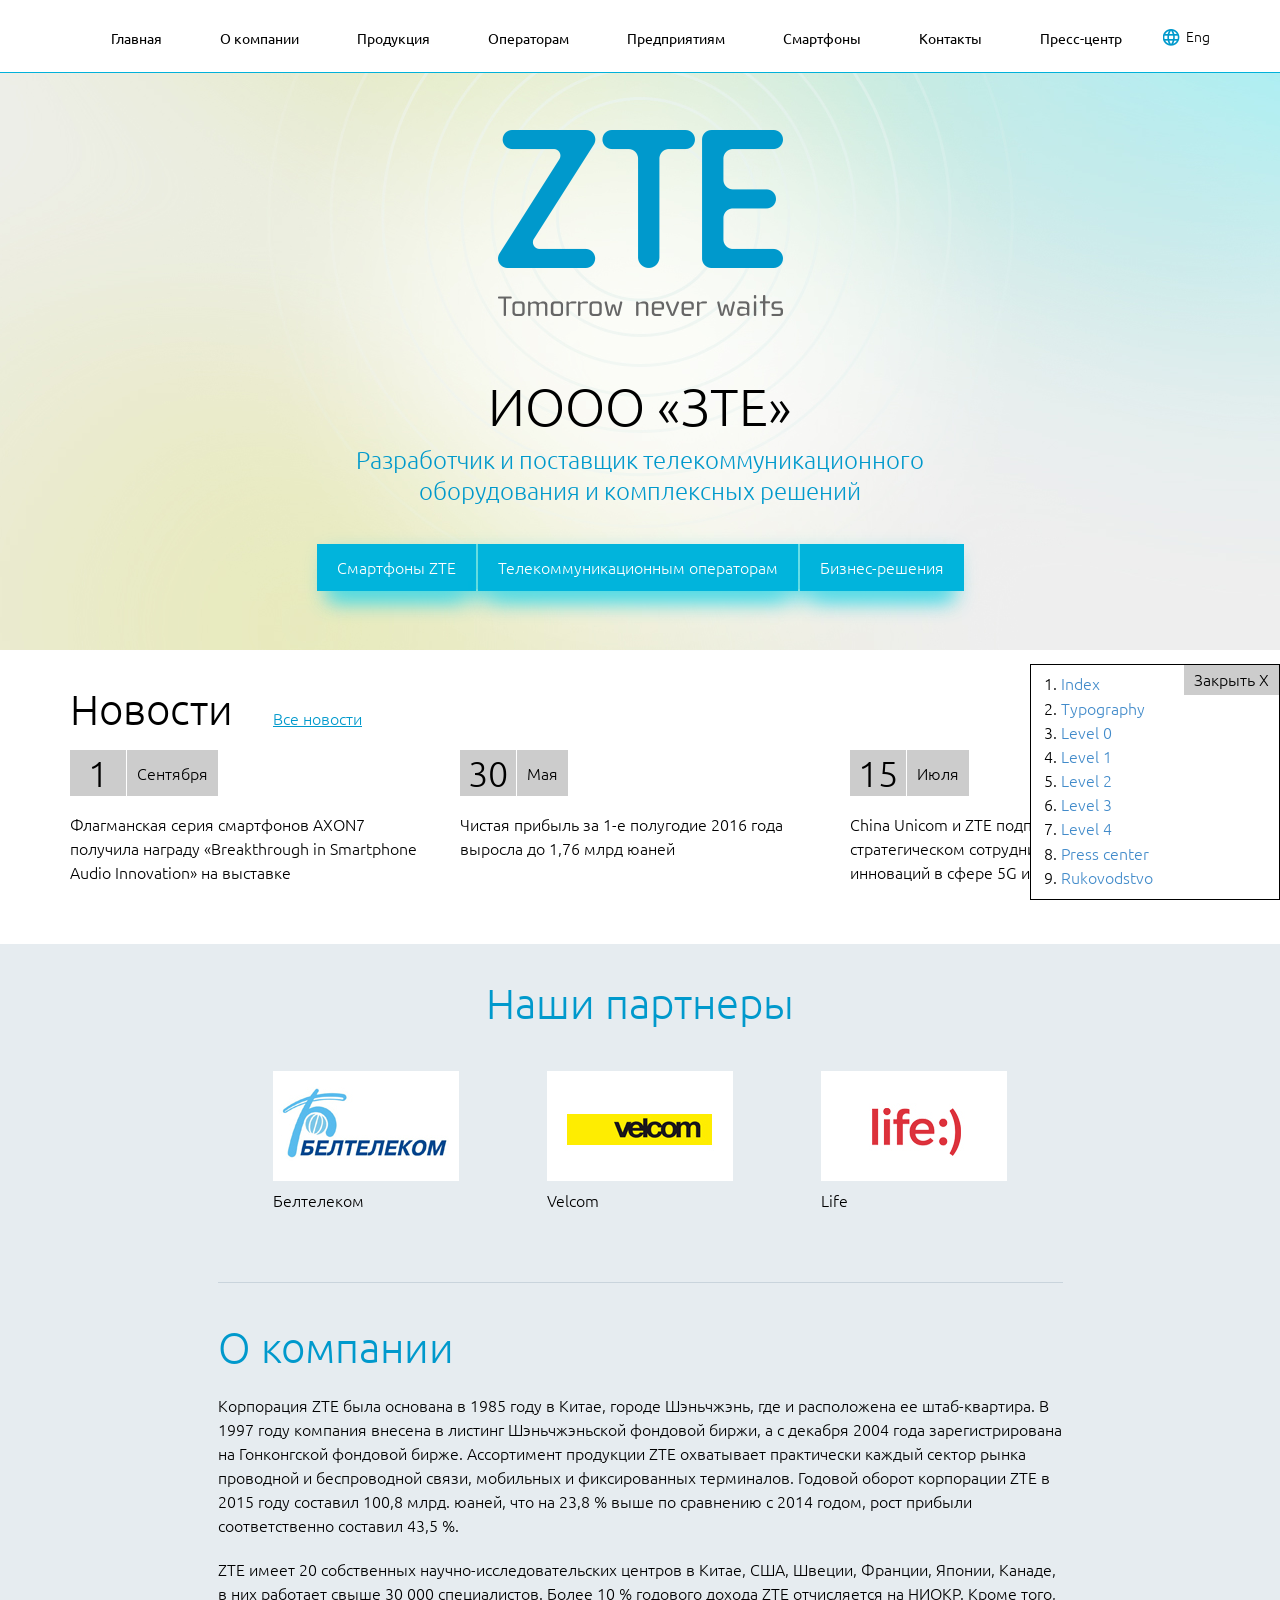
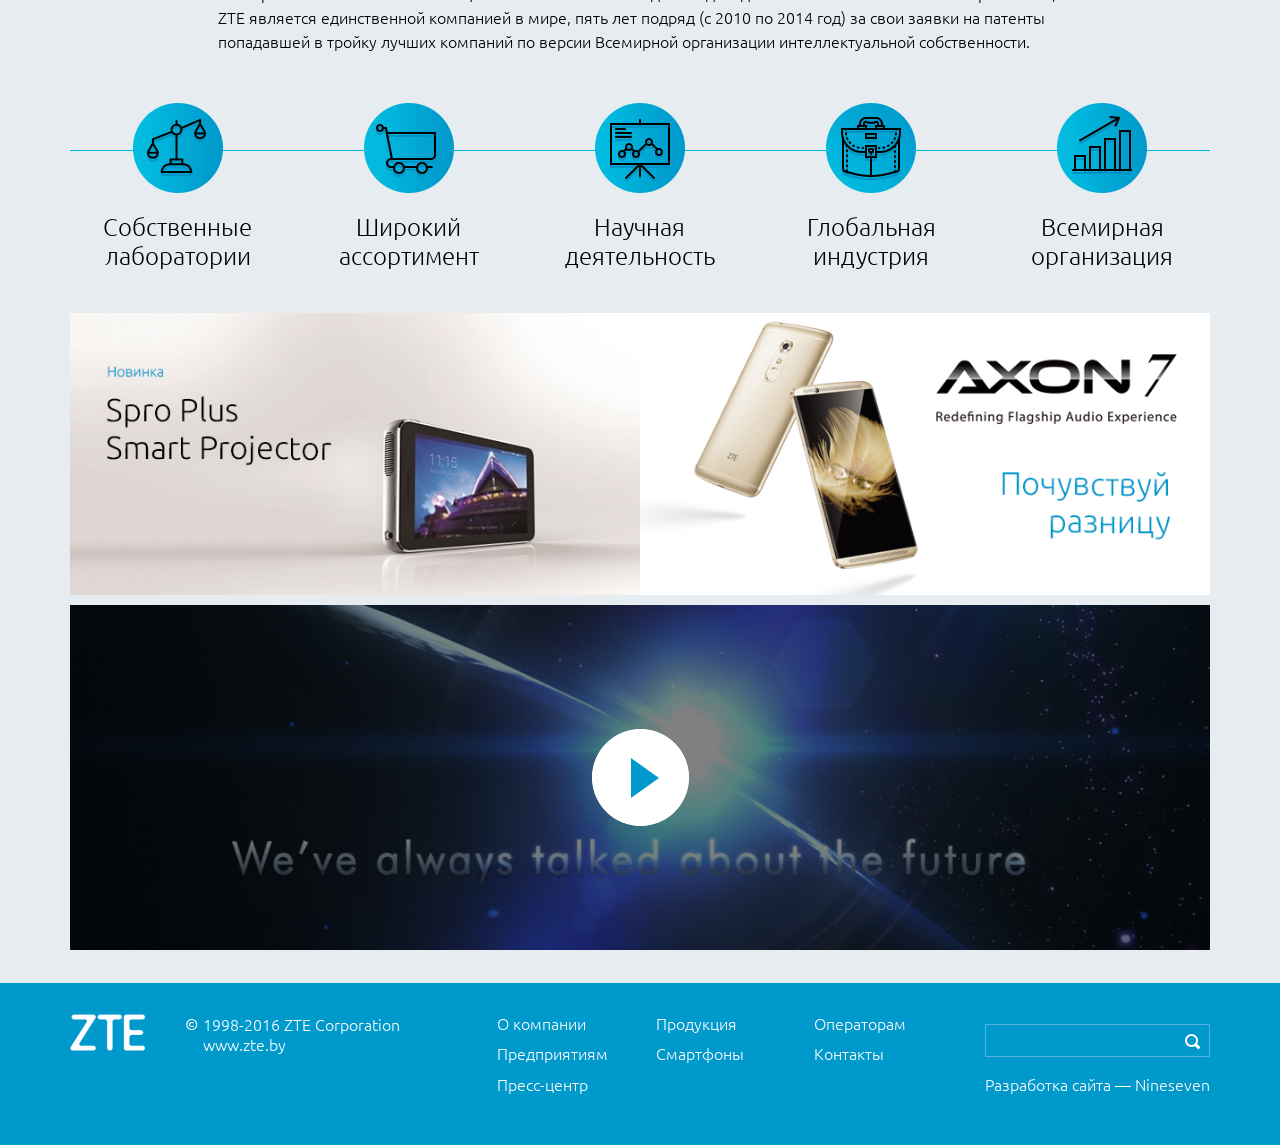
==== commit 1a161ed0: "выбор языка" ====
--- a/index.html
+++ b/index.html
@@ -33,6 +33,7 @@
                 </div>
                 <div class="head__menu">
                     <div class="head__menu-wrap">
+                    	<div class="language"><a href=""><img src="img/them/language.png" alt=""> Eng</a></div>
                         <ul>
                             <li><a href="">Главная</a></li>
                             <li class="li-sub"><a href="" class="lnk-sub">О компании</a>
--- a/css/main.css
+++ b/css/main.css
@@ -550,7 +550,10 @@
 
 .owl-carousel.advantages .owl-item img {width: auto !important; display: inline !important;}
 
-
+.language {float: right; font-size: 14px; height: 30px; line-height: 30px; margin-top: -1px;}
+.language img {margin: -2px 3px 0 0; vertical-align: middle;}
+.language a {color: #000; text-decoration: none;}
+.main .language {margin-top: 21px;}
 
 
 /* ==========================================================================
--- a/css/small-device.css
+++ b/css/small-device.css
@@ -13,7 +13,7 @@
 
 @media (min-width: 992px) {
     .head__menu li {margin-right: 0;}
-    .head__menu li a, .head__menu li span {padding: 0 5px; font-size: 14px;}
+    .head__menu li a, .head__menu li span {padding: 0 2px; font-size: 14px;}
     body .mob-menu-bg, body .menu-btn-close {display: none !important;}
     .head__menu ul {margin: 0 -20px 0 -5px;}
     .lnk-sub:after {top: 13px;}
@@ -30,6 +30,7 @@
     .container {width: 1336px;}
     .head__menu li {margin-right: 18px;}
     .head__menu li a, .head__menu li span {padding: 0 16px;}
+
 }
 
 @media (max-width: 1200px) {
@@ -73,7 +74,7 @@
     .carousel .owl-dots {bottom: 10px;}
     .panel-lite .panel-heading {margin-bottom: 8px;}
     .panel-group .panel {margin-bottom: 5px;}
-    .head__menu-wrap {display: none; position: absolute; top: 0; right: 0; background: #fff; width: 478px; padding: 80px 0 0; z-index: 110; border: 0; text-align: left;}
+    .head__menu-wrap {display: none; position: absolute; top: 0; right: 0; background: #fff; width: 478px; padding: 80px 0 80px; z-index: 110; border: 0; text-align: left;}
     .head__menu-wrap li {display: block; margin: 0; border-bottom: 1px solid #e9eef1;}
     .head__menu-wrap li:last-child {border: 0;}
     .head__menu-wrap li a, .head__menu-wrap li span {display: block; background: none; color: #000; padding: 13px 20px 18px 46px; height: auto; font-size: 24px; font-weight: 300;}
@@ -106,7 +107,9 @@
     .main-baner h1, .main-baner p {display: none;}
     .main .head {position: absolute; left: 0; right: 0; border: 0; z-index: 110;}
     .main .head__menu ul {text-align: left; padding: 0;}
-    .main .head__menu-wrap {padding: 80px 0 0;}
+    .main .head__menu-wrap {padding: 80px 0 80px;}
+    .language {position: absolute; bottom: 0; left: 0; background: #e6ecf0; height: 60px; padding: 0 0 0 48px; width: 100%;}
+    .language a {font-size: 24px; height: 60px; line-height: 60px;}
 
     .head__menu li a.lnk-sub {position: relative; padding-right: 23px;}
     .lnk-sub:after {content: ' '; position: absolute; top: 23px; right: 6px;
@@ -121,6 +124,7 @@
     .advantages__item {font-size: 14px; width: 136px;}
     .advantages__item img {width: 70px;}
     .advantages:before {display: none;}
+    .main .language {margin-top: 0;}
 
 }
 
@@ -217,5 +221,7 @@
     .publication {float: none; padding: 0 0 30px; display: none;}
     .announce__list {padding-right: 0;}
     .owl-carousel__item {text-align: center;}
+    .language {height: 54px;padding: 0 0 0 20px;}
+    .language a {font-size: 18px; line-height: 54px;}
 
 }
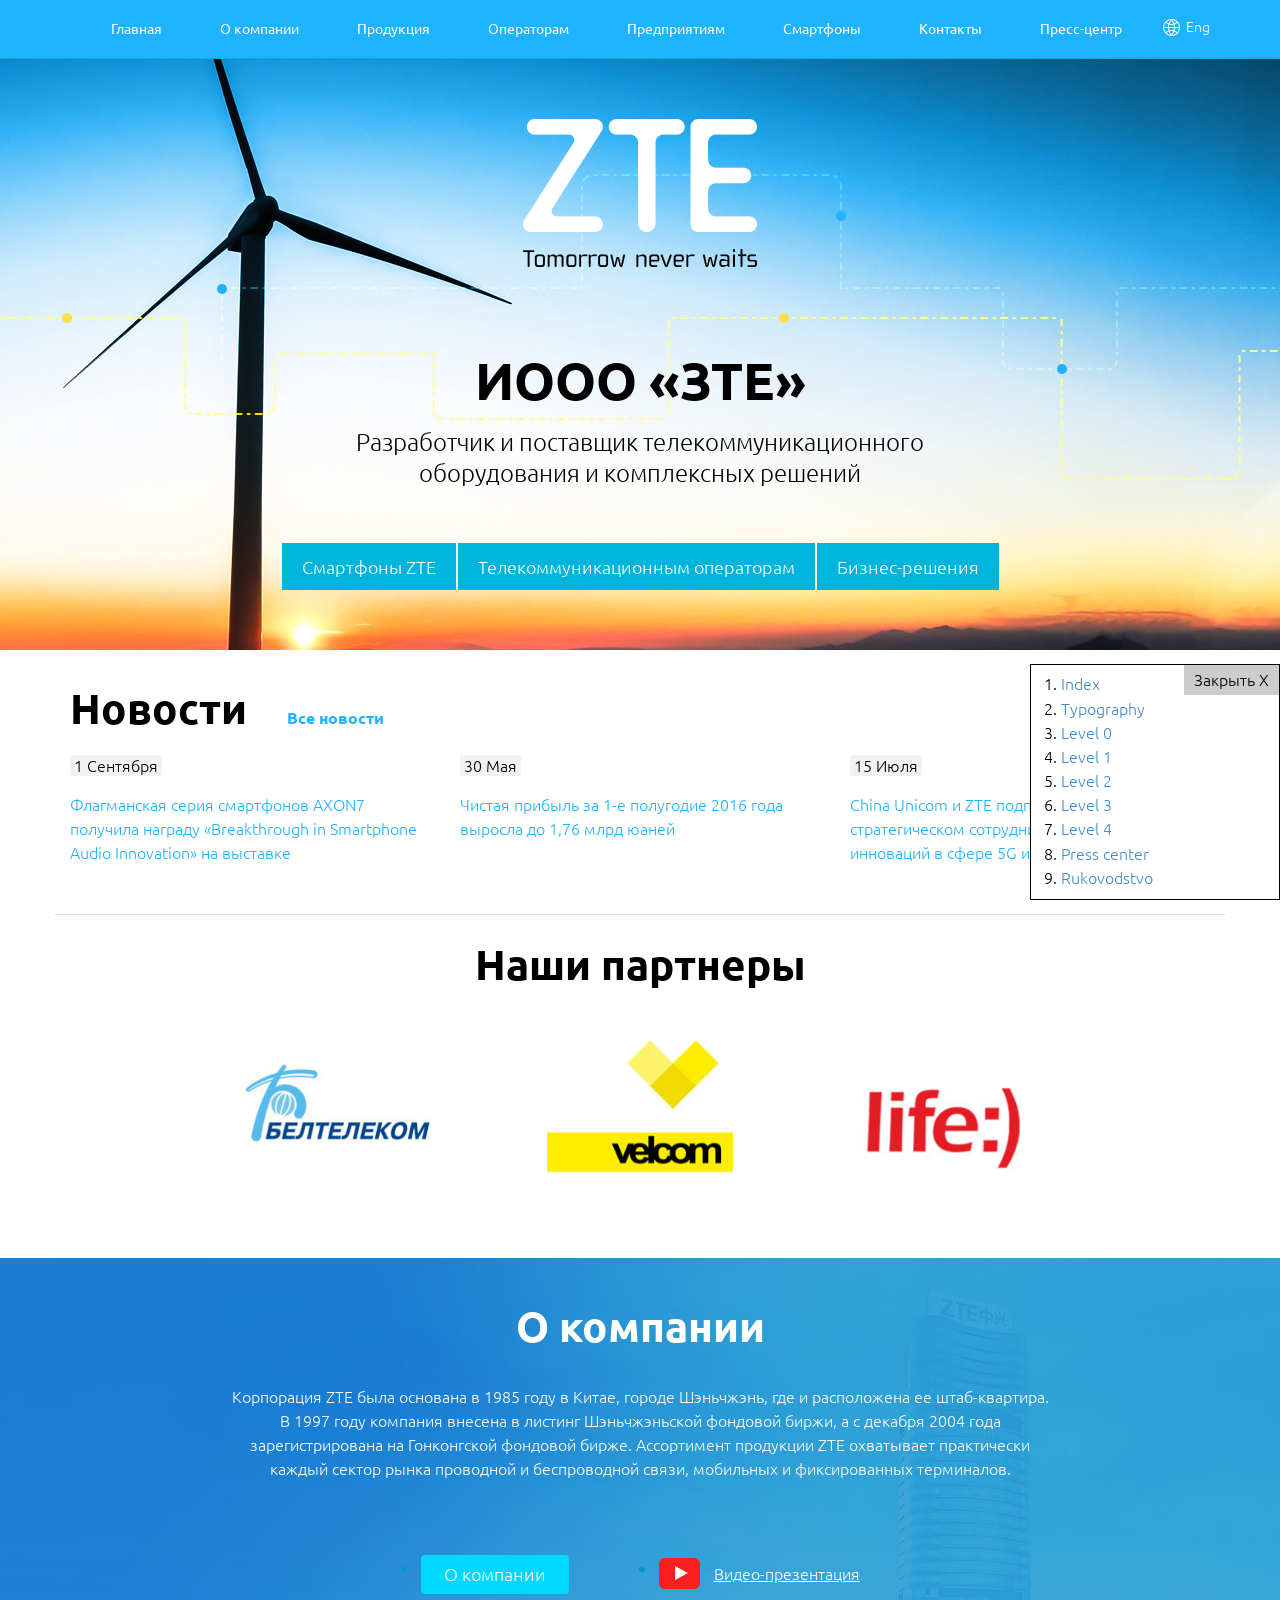
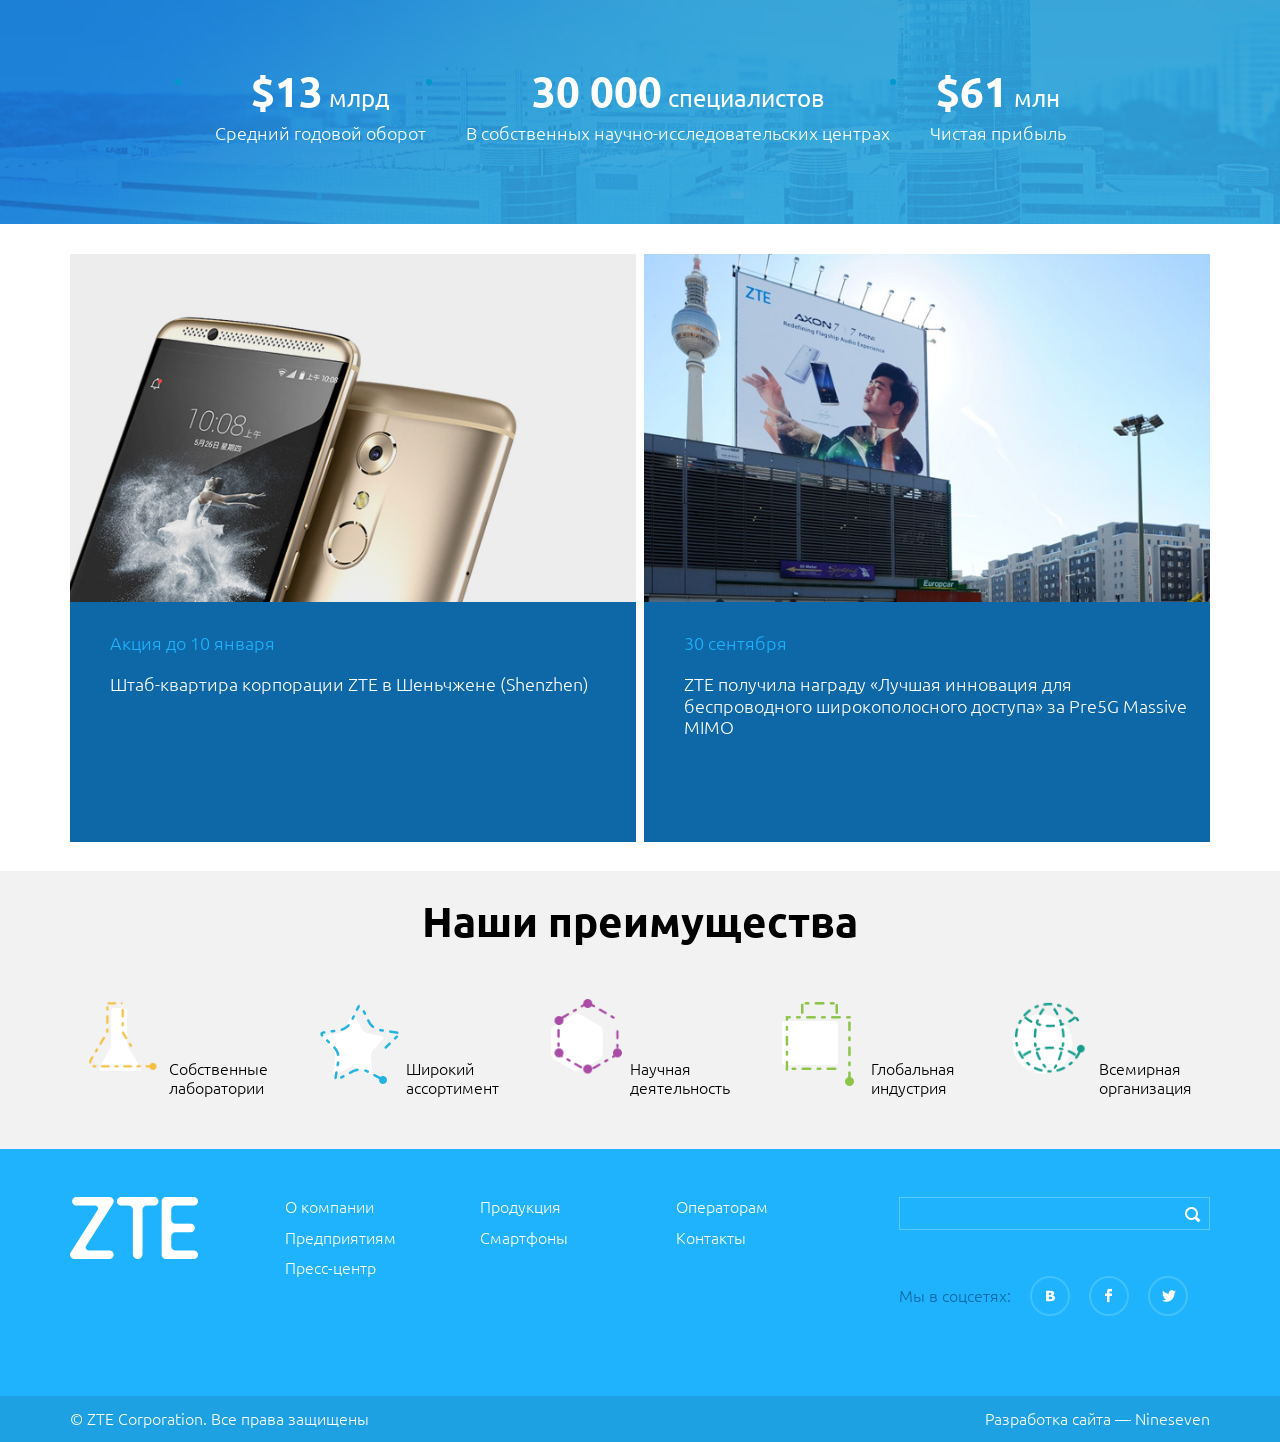
==== commit 1aaadcca: "Рестайлинг главной" ====
--- a/index.html
+++ b/index.html
@@ -35,10 +35,10 @@
                     <div class="head__menu-wrap">
                     	<div class="language"><a href=""><img src="img/them/language.png" alt=""> Eng</a></div>
                         <ul>
-                            <li><a href="">Главная</a></li>
-                            <li class="li-sub"><a href="" class="lnk-sub">О компании</a>
+                            <li><a href="#1">Главная</a></li>
+                            <li class="li-sub"><a href="#2" class="lnk-sub">О компании</a>
                                 <ul>
-                                    <li><a href="">Корпорация ZTE </a></li>
+                                    <li><a href="">Корпорация ZTE</a></li>
                                     <li><a href="">ZTE в Беларуси</a></li>
                                     <li><a href="">Завершенные проекты</a></li>
                                     <li><a href="">Корпоративные отчеты</a></li>
@@ -108,13 +108,13 @@
                             <p>Разработчик и поставщик телекоммуникационного оборудования и комплексных решений</p>
                             <ul class="main-baner__menu">
                                 <li>
-                                    <span class="btn-wrap"><a href="" class="btn btn-min">Смартфоны ZTE</a><span class="btn-shadow"></span></span>
+                                    <span class="btn-wrap"><a href="" class="btn btn-min">Смартфоны ZTE</a></span>
                                 </li>
                                 <li>
-                                    <span class="btn-wrap"><a href="" class="btn btn-min">Телекоммуникационным операторам</a><span class="btn-shadow"></span></span>
+                                    <span class="btn-wrap"><a href="" class="btn btn-min">Телекоммуникационным операторам</a></span>
                                 </li>
                                 <li>
-                                    <span class="btn-wrap"><a href="" class="btn btn-min">Бизнес-решения</a><span class="btn-shadow"></span></span>
+                                    <span class="btn-wrap"><a href="" class="btn btn-min">Бизнес-решения</a></span>
                                 </li>
                             </ul>
                         </div>
@@ -123,90 +123,125 @@
                             <div class="row news">
                                 <div class="col-md-4 col-sm-6">
                                     <div class="news__date">
-                                        <span class="news__date-namber">1</span><span>Сентября</span>
+                                        <span>1 Сентября</span>
                                     </div>
                                     <p><a href="">Флагманская серия смартфонов AXON7 получила награду «Breakthrough in Smartphone Audio Innovation» на выставке</a></p>
                                 </div>
                                 <div class="col-md-4 col-sm-6">
                                     <div class="news__date">
-                                        <span class="news__date-namber">30</span><span>Мая</span>
+                                        <span>30 Мая</span>
                                     </div>
                                     <p><a href="">Чистая прибыль за 1-е полугодие 2016 года выросла до 1,76 млрд юаней</a></p>
                                 </div>
                                 <div class="col-md-4 hidden-sm">
                                     <div class="news__date">
-                                        <span class="news__date-namber">15</span><span>Июля</span>
+                                        <span>15 Июля</span>
                                     </div>
                                     <p><a href="">China Unicom и ZTE подписали соглашение о стратегическом сотрудничестве для совместных инноваций в сфере 5G и IoT</a></p>
                                 </div>
                             </div>
-                        </div>
-                        <div class="main-wrap">
+                            <div class="partners">
+                            <h2>Наши партнеры</h2>
+                            <div class="carousel">
+                                <div class="partners__list owl-carousel">
+                                    <div class="partners__item">
+                                        <div class="partners__img"><img src="img/page/beltelecom.jpg" alt=""></div>
+                                    </div>
+                                    <div class="partners__item">
+                                        <div class="partners__img"><img src="img/page/velcom.jpg" alt=""></div>
+                                    </div>
+                                    <div class="partners__item">
+                                        <div class="partners__img"><img src="img/page/life.jpg" alt=""></div>
+                                    </div>
+                                </div>
+                            </div>
+                        </div>
+                        </div>
+                        <div class="main-wrap about-bg">
                             <div class="container">
-                                <div class="partners">
-                                    <h2>Наши партнеры</h2>
-                                    <div class="carousel">
-                                        <div class="partners__list owl-carousel">
-                                            <div class="partners__item">
-                                                <div class="partners__img"><img src="img/page/beltelecom.jpg" alt=""></div>
-                                                Белтелеком
-                                            </div>
-                                            <div class="partners__item">
-                                                <div class="partners__img"><img src="img/page/velcom.jpg" alt=""></div>
-                                                Velcom
-                                            </div>
-                                            <div class="partners__item">
-                                                <div class="partners__img"><img src="img/page/life.jpg" alt=""></div>
-                                                Life
-                                            </div>
-                                        </div>
-                                    </div>
-                                </div>
                                 <div class="about">
                                     <div class="about__wrap">
                                         <h2>О компании</h2>
-                                        <p>Корпорация ZTE была основана в 1985 году в Китае, городе Шэньчжэнь, где и расположена ее штаб-квартира. В 1997 году компания внесена в листинг Шэньчжэньской фондовой биржи, а с декабря 2004 года зарегистрирована на Гонконгской фондовой бирже. Ассортимент продукции ZTE охватывает практически каждый сектор рынка проводной и беспроводной связи, мобильных и фиксированных терминалов. Годовой оборот корпорации ZTE в 2015 году составил 100,8 млрд. юаней, что на 23,8 % выше по сравнению с 2014 годом, рост прибыли соответственно составил 43,5 %.</p>
-                                        <p>ZTE имеет 20 собственных научно-исследовательских центров в Китае, США, Швеции, Франции, Японии, Канаде, в них работает свыше 30 000 специалистов. Более 10 % годового дохода ZTE отчисляется на НИОКР. Кроме того, ZTE является единственной компанией в мире, пять лет подряд (с 2010 по 2014 год) за свои заявки на патенты попадавшей в тройку лучших компаний по версии Всемирной организации интеллектуальной собственности.</p>
+                                        <p>Корпорация ZTE была основана в 1985 году в Китае, городе Шэньчжэнь, где и расположена ее штаб-квартира. В 1997 году компания внесена в листинг Шэньчжэньской фондовой биржи, а с декабря 2004 года зарегистрирована на Гонконгской фондовой бирже. Ассортимент продукции ZTE охватывает практически каждый сектор рынка проводной и беспроводной связи, мобильных и фиксированных терминалов.</p>
                                     </div>
                                     <div class="visible-xs"><a href="" class="about__open">
                                         <span class="about__open-show">Показать еще</span>
                                         <span class="about__open-hide">Скрыть</span>
                                     </a></div>
                                 </div>
-                                <div class="visible-xs advantages-header">
-                                    <h4>Преимущества</h4>
-                                </div>
+
+                                <ul class="about__lnk">
+                                    <li><a href="" class="btn btn--about">О компании</a></li>
+                                    <li><a href="" class="lnk-video">Видео-презентация</a></li>
+                                </ul>
+                                <ul class="about__list">
+                                    <li>
+                                        <h4><strong>$13</strong> млрд</h4>
+                                        Средний годовой оборот
+                                    </li>
+                                    <li>
+                                        <h4><strong>30 000</strong> специалистов</h4>
+                                        В собственных научно-исследовательских центрах
+                                    </li>
+                                    <li>
+                                        <h4><strong>$61</strong> млн</h4>
+                                        Чистая прибыль
+                                    </li>
+                                </ul>
+                            </div>
+                        </div>
+                        <div class="container">
+                            <div class="main-news">
+                                <div class="main-news__item">
+                                    <a href="">
+                                        <span class="main-news__wrap">
+                                            <span class="main-news__img"><img src="img/page/news-01.jpg" alt=""></span>
+                                            <span class="main-news__footer">
+                                                <span class="main-news__date">Акция до 10 января</span>
+                                                <span class="main-news__txt">Штаб-квартира корпорации ZTE в Шеньчжене (Shenzhen)</span>
+                                            </span>
+                                        </span>
+                                    </a>
+                                </div>
+                                <div class="main-news__item">
+                                    <a href="">
+                                        <span class="main-news__wrap">
+                                            <span class="main-news__img"><img src="img/page/news-02.jpg" alt=""></span>
+                                            <span class="main-news__footer">
+                                                <span class="main-news__date">30 сентября</span>
+                                                <span class="main-news__txt">ZTE получила награду «Лучшая инновация для беспроводного широкополосного доступа» за Pre5G Мassive MIMO</span>
+                                            </span>
+                                        </span>
+                                    </a>
+                                </div>
+                            </div>
+                        </div>
+
+                        <div class="advantages-wrap">
+                            <div class="container">
+                                <h2>Наши преимущества</h2>
                                 <div class="advantages owl-carousel">
                                     <div class="advantages__item">
                                         <div class="advantages__img"><img src="img/them/advantages-lab.png" alt=""></div>
-                                        Собственные лаборатории
+                                        <span>Собственные лаборатории</span>
                                     </div>
                                     <div class="advantages__item">
                                         <div class="advantages__img"><img src="img/them/advantages-range.png" alt=""></div>
-                                        Широкий ассортимент
+                                        <span>Широкий ассортимент</span>
                                     </div>
                                     <div class="advantages__item">
                                         <div class="advantages__img"><img src="img/them/advantages-scientific.png" alt=""></div>
-                                        Научная деятельность
+                                        <span>Научная деятельность</span>
                                     </div>
                                     <div class="advantages__item">
                                         <div class="advantages__img"><img src="img/them/advantages-industry.png" alt=""></div>
-                                        Глобальная индустрия
+                                        <span>Глобальная индустрия</span>
                                     </div>
                                     <div class="advantages__item">
                                         <div class="advantages__img"><img src="img/them/advantages-world.png" alt=""></div>
-                                        Всемирная организация
-                                    </div>
-                                </div>
-                                <div class="row baner-lnk">
-                                    <div class="col-sm-6">
-                                        <a href=""><img src="img/page/spro_plus.jpg" alt=""></a>
-                                    </div>
-                                    <div class="col-sm-6">
-                                        <a href=""><img src="img/page/axon7.jpg" alt=""></a>
-                                    </div>
-                                </div>
-                                <div class="video-open"><img src="img/page/video.jpg" class="video-open_img" alt=""><a href="https://www.youtube.com/embed/f33_T4R5ea4" class="video-open__play various fancybox.iframe"></a></div>
+                                        <span>Всемирная организация</span>
+                                    </div>
+                                </div>
                             </div>
                         </div>
                     </div>
@@ -241,10 +276,6 @@
         <div class="footer">
             <div class="container">
                 <div class="footer__logo"><img src="img/them/footer-logo.png" alt=""></div>
-                <div class="footer__copyright">
-                    <em>© </em>1998-2016 ZTE Corporation<br> 
-                    www.zte.by
-                </div>
                 <div class="footer-right">
                     <div class="footer__search">
                         <form action="#" method="post">
@@ -252,8 +283,16 @@
                             <input type="submit">
                         </form>
                     </div>
-                    <div class="develop">Разработка сайта — <a href="http://nineseven.by/" target="_blank">Nineseven</a></div>
-                </div>
+                    <div class="footer__soc">
+                        <span>Мы в соцсетях:</span>
+                        <ul>
+                            <li><a href=""><img src="img/them/vk.png" alt=""></a></li>
+                            <li><a href=""><img src="img/them/fb.png" alt=""></a></li>
+                            <li><a href=""><img src="img/them/tw.png" alt=""></a></li>
+                        </ul>
+                    </div>
+                </div>
+
                 <div class="footer__menu">
                     <ul>
                         <li><a href="">О компании</a></li>
@@ -266,6 +305,12 @@
                     </ul>
                 </div>
             </div>
+            <div class="footer-bottom">
+                <div class="container">
+                    <div class="footer-bottom__develop">Разработка сайта — <a href="http://nineseven.by/" target="_blank">Nineseven</a></div>
+                    <div class="footer-bottom__copyright">© ZTE Corporation. Все права защищены</div>
+                </div>
+            </div>
         </div>
         <div class="mob-menu-bg"></div><!-- END FOOTER -->
 
--- a/css/main.css
+++ b/css/main.css
@@ -209,6 +209,16 @@
     -moz-box-shadow:    none;
     box-shadow:         none;}
 
+body .btn--about {background: #00d8ff; font-size: 18px; height: 39px; line-height: 38px; padding: 0 23px;
+    -webkit-border-radius: 4px;
+    -moz-border-radius: 4px;
+    border-radius: 4px;}
+body .btn--about:hover {background: #00c8ef;}
+body .btn--about:active {background: #00aed4;}
+body .lnk-video {position: relative; margin-left: 55px; top: 6px; color: #fff !important;}
+body .lnk-video:before {content: ' '; position: absolute; top: -4px; left: -55px; width: 41px; height: 31px; background: url(../img/them/ico-play.png) 0 0 no-repeat;}
+
+
 .file {font-size: 24px; margin: 0 0 20px;}
 .file span {color: #a3a3a3;}
 
@@ -230,6 +240,7 @@
     -webkit-transition: all 0.2s ease;
     -o-transition: all 0.2s ease;
     transition: all 0.2s ease;}
+.main .head__menu li a, .main .head__menu li span {color: #fff;}
 .no-touch .head__menu li a:hover, .head__menu li span {background: #0099cc; color: #fff;}
 
 
@@ -416,24 +427,39 @@
 .owl-carousel-min .owl-next {right: 0;}
 
 .footer-padding {clear: both; height: 161px;}
-.footer {position: absolute;left: 0;width: 100%;bottom: 0;background: #0099cc;padding: 31px 0 30px;}
+.footer {position: absolute;left: 0;width: 100%;bottom: 0;background: #1eb3fc;padding: 48px 0 0;}
 .footer__logo {float: left;margin: 0 58px 0 0;}
 .footer__copyright {float: left; position: relative; color: #fff; line-height: 20px;}
 .footer__copyright em {position: absolute;right: 100%;margin-right: 6px;}
-.footer-right {float: right;padding: 10px 0 0;}
-.footer__search {margin: 0 0 18px;position: relative;}
-.footer__search input[type='text'] {border: 1px solid #52b2e0; width: 225px; height: 33px; background: none; padding: 0 27px 0 15px; outline: none !important;
+.footer-right {float: right;padding: 0 0 0;width: 311px;}
+.footer__search {margin: 0 0 46px;position: relative;}
+.footer__search input[type='text'] {border: 1px solid #5dcaff; width: 100%; height: 33px; background: none; padding: 0 27px 0 15px; outline: none !important;
     font: 300 normal 16px 'Ubuntu', sans-serif; color: #fff;}
 .footer__search input[type='submit'] {position: absolute; top: 1px; right: 1px; width: 30px; height: 31px; font-size: 0; background: url(../img/them/btn-search.png) 0 0 no-repeat; border: 0;}
-.develop {color: #fff; }
-.develop a {text-decoration: none; color: #fff;}
-.no-touch .develop a:hover {text-decoration: underline;}
-.footer__menu {margin: 0 237px 0 427px;display: block;font-size: 0;}
+
+.footer-bottom__develop {float: right;}
+.footer-bottom__develop a {text-decoration: none;  color: #fff;}
+.footer-bottom__develop a:hover {text-decoration: underline;}
+.footer__menu {margin: 0 339px 0 215px;display: block;font-size: 0;}
 .footer__menu ul {padding: 0; display: block; vertical-align: top; }
 .footer__menu li {margin: 0 0 11px; list-style: none; display: inline-block; width: 33.33%; vertical-align: top; font-size: 16px;}
 .footer__menu li:before {display: none;}
 .footer__menu li a {text-decoration: none; color: #fff;}
 .no-touch .footer__menu li a:hover {text-decoration: underline;}
+.footer__soc {padding-bottom: 50px;}
+.footer__soc span {display: inline-block; vertical-align: top; color: #0e68a8; font-size: 16px; padding-top: 10px;}
+.footer__soc ul {padding: 0; margin: 0; display: inline-block; vertical-align: top;}
+.footer__soc ul li {display: inline-block; vertical-align: top; margin: 0 0 0 15px;}
+.footer__soc ul li a {display: block; width: 40px; height: 40px; border: 2px solid #42c1ff;
+    -webkit-border-radius: 50%;
+    -moz-border-radius: 50%;
+    border-radius: 50%;
+    -webkit-transition: all 0.2s ease;
+    -o-transition: all 0.2s ease;
+    transition: all 0.2s ease;}
+.footer__soc ul li a:hover {border-color: #fff;}
+.footer-bottom {clear: both; background: #1da1e2; margin: 30px 0 0; padding: 13px 0 13px; font-size: 16px; color: #fff; font-size: 16px;}
+.footer-bottom__copyright {float: left;}
 
 .menu-btn {display: none; position: absolute; top: 32px; right: 15px; width: 35px; height: 23px; border-top: 5px solid #0099cc; border-bottom: 5px solid #0099cc;}
 .menu-btn:before {position: absolute; content: ' '; top: 4px; left: 0; right: 0; border-top: 5px solid #0099cc;}
@@ -443,49 +469,71 @@
 .main-baner {border-top: 1px solid #01b1da;position: relative;text-align: center;overflow: hidden;margin: 0 0 35px;}
 .main-baner__bg {position: absolute; top: 0; width: 1500px; height: 577px; left: 50%; margin-left: -750px; z-index: -1;}
 
-.main-baner__img {padding: 57px 0 62px;}
-.main-baner h1 {margin: 0 0 9px;}
-.main-baner p {font-size: 24px;color: #0099cc;margin: 0 auto 37px;display: block;max-width: 590px;line-height: 1.3;}
+.main-baner__img {padding: 60px 0 85px;}
+.main-baner h1 {margin: 0 0 17px;font-weight: bold;}
+.main-baner p {font-size: 24px;color: #000;margin: 0 auto 54px;display: block;max-width: 590px;line-height: 1.3;}
 .workarea .main-baner__menu {display: inline-block; padding: 0; margin: 0 0 60px; font-size: 0; position: relative;}
-.workarea .main-baner__menu:before {position: absolute; content: ' '; z-index: 1; left: 10px; right: 10px; bottom: 2px; height: 45px; background: rgba(58, 215, 230, 0.75);
-    -webkit-box-shadow: 0px 10px 20px rgba(58, 215, 230, 0.75);
-    -moz-box-shadow: 0px 10px 20px rgba(58, 215, 230, 0.75);
-    box-shadow: 0px 10px 20px rgba(58, 215, 230, 0.75);}
-.workarea .main-baner__menu li {margin-bottom: 0; display: inline-block; font-size: 16px; position: relative; z-index: 2;}
+
+.workarea .main-baner__menu li {margin-bottom: 0;display: inline-block;font-size: 18px;position: relative;z-index: 2;}
 .workarea .main-baner__menu li:before {display: none;}
-.workarea .main-baner__menu li a {display: block;margin: 0 1px;height: 47px;line-height: 47px;text-decoration: none;padding: 0 20px;background: #01b4dc;color: #fff;}
+.workarea .main-baner__menu li a {display: block;margin: 0 1px;height: 47px;line-height: 47px;text-decoration: none;padding: 0 20px;background: #01b4dc;color: #fff;font-size: 18px;}
 .workarea .main-baner__menu li a:hover {color: #fff; background: #0089b6;}
 
-.main .head {margin-bottom: 8px;}
+.main .head {margin-bottom: 0; background: #1eb3fc;}
 .main .head__logo-img {display: none;}
 .main .head__menu-wrap {border: 0; padding: 0;}
 .main .head__menu {margin: 0;}
-.main .head__menu ul {text-align: center;padding-top: 24px;margin: 0;}
+.main .head__menu ul {text-align: center;padding-top: 14px;margin: 0;padding-bottom: 4px;}
 .main .head__menu ul li {margin: 0px 14px 10px;}
 .main .head__menu {padding: 0;}
-.lnk-all {font-size: 16px; margin-left: 30px;}
+.main h2 {font-weight: bold;margin-bottom: 24px;}
+h2 .lnk-all {font-size: 16px; margin-left: 30px; color: #1eb3fc; text-decoration: none;}
 .announce__list {padding-right: 20px;}
 
-.news {margin-bottom: 40px;}
+.news {margin-bottom: 26px;padding-bottom: 30px;border-bottom: 1px solid #e0e0e0;}
 .news__date {margin: 0 0 16px;font-size: 0;}
-.news__date span {background: #ccc; display: inline-block; height: 46px; line-height: 46px; vertical-align: top; margin-right: 1px; font-size: 16px; padding: 0 10px;}
-.news__date span.news__date-namber {width: 56px; text-align: center; padding: 0; font-size: 36px;}
-.news p a {text-decoration: none;color: #000;}
+.news__date span {background: #f2f2f2; display: inline-block; height: 21px; line-height: 21px; vertical-align: top; font-size: 16px; padding: 0 4px;
+    -webkit-border-radius: 3px;
+    -moz-border-radius: 3px;
+    border-radius: 3px;}
+.news p a {text-decoration: none;color: #1eb3fc;}
 .news p a:hover {color: #0099cc;}
 
-.main-wrap {background: #e6ecf0;padding: 36px 0 20px;}
-.partners {max-width: 845px; margin: 0 auto;}
-.partners h2 {color: #0099cc;text-align: center;margin: 0 0 45px;}
+.main-wrap {padding: 0px 0 43px;}
+.partners {max-width: 930px;margin: 0 auto;}
+.partners h2 {text-align: center;margin: 0 0 53px;font-weight: 700;}
 .partners__list {text-align: center; margin: 0 0 72px;}
 .partners__item {display: inline-block; margin: 0 12px; width: 186px; text-align: left;}
 .partners__img {margin-bottom: 10px;}
-.about {border-top: 1px solid #c9d4dc;padding: 41px 0 20px;max-width: 845px;margin: 0 auto;}
-.about h2 {font-size: 42px;margin: 0 0 23px;color: #0099cc;}
+.about {padding: 45px 0 55px;max-width: 830px;margin: 0 auto;color: #fff;text-align: center;}
+.about h2 {font-size: 42px;margin: 0 0 35px;font-weight: bold;}
+.about-bg {background: #1b7ed4 url(../img/them/about-bg.jpg) 100% 0 no-repeat; margin: 0 0 30px;}
+body .about__lnk {padding: 0; margin: 0 0 74px; color: #fff; text-align: center;}
+body .about__lnk li {display: inline-block; vertical-align: top; margin: 0 43px;}
+body .about__list {padding: 0; margin: 0 0 20px; font-size: 0; text-align: center; color: #fff;}
+body .about__list li {list-style: none; display: inline-block;  padding: 0 20px; font-size: 18px;}
+.about__list li h4 {font-size: 24px; font-weight: 400; margin: 0 0 5px;}
+.about__list li h4 strong {font-size: 42px;}
+.main-news {margin: 0 -4px 16px; font-size: 0;}
+.main-news__item {display: inline-block; width: 50%; font-size: 18px; padding: 0 4px 8px; vertical-align: top;}
+.main-news__item a {text-decoration: none; color: #fff;}
+.main-news__img {background: #0e68a8; display: block;}
+.main-news__img img {vertical-align: top; width: 100%;
+    -webkit-transition: all 0.2s ease;
+    -o-transition: all 0.2s ease;
+    transition: all 0.2s ease;}
+.main-news__item a:hover img {opacity: 0.7;}
+.main-news__footer {display: block; background: #0e68a8; padding: 30px 20px 10px 40px; min-height: 240px;}
+.main-news__date {display: block;margin: 0 0 19px;color: #1eb3fc;}
+.ain-news__txt {color: #fff;}
 
 .advantages {position: relative;text-align: center;margin: 10px 0 43px; display: block;}
-.advantages:before {position: absolute; content: ' '; top: 47px; left: 0; right: 0; border-top: 1px solid #01b6dd; z-index: 0;}
-.advantages__item {display: inline-block;width: 210px;padding: 0 15px;vertical-align: top;text-align: center;font-size: 24px;position: relative;z-index: 2;line-height: 1.2;}
-.advantages__img {margin: 0 0 19px;}
+.advantages__item {display: inline-block;width: 210px;padding: 0 15px;vertical-align: top;text-align: left;font-size: 16px;position: relative;z-index: 2;line-height: 1.2;}
+.advantages__item span {display: table-cell; padding-top: 60px; vertical-align: top;}
+.advantages__img {margin: 0 0 19px; display: table-cell; vertical-align: top; width: 90px;}
+.advantages-wrap {background: #f2f2f2;padding: 27px 0 10px;margin-top: 5px;}
+.advantages-wrap h2 {text-align: center;font-weight: bold;margin-bottom: 54px;}
+.advantages-wrap h2 span {font-size: 42px;}
 
 .baner-lnk {margin: 0 0 10px;}
 .baner-lnk > div {padding: 0;}
@@ -552,8 +600,10 @@
 
 .language {float: right; font-size: 14px; height: 30px; line-height: 30px; margin-top: -1px;}
 .language img {margin: -2px 3px 0 0; vertical-align: middle;}
-.language a {color: #000; text-decoration: none;}
-.main .language {margin-top: 21px;}
+.language a {color: #fff; text-decoration: none;}
+.main .language {margin-top: 11px;}
+
+
 
 
 /* ==========================================================================
--- a/css/small-device.css
+++ b/css/small-device.css
@@ -41,6 +41,12 @@
     .publication {margin: 0; padding-left: 20px;}
     .announce__list {overflow: hidden;}
     .footer__menu li {width: 50%;}
+    body .about__list li {width: 33.33%;}
+    .advantages__img {display: block;}
+    .advantages__item span {display: block; padding: 0; text-align: center;}
+    .footer__soc {padding: 0;}
+
+
 
 }
 
@@ -105,7 +111,6 @@
     .workarea .main-baner__menu li {display: block; margin: 0 0 17px;}
     .workarea .main-baner__menu:before {display: none;}
     .main-baner h1, .main-baner p {display: none;}
-    .main .head {position: absolute; left: 0; right: 0; border: 0; z-index: 110;}
     .main .head__menu ul {text-align: left; padding: 0;}
     .main .head__menu-wrap {padding: 80px 0 80px;}
     .language {position: absolute; bottom: 0; left: 0; background: #e6ecf0; height: 60px; padding: 0 0 0 48px; width: 100%;}
@@ -125,6 +130,7 @@
     .advantages__item img {width: 70px;}
     .advantages:before {display: none;}
     .main .language {margin-top: 0;}
+    
 
 }
 
@@ -168,7 +174,7 @@
     .workarea .main-baner__menu:before {display: none;}
     .main-baner p {display: none;}
     .main-baner__img img {height: 68px;}
-    .main .head__menu-wrap {padding: 40px 0 0;}
+    .main .head__menu-wrap {padding: 40px 0 60px;}
     .workarea .main-baner__menu li a {height: 25px; line-height: 23px; font-size: 14px; padding: 0 6px;}
     .main-baner__img {padding: 45px 0 27px;}
     .main-baner__bg {width: 1000px; margin-left: -500px;}
@@ -201,7 +207,7 @@
     .video-open__play:after {display: none;}
     .video-open__play {margin: -17px 0 0 -17px;}
     .footer__search {width: auto;}
-    .footer-right {float: none; padding: 30px 0 0; clear: both;}
+    .footer-right {float: none; padding: 30px 0 0; clear: both; width: 100%;}
     .develop {text-align: left;}
     .footer__copyright {float: right; font-size: 14px;}
     .advantages-header {color: #0099cc;}
@@ -223,5 +229,17 @@
     .owl-carousel__item {text-align: center;}
     .language {height: 54px;padding: 0 0 0 20px;}
     .language a {font-size: 18px; line-height: 54px;}
+    .main-news__item {font-size: 16px;}
+    .advantages__img {width: auto; text-align: center;}
+    .main-news__item {width: 100%;}
+    .main-news__footer {padding: 10px 10px 20px 15px; height: auto; min-height: 20px;}
+    body .about__list li {width: 100%; margin-bottom: 10px;}
+    .about-bg {padding-bottom: 10px; background: #30a3d6 url(../img/them/about-bg.jpg) 100% 100% no-repeat;}
+    .about__wrap:before {display: none;}
+    .about .about__open {color: #fff !important; text-decoration: underline !important; position: relative; top: 10px;}
+    body .about__lnk {margin-bottom: 30px;}
+    body .about__lnk li {margin-bottom: 10px;}
+    .footer-bottom {font-size: 14px;}
+    .footer-bottom__develop {float: none; margin-bottom: 7px;}
 
 }
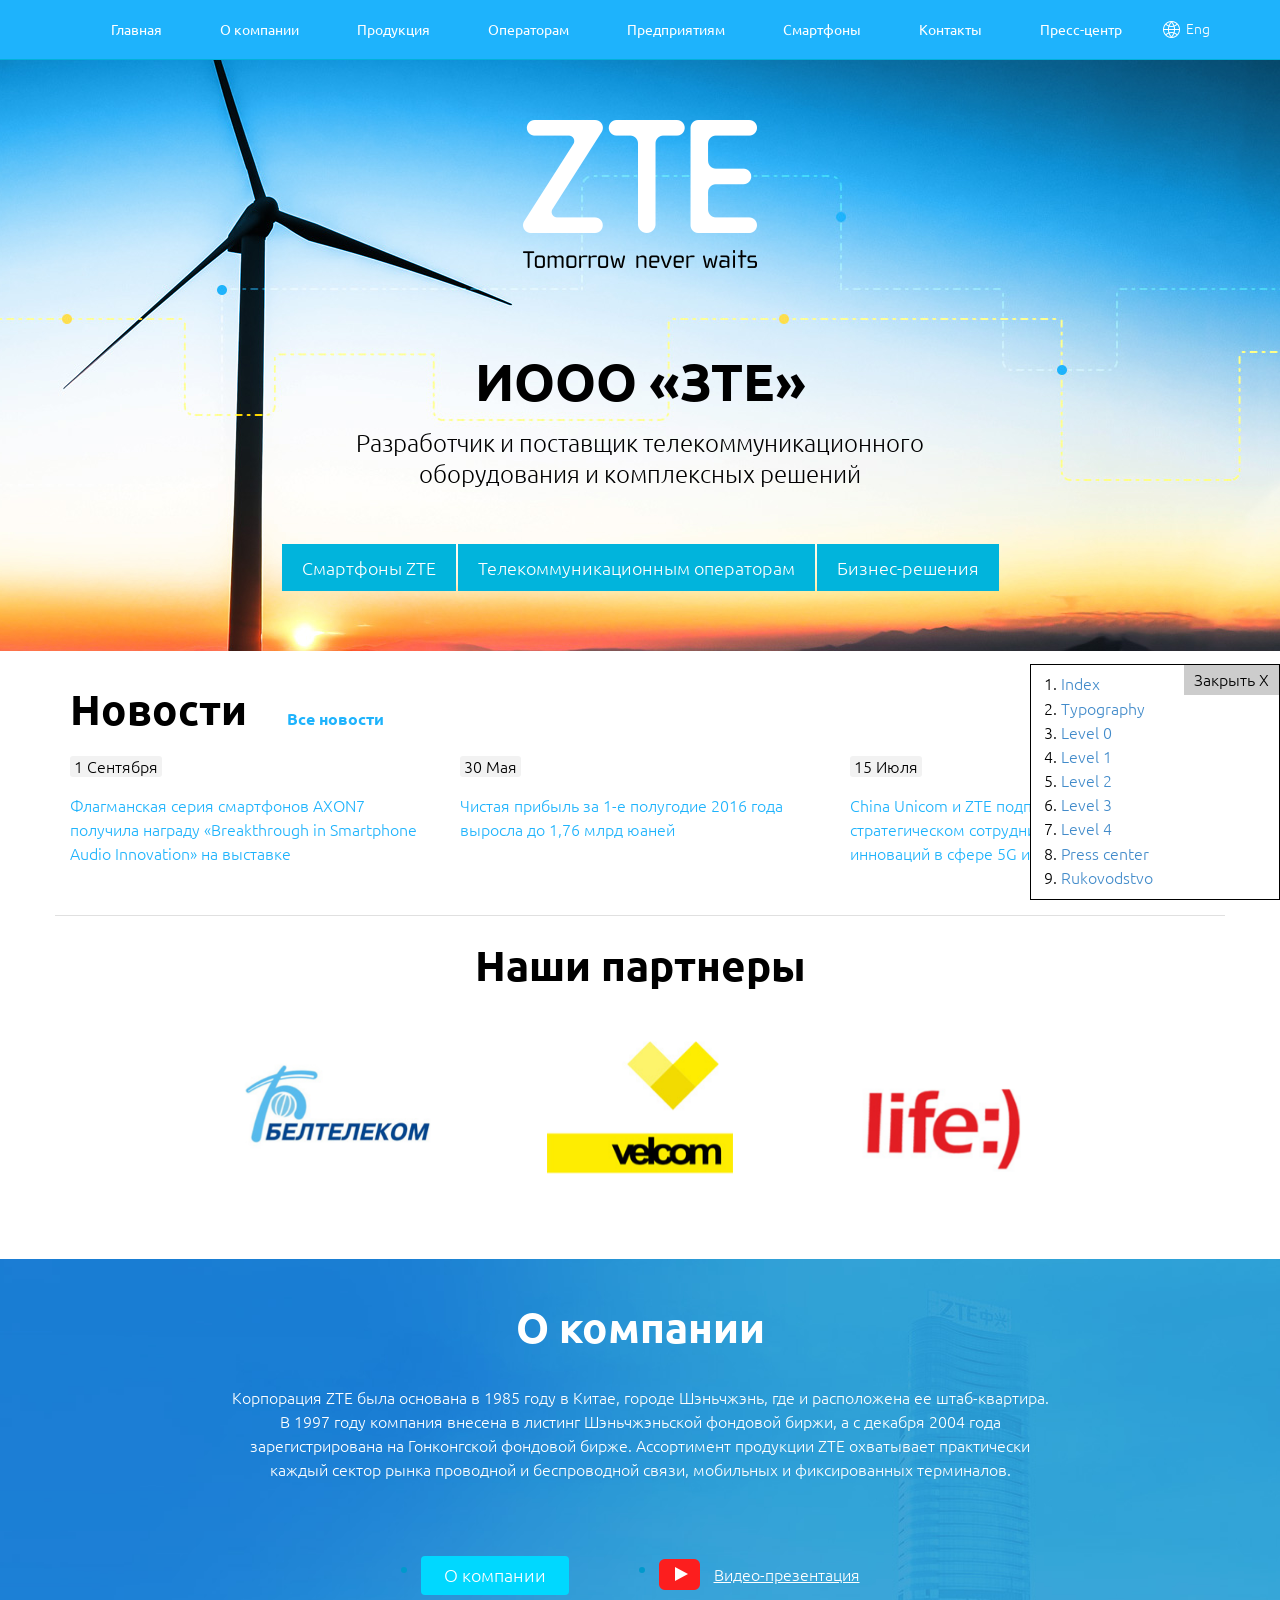
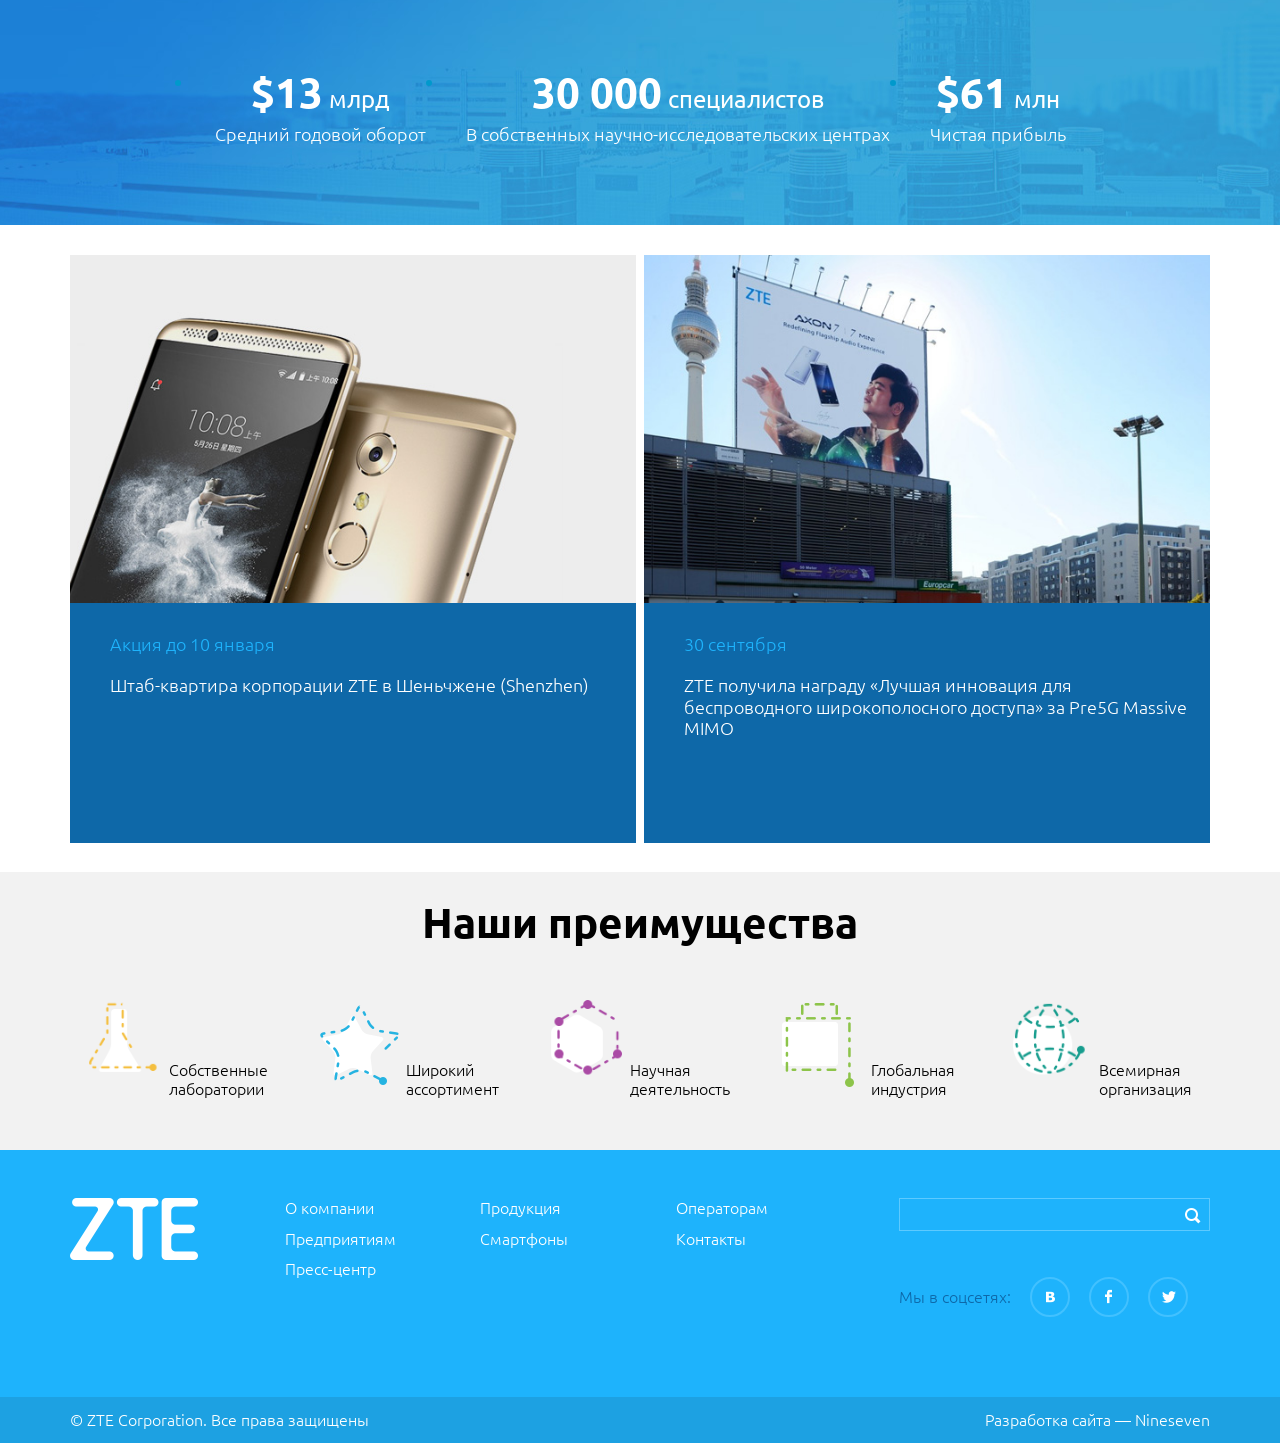
==== commit ef8d509d: "редизайн внутреней" ====
--- a/index.html
+++ b/index.html
@@ -216,56 +216,34 @@
                                 </div>
                             </div>
                         </div>
-
-                        <div class="advantages-wrap">
-                            <div class="container">
-                                <h2>Наши преимущества</h2>
-                                <div class="advantages owl-carousel">
-                                    <div class="advantages__item">
-                                        <div class="advantages__img"><img src="img/them/advantages-lab.png" alt=""></div>
-                                        <span>Собственные лаборатории</span>
-                                    </div>
-                                    <div class="advantages__item">
-                                        <div class="advantages__img"><img src="img/them/advantages-range.png" alt=""></div>
-                                        <span>Широкий ассортимент</span>
-                                    </div>
-                                    <div class="advantages__item">
-                                        <div class="advantages__img"><img src="img/them/advantages-scientific.png" alt=""></div>
-                                        <span>Научная деятельность</span>
-                                    </div>
-                                    <div class="advantages__item">
-                                        <div class="advantages__img"><img src="img/them/advantages-industry.png" alt=""></div>
-                                        <span>Глобальная индустрия</span>
-                                    </div>
-                                    <div class="advantages__item">
-                                        <div class="advantages__img"><img src="img/them/advantages-world.png" alt=""></div>
-                                        <span>Всемирная организация</span>
-                                    </div>
-                                </div>
-                            </div>
-                        </div>
-                    </div>
-                </div>
-                <div class="advantages advantages-inner owl-carousel">
-                    <div class="advantages__item">
-                        <div class="advantages__img"><img src="img/them/advantages-lab.png" alt=""></div>
-                        Собственные лаборатории
-                    </div>
-                    <div class="advantages__item">
-                        <div class="advantages__img"><img src="img/them/advantages-range.png" alt=""></div>
-                        Широкий ассортимент
-                    </div>
-                    <div class="advantages__item">
-                        <div class="advantages__img"><img src="img/them/advantages-scientific.png" alt=""></div>
-                        Научная деятельность
-                    </div>
-                    <div class="advantages__item">
-                        <div class="advantages__img"><img src="img/them/advantages-industry.png" alt=""></div>
-                        Глобальная индустрия
-                    </div>
-                    <div class="advantages__item">
-                        <div class="advantages__img"><img src="img/them/advantages-world.png" alt=""></div>
-                        Всемирная организация
+                    </div>
+                </div>
+            </div>
+
+            <div class="advantages-wrap">
+                <div class="container">
+                    <h2>Наши преимущества</h2>
+                    <div class="advantages owl-carousel">
+                        <div class="advantages__item">
+                            <div class="advantages__img"><img src="img/them/advantages-lab.png" alt=""></div>
+                            <span>Собственные лаборатории</span>
+                        </div>
+                        <div class="advantages__item">
+                            <div class="advantages__img"><img src="img/them/advantages-range.png" alt=""></div>
+                            <span>Широкий ассортимент</span>
+                        </div>
+                        <div class="advantages__item">
+                            <div class="advantages__img"><img src="img/them/advantages-scientific.png" alt=""></div>
+                            <span>Научная деятельность</span>
+                        </div>
+                        <div class="advantages__item">
+                            <div class="advantages__img"><img src="img/them/advantages-industry.png" alt=""></div>
+                            <span>Глобальная индустрия</span>
+                        </div>
+                        <div class="advantages__item">
+                            <div class="advantages__img"><img src="img/them/advantages-world.png" alt=""></div>
+                            <span>Всемирная организация</span>
+                        </div>
                     </div>
                 </div>
             </div>
--- a/css/main.css
+++ b/css/main.css
@@ -104,10 +104,10 @@
     -o-transition: all 0.2s ease;
     transition: all 0.2s ease;}
 .workarea a:hover {text-decoration: none; color: #0099cc; }
-.workarea h1 {font-size: 52px;margin: 0 0 30px;font-weight: 300;}
-.workarea h2 {font-size: 42px;margin: 0 0 18px;font-weight: 300;}
-.workarea h3 {font-size: 36px;margin: 0 0 18px;font-weight: 300;}
-.workarea h4 {font-size: 24px;margin: 0 0 6px;font-weight: 300;}
+.workarea h1 {font-size: 52px;margin: 0 0 30px;font-weight: 700;}
+.workarea h2 {font-size: 42px;margin: 0 0 18px;font-weight: 700;}
+.workarea h3 {font-size: 36px;margin: 0 0 18px;font-weight: 700;}
+.workarea h4 {font-size: 24px;margin: 0 0 6px;font-weight: 700;}
 .workarea h1 big, .workarea h2 big, .workarea h3 big, .workarea h4 big,
 .workarea h1 small, .workarea h2 small, .workarea h3 small, .workarea h4 small,
 .workarea h1 span, .workarea h2 span, .workarea h3 span, .workarea h4 span {color: #cdd1d7;}
@@ -227,21 +227,20 @@
 body .video iframe {border: 0;}
 body .signature {color: #8d8d8d;margin-top: 7px;}
 
-.head {margin: 0 0 25px;}
-.head__logo {float: left; padding: 20px 0 0;}
-.head__logo-img {width: 108px; height: 72px; background: url(../img/them/logo.png) 0 0 no-repeat; display: inline-block;}
-.head__menu {padding: 0;margin: 0 0 0 216px;padding: 29px 0 3px;position: relative;z-index: 10;}
+.head {margin: 0; background: #1eb3fc;}
+.head__logo {float: left; padding: 10px 0 0;}
+.head__logo-img {width: 78px; height: 38px; background: url(../img/them/logo.png) 0 0 no-repeat; display: inline-block;}
+.head__menu {padding: 0;margin: 0 0 0 216px;position: relative;z-index: 10;}
 .head__menu ul {display: block; padding: 0; margin: 0 -20px 0 -16px;}
-.head__menu-wrap {border-bottom: 1px solid #0099cc; padding-bottom: 12px;}
-.head__menu li {list-style: none;font-weight: 400;display: inline-block;position: relative;margin-right: 10px;margin-bottom: 20px;}
+.head__menu li {list-style: none;font-weight: 400;display: inline-block;position: relative;margin-right: 10px;}
 .head__menu li:before {display: none;}
 .head__menu li:last-child {margin-right: 0;}
-.head__menu li a, .head__menu li span {color: #000; display: inline-block; height: 30px; line-height: 29px; padding: 0 16px; text-decoration: none;
+.head__menu li a, .head__menu li span {color: #fff; display: inline-block; height: 59px; line-height: 59px; padding: 0 16px; text-decoration: none;
     -webkit-transition: all 0.2s ease;
     -o-transition: all 0.2s ease;
     transition: all 0.2s ease;}
 .main .head__menu li a, .main .head__menu li span {color: #fff;}
-.no-touch .head__menu li a:hover, .head__menu li span {background: #0099cc; color: #fff;}
+.no-touch .head__menu li a:hover, .head__menu li span {background: #1895db;}
 
 
 .head__menu li ul {position: absolute; top: 29px; background: #fff;  padding: 14px 10px 15px 15px; margin: 0; z-index: 20; min-width: 170px; display: none;
@@ -252,9 +251,7 @@
 .head__menu li ul li {display: block; margin: 0 0 18px;}
 .head__menu li ul li:last-child {margin-bottom: 0;}
 .head__menu li ul li a {padding: 0; height: auto; line-height: 1.2;}
-
 .no-touch .head__menu li ul li a:hover {background: none; color: #0099cc;}
-
 .workarea .submenu {padding: 0; width: 212px; background: #fff; padding: 20px 0; float: left; margin-left: -30px;
     -webkit-box-shadow: 0 0 24px rgba(0,0,0,.06);
     -moz-box-shadow: 0 0 24px rgba(0,0,0,.06);
@@ -282,22 +279,20 @@
 .workarea .submenu li ul a {padding: 0px 5px 0px 45px;color: #737678;}
 .workarea .submenu li ul span {padding: 0px 5px 0px 45px;color: #0099cc; display: block;}
 
+.page-head {position: relative; padding: 12px 0 5px; min-height: 400px; text-align: center; margin-bottom: 20px;}
+.page-head h1 {color: #fff;}
+.page-head h1 span {color: #1eb3fc;}
 
 .container__body {margin: 0 216px 0 216px;}
-.workarea .crubs {padding: 0;margin: 0 0 23px;}
-.workarea .crubs li {list-style: none;display: inline-block;padding: 0 15px 0 0;margin: 0 11px 0 0;color: #a3a3a3;position: relative;}
+.workarea .crubs {padding: 0;margin: 0 0 50px; text-align: center;}
+.workarea .crubs li {list-style: none;display: inline-block;padding: 0;margin: 0 3;color: #5e7889;position: relative;}
 .workarea .crubs li:before {display: none;}
-.workarea .crubs li:after {content: ' '; position: absolute; top: 7px; right: 0; 
-    border-top: 3px solid transparent;
-    border-left: 3px solid #7f7f7f;
-    border-bottom: 3px solid transparent;}
 .workarea .crubs li:last-child:after {display: none;}
-.workarea .crubs li a {text-decoration: none; color: #a3a3a3; border-bottom: 1px solid #a3a3a3; border-color: transparent;
-    -webkit-transition: all 0.2s ease;
-    -o-transition: all 0.2s ease;
-    transition: all 0.2s ease;}
-.no-touch.workarea  .crubs li a:hover {text-decoration: none; border-bottom: 1px solid #0099cc;}
-.workarea .crubs li span {border-bottom: 1px solid #a3a3a3;}
+.workarea .crubs li a, .workarea .crubs li span {text-decoration: none; color: #fff; border-bottom: 1px solid #fff; border-color: transparent;
+    -webkit-transition: all 0.2s ease;
+    -o-transition: all 0.2s ease;
+    transition: all 0.2s ease;}
+.workarea .crubs li a:hover {text-decoration: none; border-color: #fff;}
 .article {margin: 32px 0 27px;overflow: hidden;}
 .article__img {float: left; width: 75px; padding-top: 2px;}
 .article__img img {max-width: 75px; vertical-align: top;}
@@ -407,9 +402,12 @@
 .panel-lite .panel-heading {margin-bottom: 15px;}
 
 .owl-carousel-min {margin: -10px; padding: 0 112px;}
-.article-item__img {margin: 0 0 15px;}
+.article-item__img {margin: 0 0 15px; display: block;}
 .article-item__img img {vertical-align: top;}
-.article-list .article-item__img {margin: 0 0 6px;}
+.article-item__txt {background: #1071b3; display: block; padding: 13px 10px 33px 20px; font-size: 18px; color: #fff; font-weight: normal; margin-bottom: 24px;}
+.article-item a {text-decoration: none; color: #fff;}
+.article-item a:hover {text-decoration: underline;}
+.article-list .article-item__img {margin: 0;}
 .article-list .article-item__img img {width: 100%;}
 .article-list {margin: 0 -5px 42px;}
 .article-list > div {padding: 0 5px;}
@@ -461,8 +459,8 @@
 .footer-bottom {clear: both; background: #1da1e2; margin: 30px 0 0; padding: 13px 0 13px; font-size: 16px; color: #fff; font-size: 16px;}
 .footer-bottom__copyright {float: left;}
 
-.menu-btn {display: none; position: absolute; top: 32px; right: 15px; width: 35px; height: 23px; border-top: 5px solid #0099cc; border-bottom: 5px solid #0099cc;}
-.menu-btn:before {position: absolute; content: ' '; top: 4px; left: 0; right: 0; border-top: 5px solid #0099cc;}
+.menu-btn {display: none; position: absolute; top: 32px; right: 15px; width: 35px; height: 23px; border-top: 5px solid #fff; border-bottom: 5px solid #fff;}
+.menu-btn:before {position: absolute; content: ' '; top: 4px; left: 0; right: 0; border-top: 5px solid #fff;}
 .mob-menu-bg {position: absolute; display: none; z-index: 100; background: #000; opacity: 0.5; top: 0; left: 0; height: 100%; width: 100%;}
 .menu-btn-close {position: absolute; display: none; z-index: 111; top: 30px; right: 20px; width: 23px; height: 23px; box-shadow: 0 0 0 10px #fff; background: url(../img/them/menu-btn-close.png) 0 0 no-repeat;}
 
@@ -483,8 +481,8 @@
 .main .head__logo-img {display: none;}
 .main .head__menu-wrap {border: 0; padding: 0;}
 .main .head__menu {margin: 0;}
-.main .head__menu ul {text-align: center;padding-top: 14px;margin: 0;padding-bottom: 4px;}
-.main .head__menu ul li {margin: 0px 14px 10px;}
+.main .head__menu ul {text-align: center;padding: 0;margin: 0;}
+.main .head__menu ul li {margin: 0px 14px 0;}
 .main .head__menu {padding: 0;}
 .main h2 {font-weight: bold;margin-bottom: 24px;}
 h2 .lnk-all {font-size: 16px; margin-left: 30px; color: #1eb3fc; text-decoration: none;}
@@ -598,10 +596,9 @@
 
 .owl-carousel.advantages .owl-item img {width: auto !important; display: inline !important;}
 
-.language {float: right; font-size: 14px; height: 30px; line-height: 30px; margin-top: -1px;}
+.language {float: right; font-size: 14px; height: 59px; line-height: 59px; margin-top: -1px;}
 .language img {margin: -2px 3px 0 0; vertical-align: middle;}
 .language a {color: #fff; text-decoration: none;}
-.main .language {margin-top: 11px;}
 
 
 
--- a/css/small-device.css
+++ b/css/small-device.css
@@ -59,10 +59,10 @@
     .head__logo {padding-top: 14px;}
     .wrap__submenu {display: none;}
     .container__body {margin: 0 130px;}
-    .workarea h1 {font-size: 40px;margin: 0 0 18px;font-weight: 300;}
-    .workarea h2 {font-size: 30px;margin: 0 0 18px;font-weight: 300;}
-    .workarea h3 {font-size: 24px;margin: 0 0 18px;font-weight: 300;}
-    .workarea h4 {font-size: 18px;margin: 0 0 6px;font-weight: 300;}
+    .workarea h1 {font-size: 36px;margin: 0 0 18px;font-weight: 300;}
+    .workarea h2 {font-size: 24px;margin: 0 0 18px;font-weight: 300;}
+    .workarea h3 {font-size: 18px;margin: 0 0 18px;font-weight: 300;}
+    .workarea h4 {font-size: 16px;margin: 0 0 6px;font-weight: 300;}
     .workarea p {font-size: 14px; margin-bottom: 15px;}
     .workarea blockquote {font-size: 18px; padding: 13px 20px 14px;}
     .file {font-size: 18px;}
@@ -113,11 +113,11 @@
     .main-baner h1, .main-baner p {display: none;}
     .main .head__menu ul {text-align: left; padding: 0;}
     .main .head__menu-wrap {padding: 80px 0 80px;}
-    .language {position: absolute; bottom: 0; left: 0; background: #e6ecf0; height: 60px; padding: 0 0 0 48px; width: 100%;}
+    .language {position: absolute; bottom: 0; left: 0; background: #1eb3fc; height: 60px; padding: 0 0 0 48px; width: 100%;}
     .language a {font-size: 24px; height: 60px; line-height: 60px;}
 
     .head__menu li a.lnk-sub {position: relative; padding-right: 23px;}
-    .lnk-sub:after {content: ' '; position: absolute; top: 23px; right: 6px;
+    .lnk-sub:after {content: ' '; position: absolute; top: 38px; right: 20px;
         border-left: 4px solid transparent;
         border-right: 4px solid transparent;
         border-top: 4px solid #000; }
@@ -156,8 +156,8 @@
     .head__menu-wrap li a, .head__menu-wrap li span {padding: 4px 20px 4px 20px; font-size: 16px;}
     .menu-btn-close {top: 11px; right: 15px;}
     .head__menu-wrap {padding-top: 48px;}
-    .lnk-sub:after {top: 15px;}
-    .head__logo-img {background: url(../img/them/logo-mob.png) 0 0 no-repeat; width: 55px; height: 26px;}
+    .lnk-sub:after {top: 20px;}
+    .head__logo-img {background: url(../img/them/logo-mob.png) 0 0 no-repeat; width: 59px; height: 29px;}
     .menu-btn {width: 32px; height: 22px; border-top-width: 4px; border-bottom-width: 4px;}
     .menu-btn:before {border-top-width: 4px; top: 5px;}
     .workarea blockquote {margin: 0 -15px 20px;}
@@ -165,12 +165,12 @@
     .tab li {margin-bottom: 5px;}
     .article-item__img {margin-bottom: 8px;}
     .menu-btn {top: 11px;}
-    .head {height: 46px;}
-    .head__logo {padding-top: 10px;}
+    .head {height: 50px;}
+    .head__logo {padding-top: 11px;}
     .article__wrap {margin-top: -2px;}
     .head__menu li ul li a {padding: 5px 20px 6px 35px;}
     .footer-padding {display: none;}
-    .footer {position: relative; bottom: auto; left: auto;}
+    .footer {position: relative; bottom: auto; left: auto; padding-top: 30px;}
     .workarea .main-baner__menu:before {display: none;}
     .main-baner p {display: none;}
     .main-baner__img img {height: 68px;}
@@ -207,9 +207,10 @@
     .video-open__play:after {display: none;}
     .video-open__play {margin: -17px 0 0 -17px;}
     .footer__search {width: auto;}
-    .footer-right {float: none; padding: 30px 0 0; clear: both; width: 100%;}
+    .footer-right {width: auto; padding-top: 10px;}
     .develop {text-align: left;}
     .footer__copyright {float: right; font-size: 14px;}
+    .footer__soc ul li {margin-left: 6px;}
     .advantages-header {color: #0099cc;}
     .advantages-header h4 {margin-bottom: 25px;}
     .about__wrap {overflow: hidden; height: 200px;
@@ -240,6 +241,9 @@
     body .about__lnk {margin-bottom: 30px;}
     body .about__lnk li {margin-bottom: 10px;}
     .footer-bottom {font-size: 14px;}
-    .footer-bottom__develop {float: none; margin-bottom: 7px;}
+    .footer-bottom__develop {display: none;}
+    .workarea .crubs {margin-bottom: 10px;}
+    .footer__soc span, .footer__search {display: none;}
+    .head__menu li a, .head__menu li span {list-style: 37px;}
 
 }
